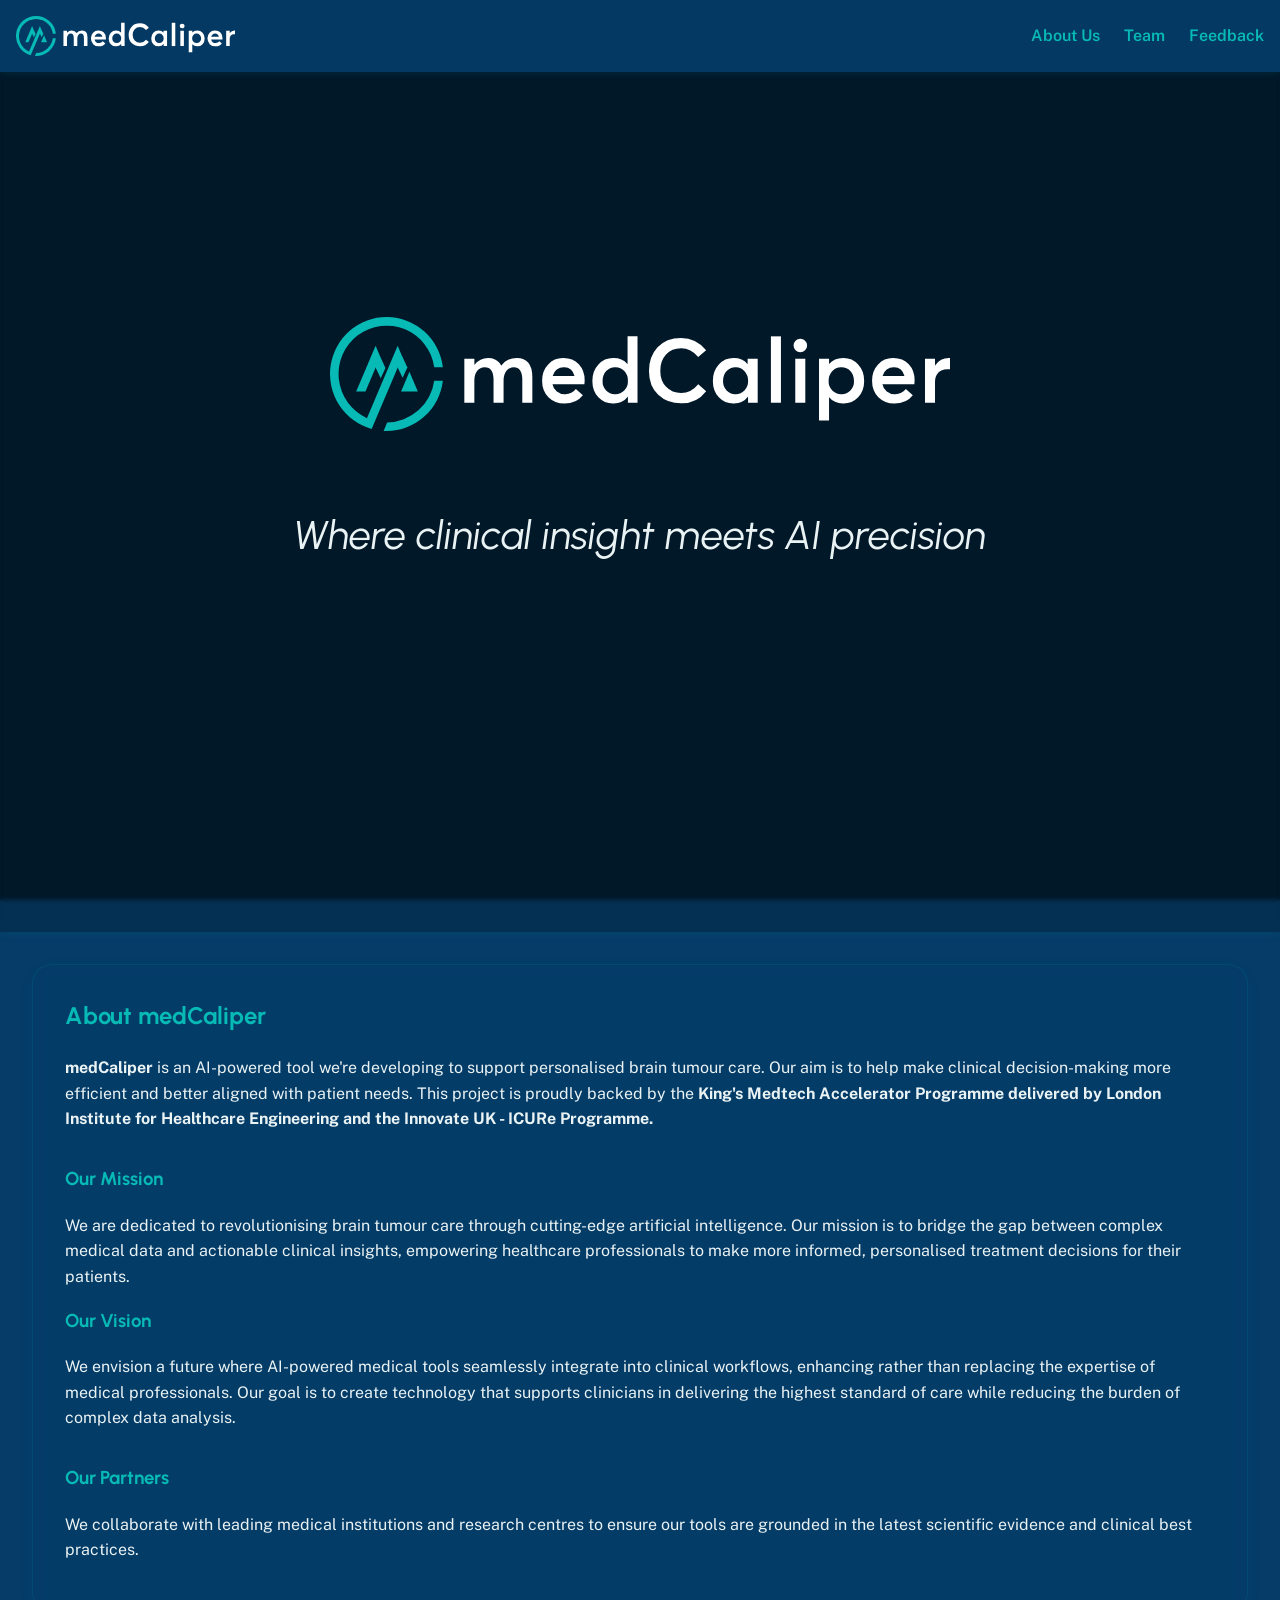
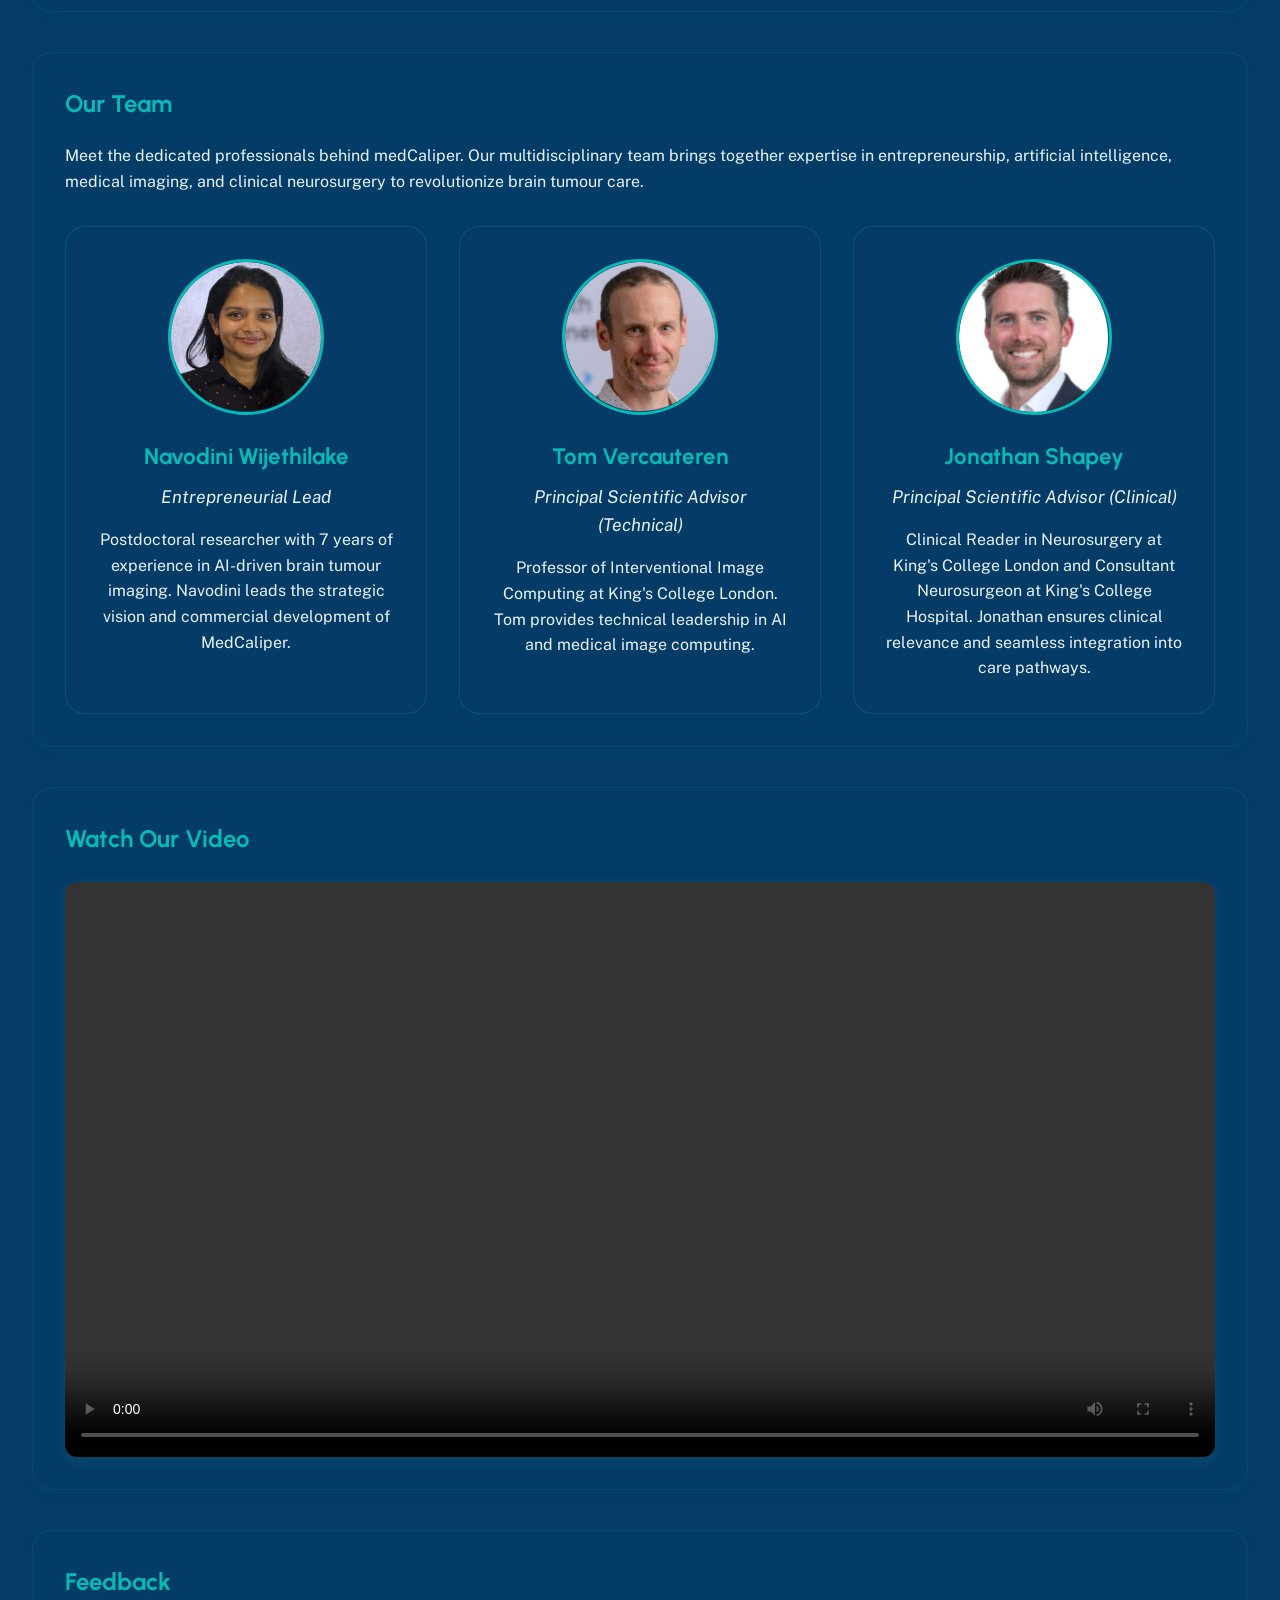
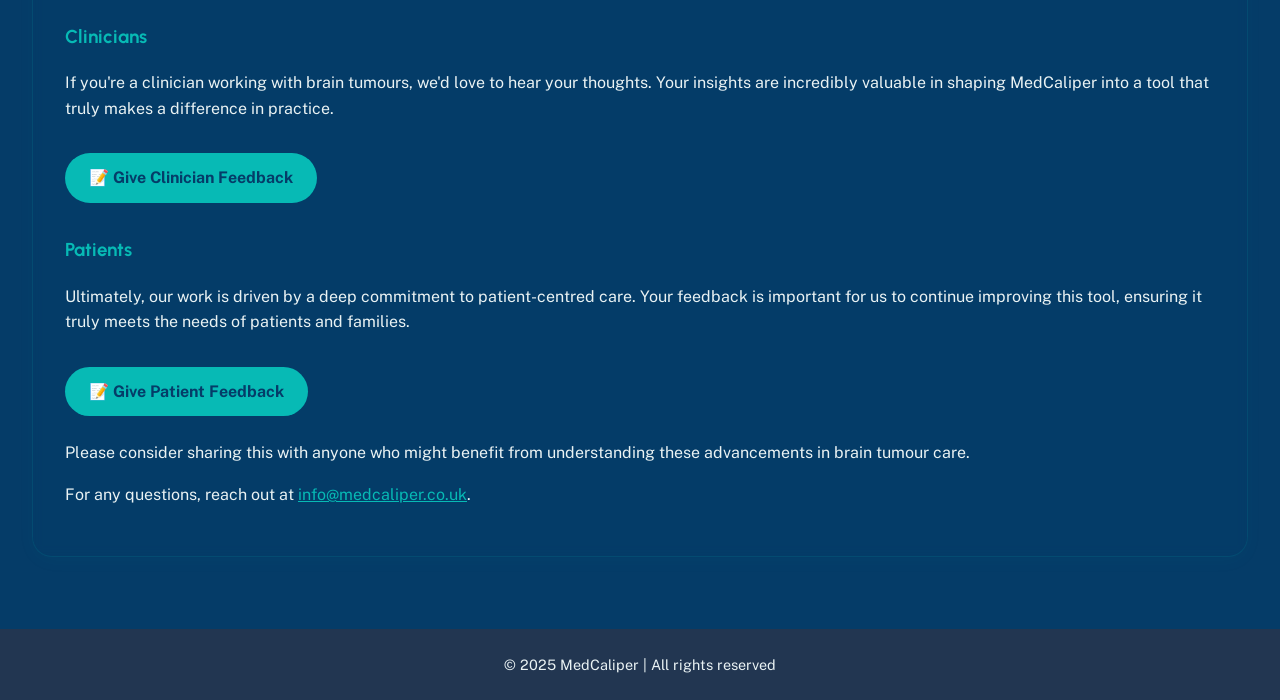
==== index.html @ 57dc0825 "updated logo and colors" ====
<!DOCTYPE html>
<html lang="en">
<head>
  <meta charset="UTF-8" />
  <meta name="viewport" content="width=device-width, initial-scale=1.0" />
  <title>medCaliper</title>
  
  <!-- Favicon -->
  <link rel="icon" href="icon.svg" type="image/svg+xml">
  <!-- Safari pinned tab (monochrome SVG) -->
  <link rel="mask-icon" href="icon.svg" color="#07bab5">
  
  <!-- Load Urbanist and Public Sans fonts -->
  <link href="https://fonts.googleapis.com/css2?family=Urbanist:wght@300;400;500;700&family=Public+Sans:wght@300;400;500;700&display=swap" rel="stylesheet">
  <style>
    html {
      scroll-behavior: smooth;
    }

    body {
      margin: 0;
      font-family: 'Public Sans', sans-serif;
      background-color: #053c68;
      background-image: url('neuroradiology-bg.jpeg');
      background-size: cover;
      background-position: center;
      background-attachment: fixed;
      background-repeat: no-repeat;
      color: #eaf3f4;
      line-height: 1.6;
      overflow-x: hidden;
      position: relative;
    }

    body::before {
      content: '';
      position: fixed;
      top: 0;
      left: 0;
      width: 100%;
      height: 100%;
      background-color: rgba(0, 0, 0, 0.5);
      z-index: -1;
      pointer-events: none;
    }

    header {
      height: 100vh;
      background-color: rgba(0, 0, 0, 0.2);
      color: #eaf3f4;
      display: flex;
      flex-direction: column;
      justify-content: center;
      align-items: center;
      padding: 1rem;
      text-align: center;
      box-shadow: 0 2px 10px rgba(7, 186, 181, 0.08);
      backdrop-filter: blur(2px);
      position: relative;
    }

    .logo {
      max-width: 620px;
      width: 100%;
      height: auto;
      margin-bottom: 2rem;
      transition: all 0.6s ease;
    }

    .logo.moving {
      position: fixed;
      top: 1rem;
      left: 1rem;
      width: 120px;
      max-width: 120px;
      z-index: 1001;
      margin-bottom: 0;
    }

    header p {
      font-family: 'Urbanist', sans-serif;
      font-style: italic;
      color: #eaf3f4;
      font-size: 2.5rem;
      max-width: 90%;
      margin-bottom: 3rem;
      opacity: 0;
      transform: translateY(30px);
      animation: fadeInUp 1.2s ease-out 1.5s forwards;
    }

    @keyframes fadeInUp {
      from {
        opacity: 0;
        transform: translateY(30px);
      }
      to {
        opacity: 1;
        transform: translateY(0);
      }
    }

    .scroll-indicator {
      position: absolute;
      bottom: 2rem;
      left: 50%;
      transform: translateX(-50%);
      color: #07bab5;
      font-size: 1.2rem;
      animation: bounce 2s infinite;
      cursor: pointer;
    }

    @keyframes bounce {
      0%, 20%, 50%, 80%, 100% {
        transform: translateX(-50%) translateY(0);
      }
      40% {
        transform: translateX(-50%) translateY(-10px);
      }
      60% {
        transform: translateX(-50%) translateY(-5px);
      }
    }

    nav {
      position: fixed;
      top: 0;
      left: 0;
      right: 0;
      background-color: rgba(5, 60, 104, 0.95);
      padding: 1rem;
      display: flex;
      justify-content: space-between;
      align-items: center;
      box-shadow: 0 2px 6px rgba(7, 186, 181, 0.1);
      backdrop-filter: blur(10px);
      z-index: 1000;
    }

    .nav-logo {
      height: 40px;
      width: auto;
      opacity: 0;
      transition: opacity 0.6s ease 0.3s;
      cursor: pointer;
    }

    .nav-logo.visible {
      opacity: 1;
    }

    .nav-links {
      display: flex;
      gap: 1.5rem;
    }

    nav a {
      color: #07bab5;
      text-decoration: none;
      font-weight: 600;
      transition: color 0.3s ease;
    }

    nav a:hover {
      color: #eaf3f4;
    }

    main {
      padding: 3rem 2rem;
      max-width: 1200px;
      margin: auto;
    }

    .section {
      background-color: rgba(5, 60, 104, 0.5);
      border: 1px solid rgba(7, 186, 181, 0.12);
      padding: 2rem;
      border-radius: 20px;
      margin-bottom: 2.5rem;
      box-shadow: 0 4px 20px rgba(7, 186, 181, 0.03);
      transition: transform 0.3s ease, box-shadow 0.3s ease;
      backdrop-filter: blur(5px);
    }

    .section.wide {
      max-width: 1200px;
      margin-left: auto;
      margin-right: auto;
      padding: 2rem 3rem;
    }

    .section:hover {
      transform: translateY(-5px);
      box-shadow: 0 8px 25px rgba(7, 186, 181, 0.07);
    }

    h2, h3 {
      font-family: 'Urbanist', sans-serif;
      color: #07bab5;
      margin-top: 0;
    }

    a {
      color: #07bab5;
      text-decoration: underline;
    }

    .video-container {
      position: relative;
      width: 100%;
      max-width: 100%;
      overflow: hidden;
      border-radius: 12px;
      box-shadow: 0 4px 15px rgba(7, 186, 181, 0.15);
      margin-top: 1.5rem;
    }

    .video-container video {
      width: 100%;
      height: auto;
      border: none;
      border-radius: 12px;
      display: block;
    }

    .feedback-link {
      display: inline-block;
      margin-top: 1rem;
      padding: 0.75rem 1.5rem;
      background: #07bab5;
      color: #053c68;
      border-radius: 30px;
      font-weight: bold;
      text-decoration: none;
      transition: background 0.3s ease, transform 0.2s ease;
    }

    .feedback-link:hover {
      background: #eaf3f4;
      transform: scale(1.05);
    }

    footer {
      font-size: 0.9rem;
      padding: 1.5rem 1rem;
      text-align: center;
      background-color: rgba(36, 54, 81, 0.95);
      color: #eaf3f4;
      backdrop-filter: blur(2px);
    }

    .team-grid {
      display: grid;
      grid-template-columns: repeat(3, 1fr);
      gap: 3rem;
      margin-top: 2rem;
    }

    .team-member {
      background-color: rgba(5, 60, 104, 0.3);
      padding: 1.5rem;
      border-radius: 15px;
      border: 1px solid rgba(7, 186, 181, 0.2);
    }

    .team-member h4 {
      font-family: 'Urbanist', sans-serif;
      color: #07bab5;
      margin-top: 0;
      font-size: 1.2rem;
    }

    .team-member .role {
      color: #eaf3f4;
      font-style: italic;
      margin-bottom: 1rem;
    }

    .team-card {
      background-color: rgba(5, 60, 104, 0.4);
      padding: 2rem;
      border-radius: 20px;
      border: 1px solid rgba(7, 186, 181, 0.2);
      text-align: center;
      transition: transform 0.3s ease, box-shadow 0.3s ease;
    }

    .team-card:hover {
      transform: translateY(-5px);
      box-shadow: 0 8px 25px rgba(7, 186, 181, 0.15);
    }

    .team-photo {
      width: 150px;
      height: 150px;
      border-radius: 50%;
      object-fit: cover;
      margin: 0 auto 1.5rem;
      border: 3px solid #07bab5;
      display: block;
    }

    .team-card h4 {
      font-family: 'Urbanist', sans-serif;
      color: #07bab5;
      margin: 0 0 0.5rem 0;
      font-size: 1.4rem;
    }

    .team-title {
      color: #eaf3f4;
      font-style: italic;
      margin-bottom: 1rem;
      font-size: 1.1rem;
    }

    .team-description {
      color: #eaf3f4;
      line-height: 1.6;
      text-align: center;
    }

    @media (max-width: 1300px) {
      main {
        max-width: 95%;
        padding: 2rem;
      }

      .section.wide {
        max-width: 95%;
        padding: 2rem;
      }

      .team-grid {
        gap: 2rem;
      }
    }

    @media (max-width: 900px) {
      main {
        max-width: 900px;
        padding: 2rem;
      }

      .team-grid {
        grid-template-columns: 1fr;
        gap: 1.5rem;
      }

      .section.wide {
        max-width: 900px;
        padding: 2rem;
      }
    }

    @media (max-width: 600px) {
      nav {
        flex-direction: column;
        gap: 1rem;
        padding: 1rem 0.5rem;
      }

      .nav-logo {
        height: 30px;
      }

      .nav-links {
        gap: 1rem;
      }

      .feedback-link {
        width: 100%;
        text-align: center;
      }

      .logo {
        max-width: 300px;
      }

      .logo.moving {
        width: 80px;
        max-width: 80px;
        top: 0.5rem;
        left: 0.5rem;
      }

      header p {
        font-size: 1.8rem;
        transform: translateY(20px);
        animation: fadeInUp 1s ease-out 1.2s forwards;
      }

      .scroll-indicator {
        font-size: 1rem;
      }

      .team-photo {
        width: 120px;
        height: 120px;
      }

      .team-card h4 {
        font-size: 1.2rem;
      }

      .team-title {
        font-size: 1rem;
      }
    }
  </style>
</head>
<body>

  <nav>
    <img src="logo.svg" alt="MedCaliper Logo" class="nav-logo" id="navLogo" style="cursor: pointer;">
    <div class="nav-links">
      <a href="#about">About Us</a>
      <a href="#team">Team</a>
      <a href="#feedback">Feedback</a>
    </div>
  </nav>

  <header>
    <img src="logo.svg" alt="MedCaliper Logo" class="logo" id="mainLogo">
    <p>Where clinical insight meets AI precision</p>
  </header>

  <main>
    <div class="section" id="about">
      <h2>About medCaliper</h2>
      <p>
        <strong>medCaliper</strong> is an AI-powered tool we're developing to support personalised brain tumour care.
        Our aim is to help make clinical decision-making more efficient and better aligned with patient needs.
        This project is proudly backed by the <strong>King's Medtech Accelerator Programme delivered by London Institute for Healthcare Engineering and the Innovate UK - ICURe Programme.</strong>
      </p>

      <h3 style="margin-top: 2rem;">Our Mission</h3>
      <p>
        We are dedicated to revolutionising brain tumour care through cutting-edge artificial intelligence. 
        Our mission is to bridge the gap between complex medical data and actionable clinical insights, empowering healthcare professionals 
        to make more informed, personalised treatment decisions for their patients.
      </p>

      <h3>Our Vision</h3>
      <p>
        We envision a future where AI-powered medical tools seamlessly integrate into clinical workflows, enhancing rather than 
        replacing the expertise of medical professionals. Our goal is to create technology that supports clinicians in delivering 
        the highest standard of care while reducing the burden of complex data analysis.
      </p>

      <!-- <h3>Our Team</h3>
      <p>
        Our multidisciplinary team combines expertise in artificial intelligence, medical imaging, clinical practice, and healthcare innovation. 
        Together, we bring decades of experience in developing practical solutions for real-world medical challenges.
      </p> -->
      
      <!-- <div class="team-grid">
        <div class="team-member">
          <h4>Clinical Team</h4>
          <div class="role">Medical Experts</div>
          <p>Our clinical advisors bring deep expertise in neurosurgery, oncology, and radiology, ensuring our tools meet real clinical needs.</p>
        </div>
        
        <div class="team-member">
          <h4>AI & Technology Team</h4>
          <div class="role">Technical Experts</div>
          <p>Our technologists specialise in machine learning, medical imaging analysis, and healthcare software development.</p>
        </div>
        
        <div class="team-member">
          <h4>Research Team</h4>
          <div class="role">Scientific Experts</div>
          <p>Our researchers focus on translating cutting-edge scientific discoveries into practical clinical applications.</p>
        </div>
      </div> -->

      <h3 style="margin-top: 2rem;">Our Partners</h3>
      <p>
        We collaborate with leading medical institutions and research centres to ensure our tools are grounded in the 
        latest scientific evidence and clinical best practices.
      </p>
    </div>

    <div class="section wide" id="team">
      <h2>Our Team</h2>
      <p>
        Meet the dedicated professionals behind medCaliper. Our multidisciplinary team brings together expertise in 
        entrepreneurship, artificial intelligence, medical imaging, and clinical neurosurgery to revolutionize brain tumour care.
      </p>
      
      <div class="team-grid">
        <div class="team-card">
          <img src="NW-photo.png" alt="Navodini Wijethilake" class="team-photo">
          <h4>Navodini Wijethilake</h4>
          <div class="team-title">Entrepreneurial Lead</div>
          <div class="team-description">
            Postdoctoral researcher with 7 years of experience in AI-driven brain tumour imaging. Navodini leads the strategic vision and commercial development of MedCaliper.
          </div>
        </div>

        <div class="team-card">
          <img src="TV-photo.png" alt="Tom Vercauteren" class="team-photo">
          <h4>Tom Vercauteren</h4>
          <div class="team-title">Principal Scientific Advisor (Technical)</div>
          <div class="team-description">
            Professor of Interventional Image Computing at King's College London. Tom provides technical leadership in AI and medical image computing.
          </div>
        </div>

        <div class="team-card">
          <img src="JS-photo.png" alt="Jonathan Shapey" class="team-photo">
          <h4>Jonathan Shapey</h4>
          <div class="team-title">Principal Scientific Advisor (Clinical)</div>
          <div class="team-description">
            Clinical Reader in Neurosurgery at King's College London and Consultant Neurosurgeon at King's College Hospital. Jonathan ensures clinical relevance and seamless integration into care pathways.
          </div>
        </div>
      </div>
    </div>

    <div class="section">
      <h2>Watch Our Video</h2>
      <div class="video-container">
        <video controls>
          <source src="MedCaliper Explainer Video 050625.mp4" type="video/mp4">
          Your browser does not support the video tag.
        </video>
      </div>
    </div>

    <div class="section" id="feedback">
      <h2>Feedback</h2>

      <h3>Clinicians</h3>
      <p>
        If you're a clinician working with brain tumours, we'd love to hear your thoughts.
        Your insights are incredibly valuable in shaping MedCaliper into a tool that truly makes a difference in practice.
      </p>
      <a href="https://research.typeform.com/to/GzGrkyqS" class="feedback-link" target="_blank">
        📝 Give Clinician Feedback
      </a>

      <h3 style="margin-top:2rem;">Patients</h3>
      <p>
        Ultimately, our work is driven by a deep commitment to patient-centred care.
        Your feedback is important for us to continue improving this tool, ensuring it truly meets the needs of patients and families.
      </p>
      <a href="https://research.typeform.com/to/S9jVlFra" class="feedback-link" target="_blank">
        📝 Give Patient Feedback
      </a>

      <p style="margin-top: 1.5rem;">
        Please consider sharing this with anyone who might benefit from understanding these advancements in brain tumour care.
      </p>

      <p>
        For any questions, reach out at <a href="mailto:info@medcaliper.co.uk">info@medcaliper.co.uk</a>.
      </p>
    </div>
  </main>

  <footer>
    &copy; 2025 MedCaliper | All rights reserved
  </footer>

  <script>
    window.addEventListener('scroll', function() {
      const navLogo = document.getElementById('navLogo');
      const mainLogo = document.getElementById('mainLogo');
      const scrollPosition = window.scrollY;
      const viewportHeight = window.innerHeight;
      const triggerPoint = viewportHeight * 0.5;
      const completePoint = viewportHeight * 0.8;
      
      if (scrollPosition > triggerPoint) {
        mainLogo.classList.add('moving');
        
        // Show nav logo only after animation completes
        if (scrollPosition > completePoint) {
          navLogo.classList.add('visible');
          mainLogo.style.opacity = '0';
        } else {
          navLogo.classList.remove('visible');
          mainLogo.style.opacity = '1';
        }
      } else {
        mainLogo.classList.remove('moving');
        navLogo.classList.remove('visible');
        mainLogo.style.opacity = '1';
      }
    });

    // Add smooth scroll with offset for navigation links
    document.querySelectorAll('nav a[href^="#"]').forEach(anchor => {
      anchor.addEventListener('click', function (e) {
        e.preventDefault();
        const target = document.querySelector(this.getAttribute('href'));
        if (target) {
          const offsetTop = target.offsetTop - 100; // Adjust this value to control spacing above title
          window.scrollTo({
            top: offsetTop,
            behavior: 'smooth'
          });
        }
      });
    });

    // Add click functionality to nav logo to scroll to top
    document.getElementById('navLogo').addEventListener('click', function() {
      window.scrollTo({
        top: 0,
        behavior: 'smooth'
      });
    });
  </script>

</body>
</html>
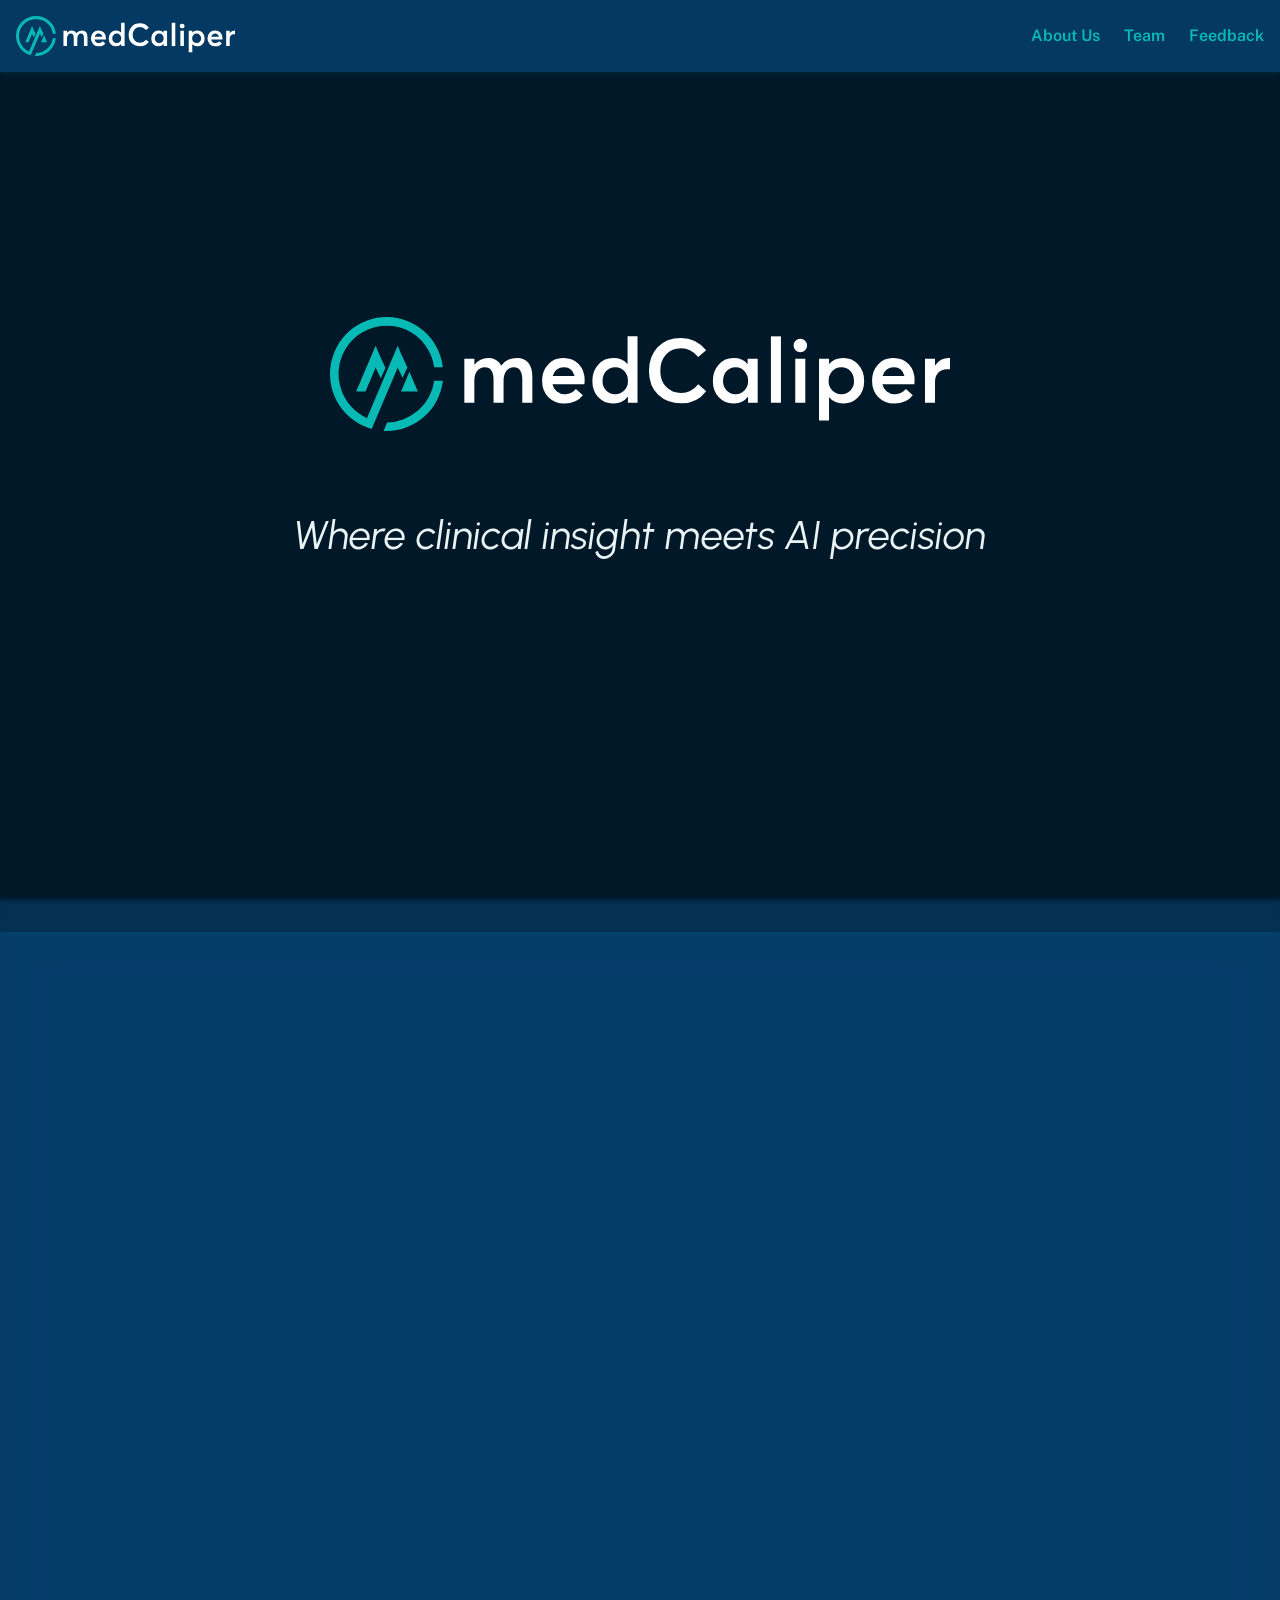
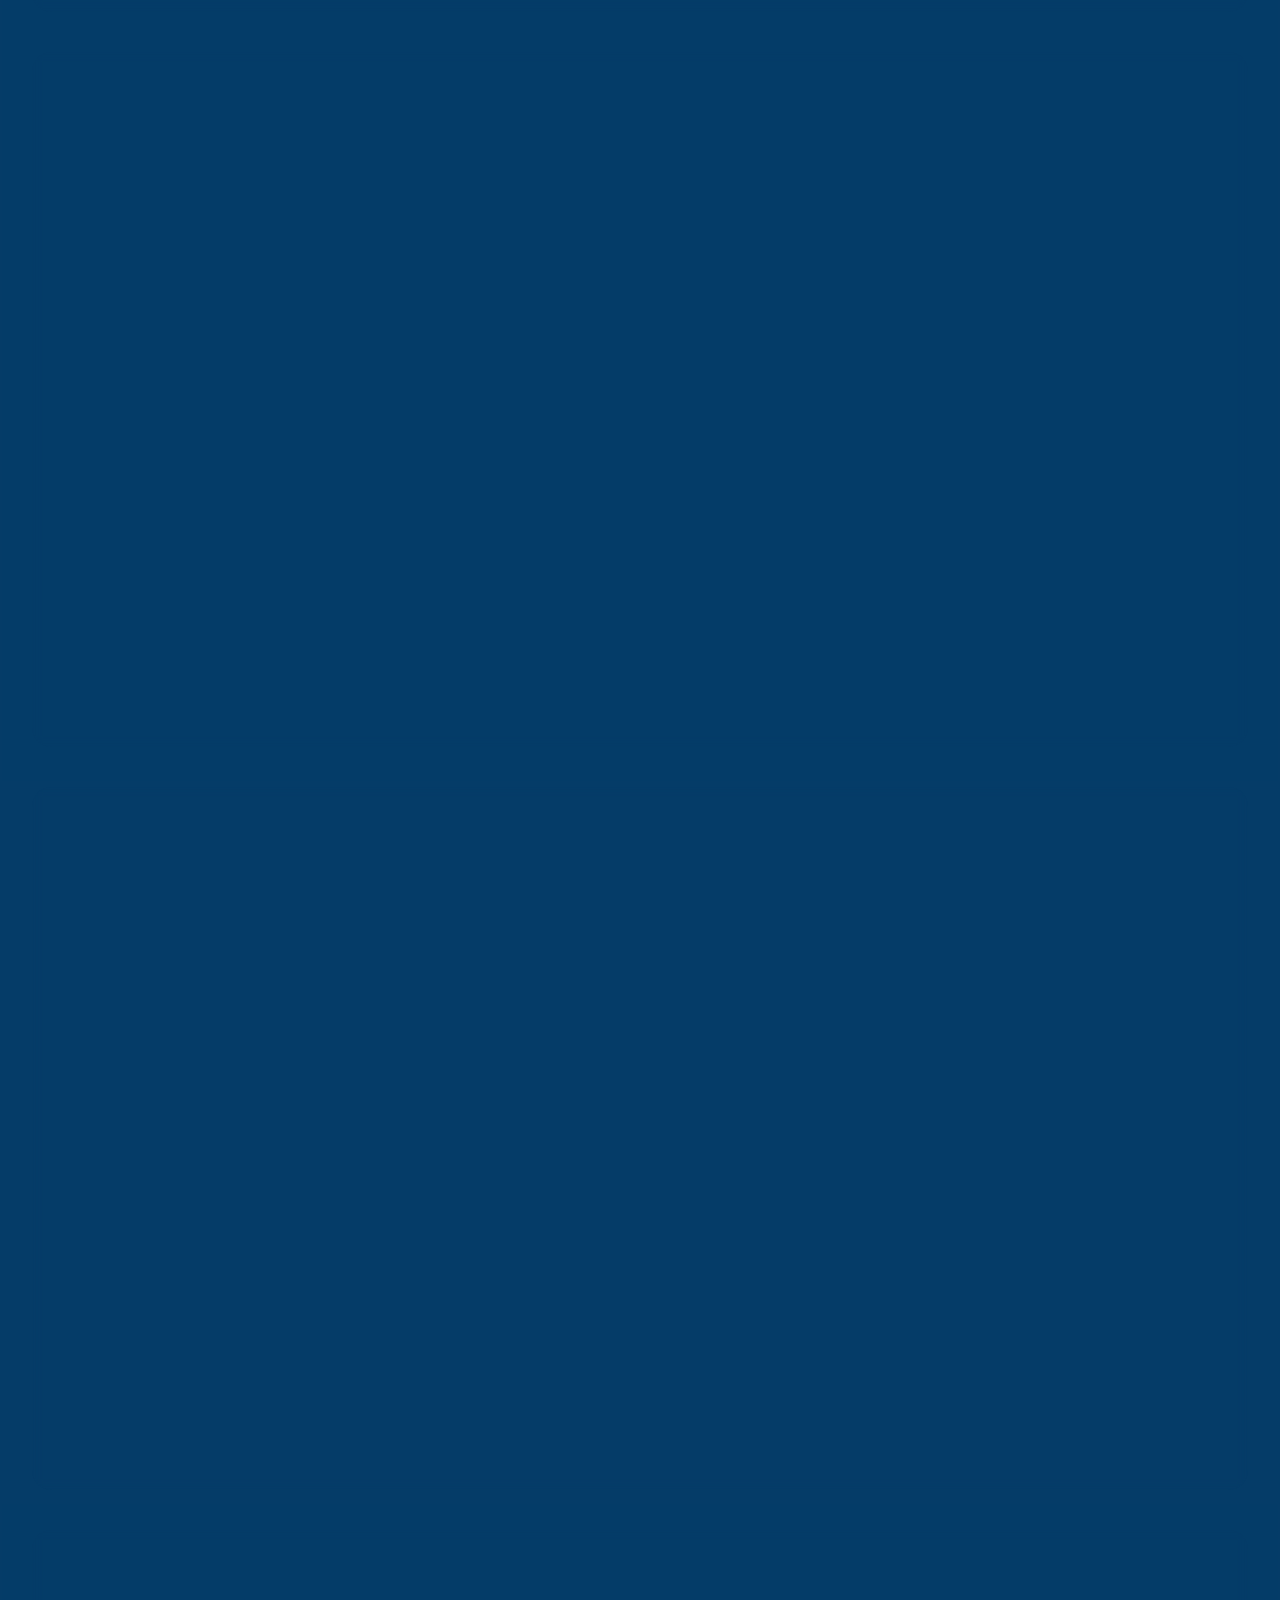
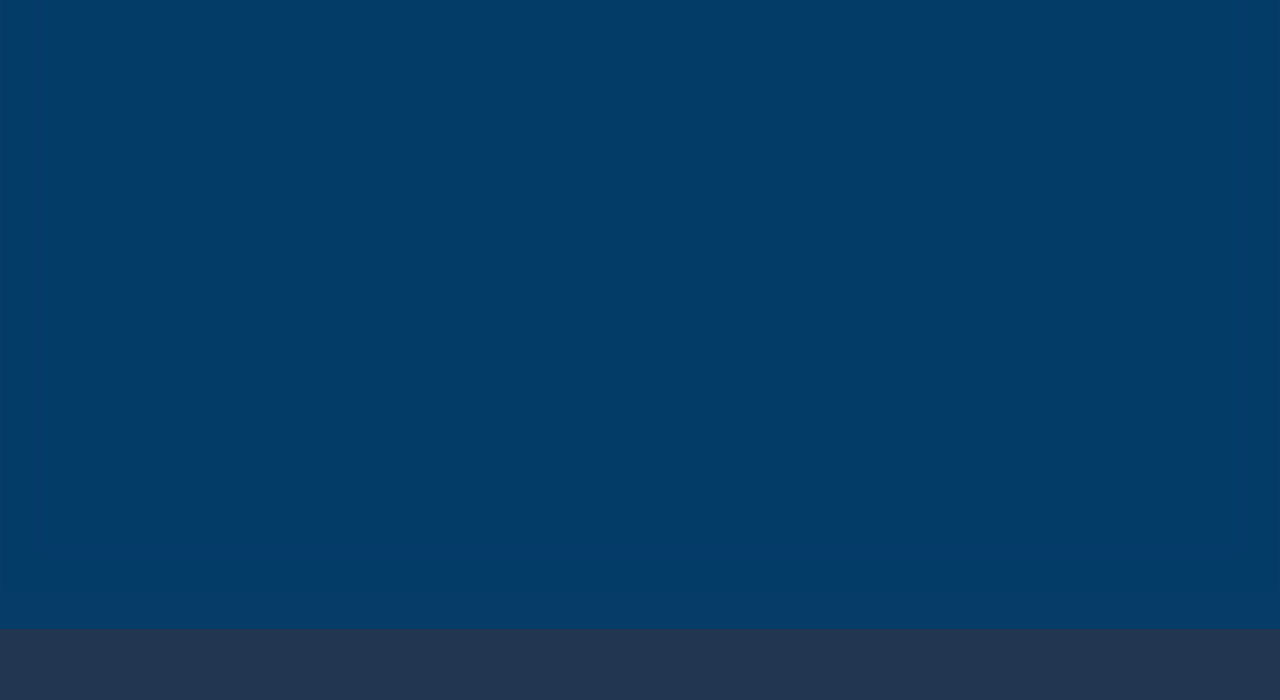
==== commit c9917b77: "improved version" ====
--- a/index.html
+++ b/index.html
@@ -6,9 +6,11 @@
   <title>medCaliper</title>
   
   <!-- Favicon -->
-  <link rel="icon" href="icon.svg" type="image/svg+xml">
-  <!-- Safari pinned tab (monochrome SVG) -->
-  <link rel="mask-icon" href="icon.svg" color="#07bab5">
+  <link rel="apple-touch-icon" sizes="180x180" href="./apple-touch-icon.png">
+  <link rel="icon" type="image/png" sizes="32x32" href="./favicon-32x32.png">
+  <link rel="icon" type="image/png" sizes="16x16" href="./favicon-16x16.png">
+  <link rel="manifest" href="./site.webmanifest">
+  <link rel="shortcut icon" href="./favicon.ico">
   
   <!-- Load Urbanist and Public Sans fonts -->
   <link href="https://fonts.googleapis.com/css2?family=Urbanist:wght@300;400;500;700&family=Public+Sans:wght@300;400;500;700&display=swap" rel="stylesheet">
@@ -321,6 +323,35 @@
       text-align: center;
     }
 
+    /* Improved mobile navigation with hamburger menu */
+    .hamburger {
+      display: none;
+      flex-direction: column;
+      cursor: pointer;
+      gap: 5px;
+      padding: 10px;
+    }
+
+    .hamburger span {
+      width: 25px;
+      height: 3px;
+      background-color: #07bab5;
+      border-radius: 3px;
+      transition: all 0.3s ease;
+    }
+
+    .hamburger.active span:nth-child(1) {
+      transform: rotate(45deg) translate(5px, 5px);
+    }
+
+    .hamburger.active span:nth-child(2) {
+      opacity: 0;
+    }
+
+    .hamburger.active span:nth-child(3) {
+      transform: rotate(-45deg) translate(7px, -6px);
+    }
+
     @media (max-width: 1300px) {
       main {
         max-width: 95%;
@@ -356,56 +387,180 @@
 
     @media (max-width: 600px) {
       nav {
+        flex-direction: row;
+        justify-content: space-between;
+        padding: 0.75rem 1rem;
+        gap: 0;
+      }
+
+      .hamburger {
+        display: flex;
+      }
+
+      .nav-logo {
+        height: 35px;
+        position: static;
+      }
+
+      .nav-links {
+        position: absolute;
+        top: 100%;
+        left: 0;
+        right: 0;
+        background-color: rgba(5, 60, 104, 0.98);
         flex-direction: column;
+        padding: 1rem;
         gap: 1rem;
+        transform: translateY(-100%);
+        opacity: 0;
+        pointer-events: none;
+        transition: all 0.3s ease;
+        text-align: center;
+      }
+
+      .nav-links.active {
+        transform: translateY(0);
+        opacity: 1;
+        pointer-events: auto;
+      }
+
+      .nav-links a {
+        padding: 0.75rem 1rem;
+        font-size: 1.1rem;
+        display: block;
+      }
+
+      header {
         padding: 1rem 0.5rem;
       }
 
-      .nav-logo {
-        height: 30px;
-      }
-
-      .nav-links {
-        gap: 1rem;
+      header p {
+        font-size: 1.5rem;
+        padding: 0 1rem;
+        margin-bottom: 2rem;
+      }
+
+      .logo {
+        max-width: 280px;
+        margin-bottom: 1.5rem;
+      }
+
+      .logo.moving {
+        width: 100px;
+        max-width: 100px;
+        top: 0.75rem;
+        left: 0.75rem;
+      }
+
+      main {
+        padding: 1.5rem 1rem;
+      }
+
+      .section {
+        padding: 1.5rem;
+        border-radius: 15px;
+        margin-bottom: 1.5rem;
+      }
+
+      .section.wide {
+        padding: 1.5rem;
+      }
+
+      h2 {
+        font-size: 1.5rem;
+      }
+
+      h3 {
+        font-size: 1.2rem;
+      }
+
+      p {
+        font-size: 0.95rem;
+      }
+
+      .team-grid {
+        grid-template-columns: 1fr;
+        gap: 1.5rem;
+      }
+
+      .team-card {
+        padding: 1.5rem;
+      }
+
+      .team-photo {
+        width: 100px;
+        height: 100px;
+      }
+
+      .team-card h4 {
+        font-size: 1.1rem;
+      }
+
+      .team-title {
+        font-size: 0.9rem;
+      }
+
+      .team-description {
+        font-size: 0.9rem;
       }
 
       .feedback-link {
         width: 100%;
         text-align: center;
-      }
-
+        padding: 1rem 1.5rem;
+        font-size: 1rem;
+      }
+
+      .video-container {
+        border-radius: 10px;
+      }
+
+      footer {
+        padding: 1rem;
+        font-size: 0.8rem;
+      }
+
+      .scroll-indicator {
+        font-size: 0.9rem;
+        bottom: 1.5rem;
+      }
+    }
+
+    /* Extra small screens */
+    @media (max-width: 380px) {
       .logo {
-        max-width: 300px;
-      }
-
-      .logo.moving {
+        max-width: 220px;
+      }
+
+      header p {
+        font-size: 1.3rem;
+      }
+
+      .section {
+        padding: 1rem;
+      }
+
+      .team-photo {
         width: 80px;
-        max-width: 80px;
-        top: 0.5rem;
-        left: 0.5rem;
+        height: 80px;
+      }
+    }
+
+    /* Tablet improvements */
+    @media (min-width: 601px) and (max-width: 900px) {
+      .team-grid {
+        grid-template-columns: repeat(2, 1fr);
+        gap: 1.5rem;
+      }
+
+      .team-card:last-child {
+        grid-column: span 2;
+        max-width: 50%;
+        margin: 0 auto;
       }
 
       header p {
-        font-size: 1.8rem;
-        transform: translateY(20px);
-        animation: fadeInUp 1s ease-out 1.2s forwards;
-      }
-
-      .scroll-indicator {
-        font-size: 1rem;
-      }
-
-      .team-photo {
-        width: 120px;
-        height: 120px;
-      }
-
-      .team-card h4 {
-        font-size: 1.2rem;
-      }
-
-      .team-title {
-        font-size: 1rem;
+        font-size: 2rem;
       }
     }
   </style>
@@ -414,7 +569,12 @@
 
   <nav>
     <img src="logo.svg" alt="MedCaliper Logo" class="nav-logo" id="navLogo" style="cursor: pointer;">
-    <div class="nav-links">
+    <div class="hamburger" id="hamburger">
+      <span></span>
+      <span></span>
+      <span></span>
+    </div>
+    <div class="nav-links" id="navLinks">
       <a href="#about">About Us</a>
       <a href="#team">Team</a>
       <a href="#feedback">Feedback</a>
@@ -613,6 +773,31 @@
         behavior: 'smooth'
       });
     });
+
+    // Mobile hamburger menu toggle
+    const hamburger = document.getElementById('hamburger');
+    const navLinks = document.getElementById('navLinks');
+
+    hamburger.addEventListener('click', function() {
+      hamburger.classList.toggle('active');
+      navLinks.classList.toggle('active');
+    });
+
+    // Close mobile menu when a link is clicked
+    document.querySelectorAll('.nav-links a').forEach(link => {
+      link.addEventListener('click', function() {
+        hamburger.classList.remove('active');
+        navLinks.classList.remove('active');
+      });
+    });
+
+    // Close mobile menu when clicking outside
+    document.addEventListener('click', function(e) {
+      if (!hamburger.contains(e.target) && !navLinks.contains(e.target)) {
+        hamburger.classList.remove('active');
+        navLinks.classList.remove('active');
+      }
+    });
   </script>
 
 </body>
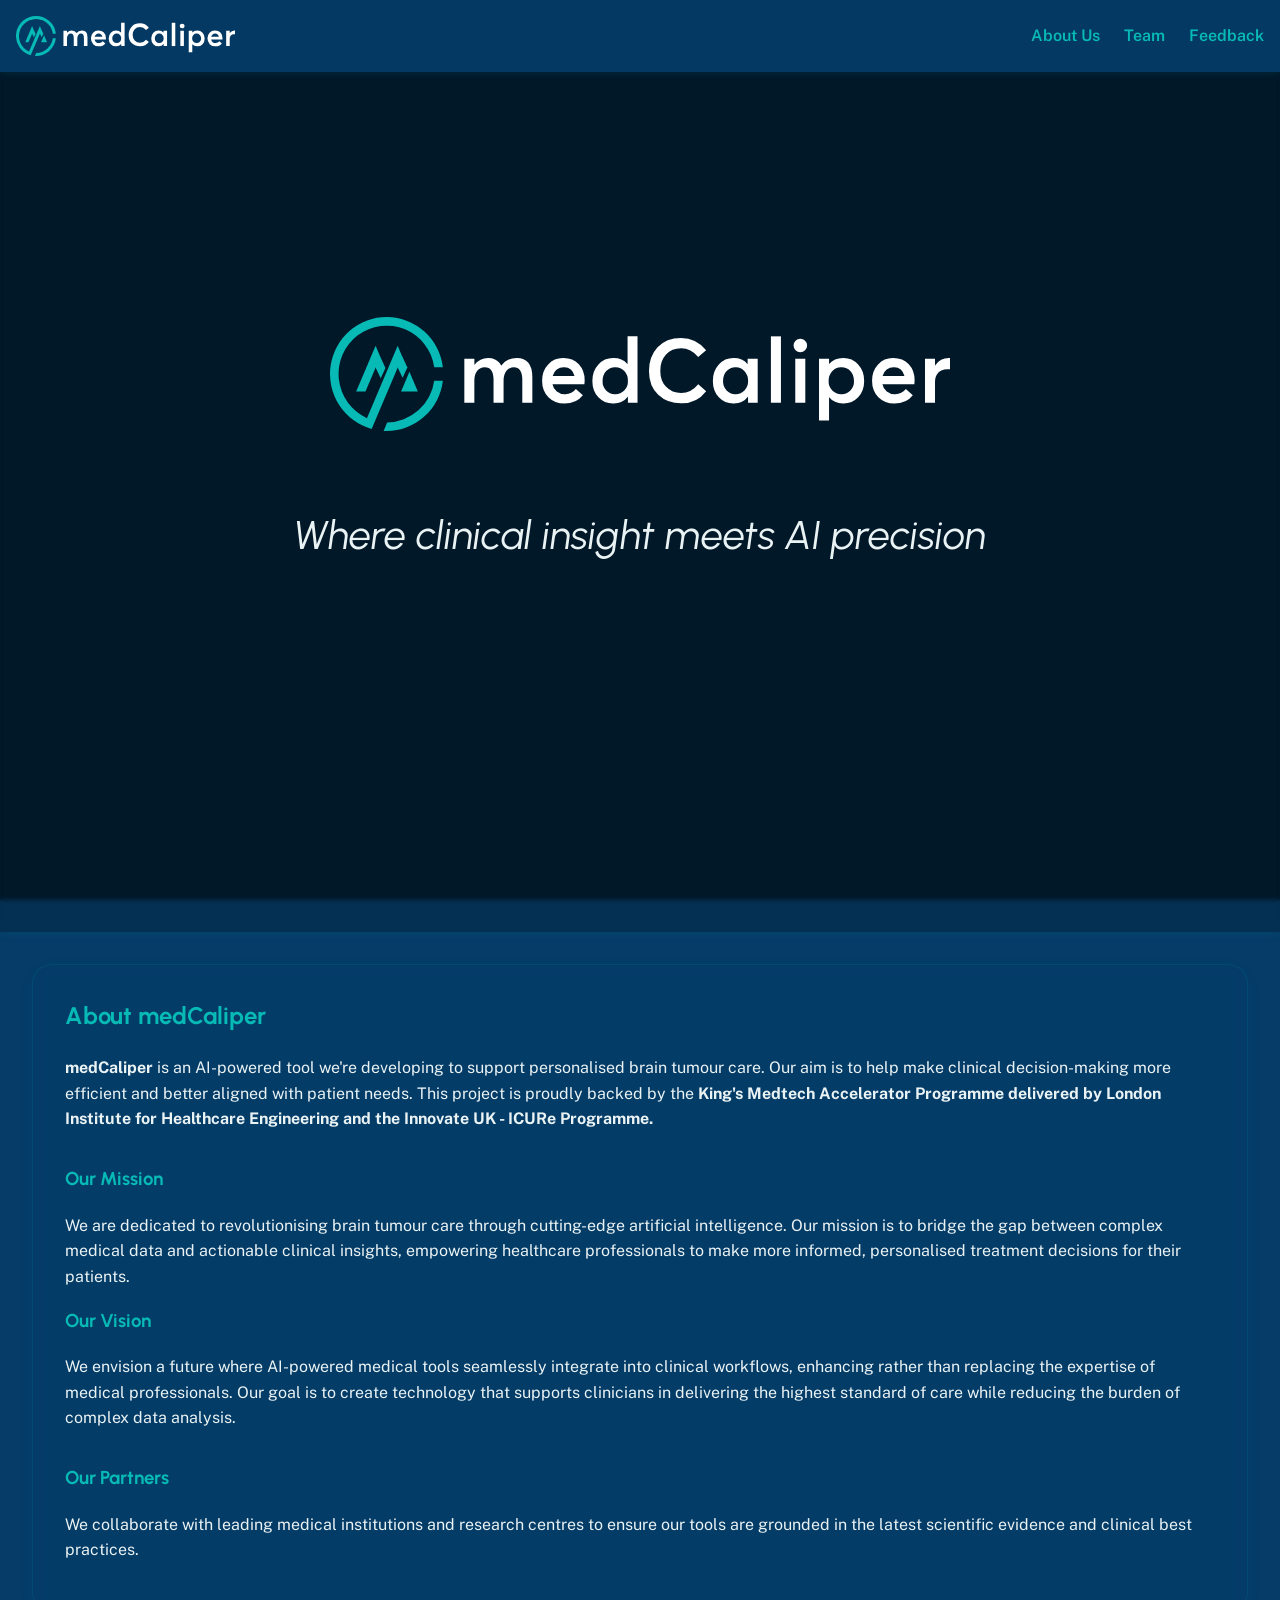
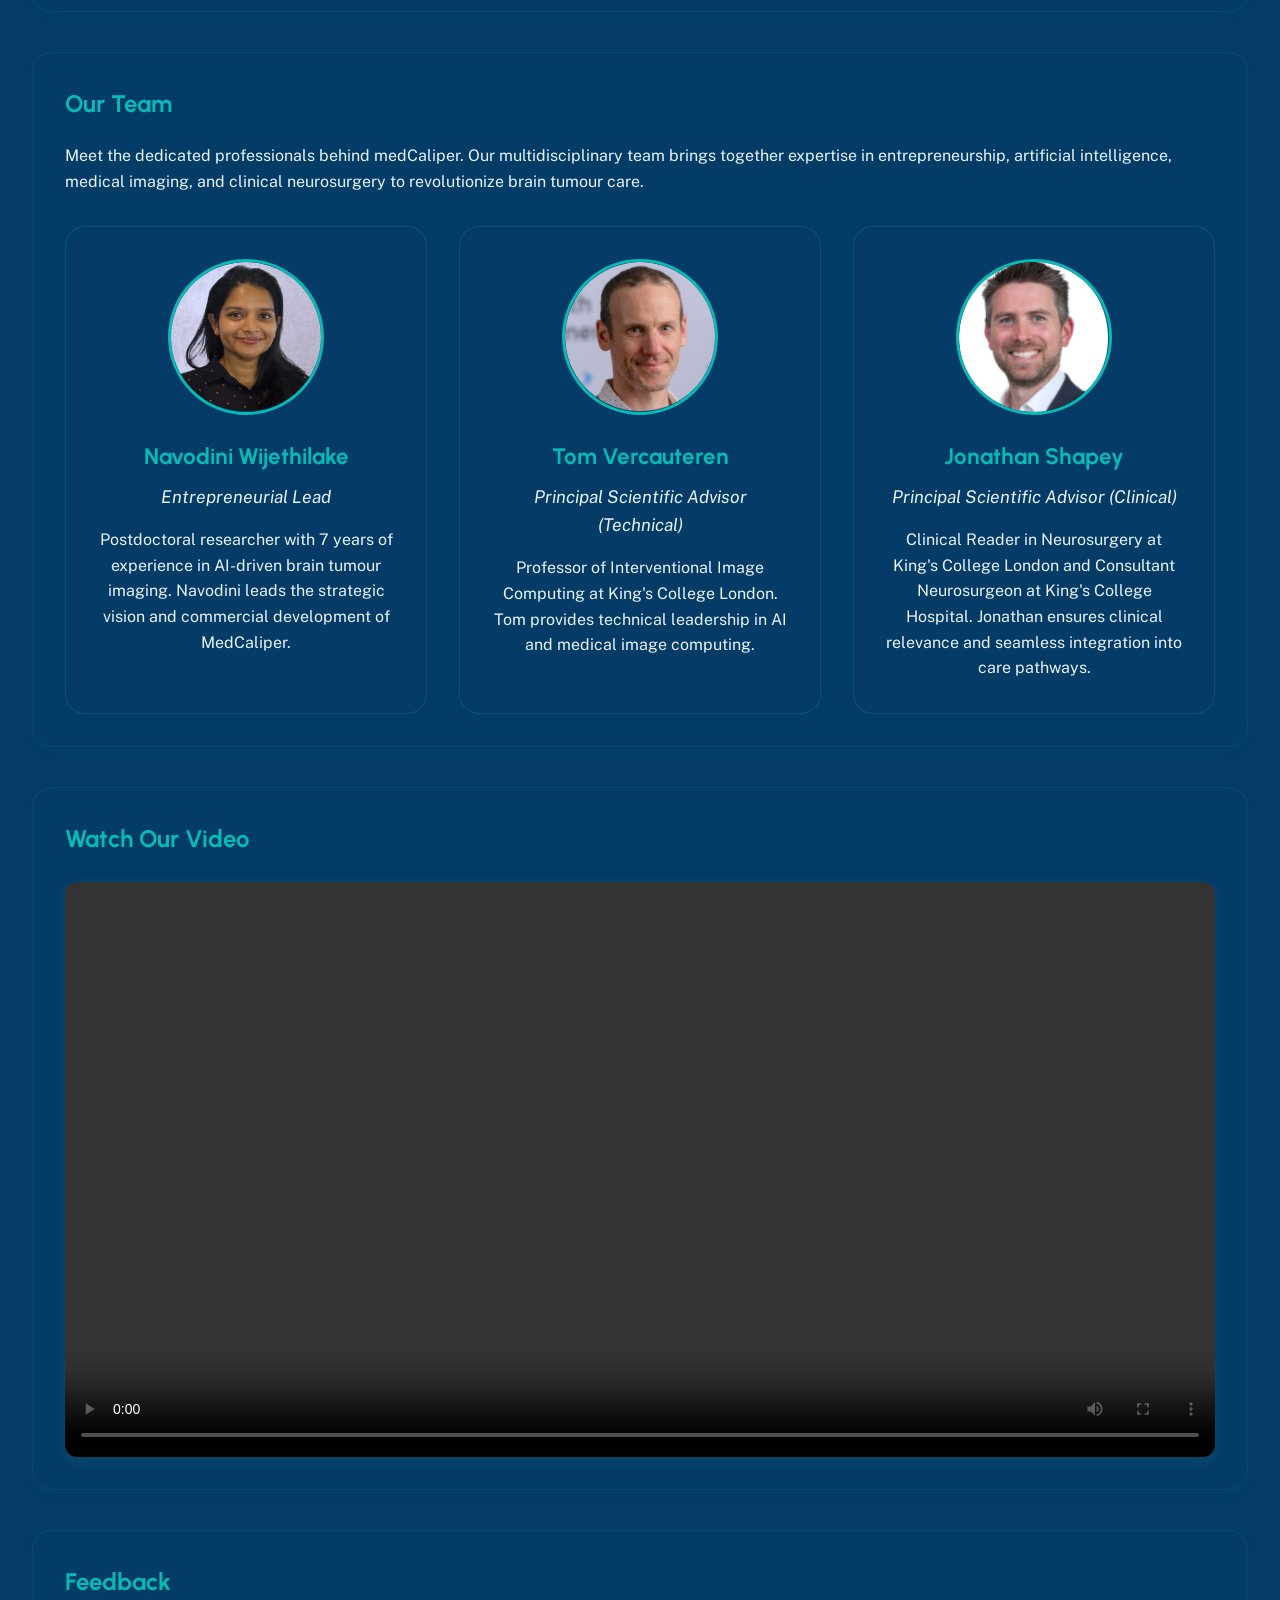
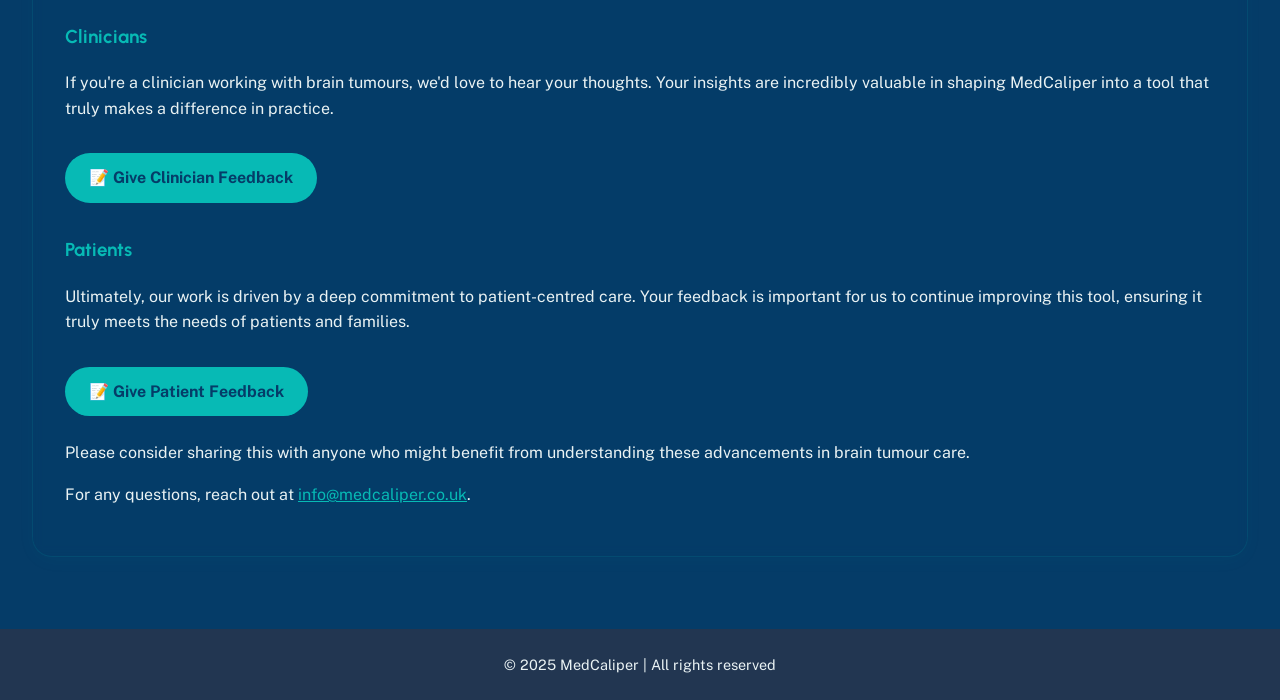
==== commit 17e4b3ce: "improved version" ====
--- a/index.html
+++ b/index.html
@@ -4,6 +4,10 @@
   <meta charset="UTF-8" />
   <meta name="viewport" content="width=device-width, initial-scale=1.0" />
   <title>medCaliper</title>
+  
+  <!-- Preload critical assets -->
+  <link rel="preload" href="neuroradiology-bg.jpeg" as="image">
+  <link rel="preload" href="logo.svg" as="image">
   
   <!-- Favicon -->
   <link rel="apple-touch-icon" sizes="180x180" href="./apple-touch-icon.png">
@@ -13,7 +17,10 @@
   <link rel="shortcut icon" href="./favicon.ico">
   
   <!-- Load Urbanist and Public Sans fonts -->
+  <link rel="preconnect" href="https://fonts.googleapis.com">
+  <link rel="preconnect" href="https://fonts.gstatic.com" crossorigin>
   <link href="https://fonts.googleapis.com/css2?family=Urbanist:wght@300;400;500;700&family=Public+Sans:wght@300;400;500;700&display=swap" rel="stylesheet">
+  
   <style>
     html {
       scroll-behavior: smooth;
@@ -23,15 +30,31 @@
       margin: 0;
       font-family: 'Public Sans', sans-serif;
       background-color: #053c68;
-      background-image: url('neuroradiology-bg.jpeg');
-      background-size: cover;
-      background-position: center;
-      background-attachment: fixed;
-      background-repeat: no-repeat;
       color: #eaf3f4;
       line-height: 1.6;
       overflow-x: hidden;
       position: relative;
+    }
+
+    /* Background image with lazy loading effect */
+    .bg-image {
+      position: fixed;
+      top: 0;
+      left: 0;
+      width: 100%;
+      height: 100%;
+      background-color: #053c68;
+      background-image: url('neuroradiology-bg.jpeg');
+      background-size: cover;
+      background-position: center;
+      background-repeat: no-repeat;
+      z-index: -2;
+      opacity: 0;
+      transition: opacity 0.5s ease-in-out;
+    }
+
+    .bg-image.loaded {
+      opacity: 1;
     }
 
     body::before {
@@ -566,6 +589,9 @@
   </style>
 </head>
 <body>
+
+  <!-- Background image container -->
+  <div class="bg-image" id="bgImage"></div>
 
   <nav>
     <img src="logo.svg" alt="MedCaliper Logo" class="nav-logo" id="navLogo" style="cursor: pointer;">
@@ -725,6 +751,14 @@
   </footer>
 
   <script>
+    // Preload and fade in background image
+    const bgImage = document.getElementById('bgImage');
+    const img = new Image();
+    img.onload = function() {
+      bgImage.classList.add('loaded');
+    };
+    img.src = 'neuroradiology-bg.jpeg';
+
     window.addEventListener('scroll', function() {
       const navLogo = document.getElementById('navLogo');
       const mainLogo = document.getElementById('mainLogo');
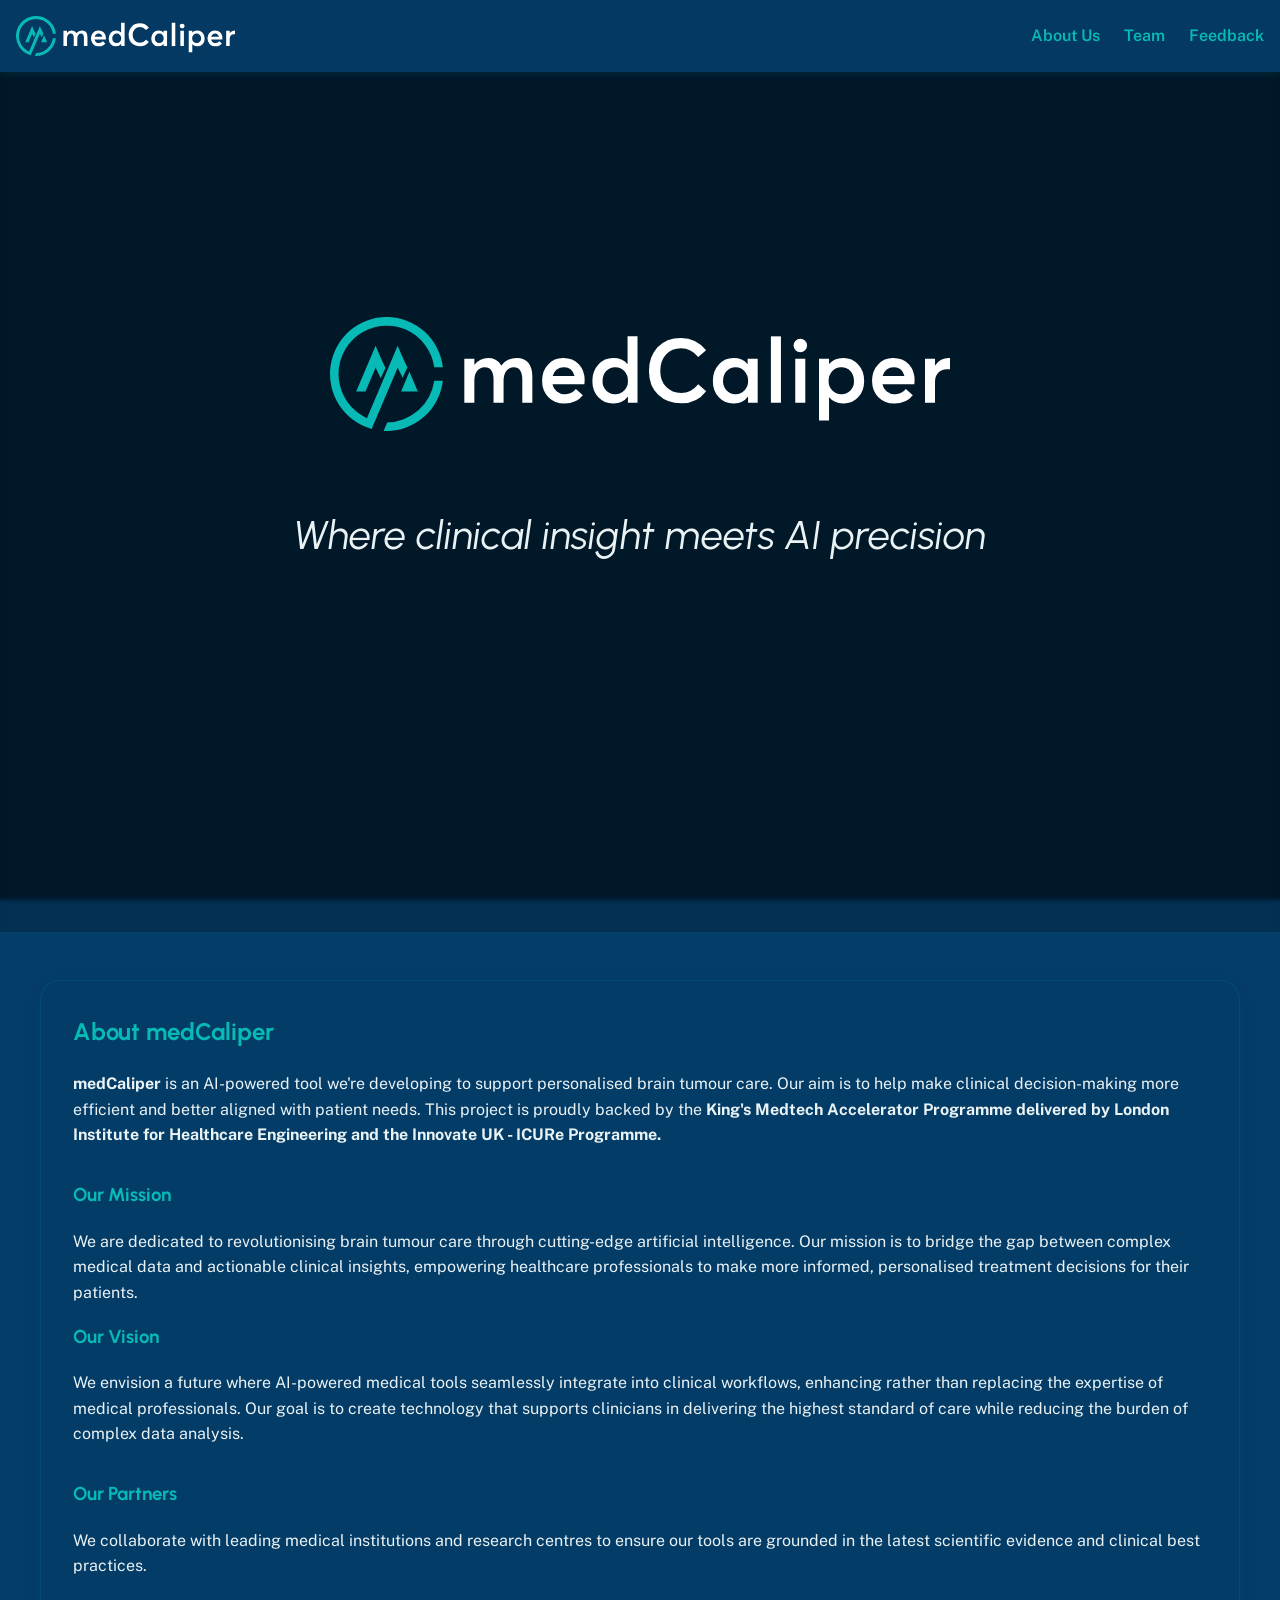
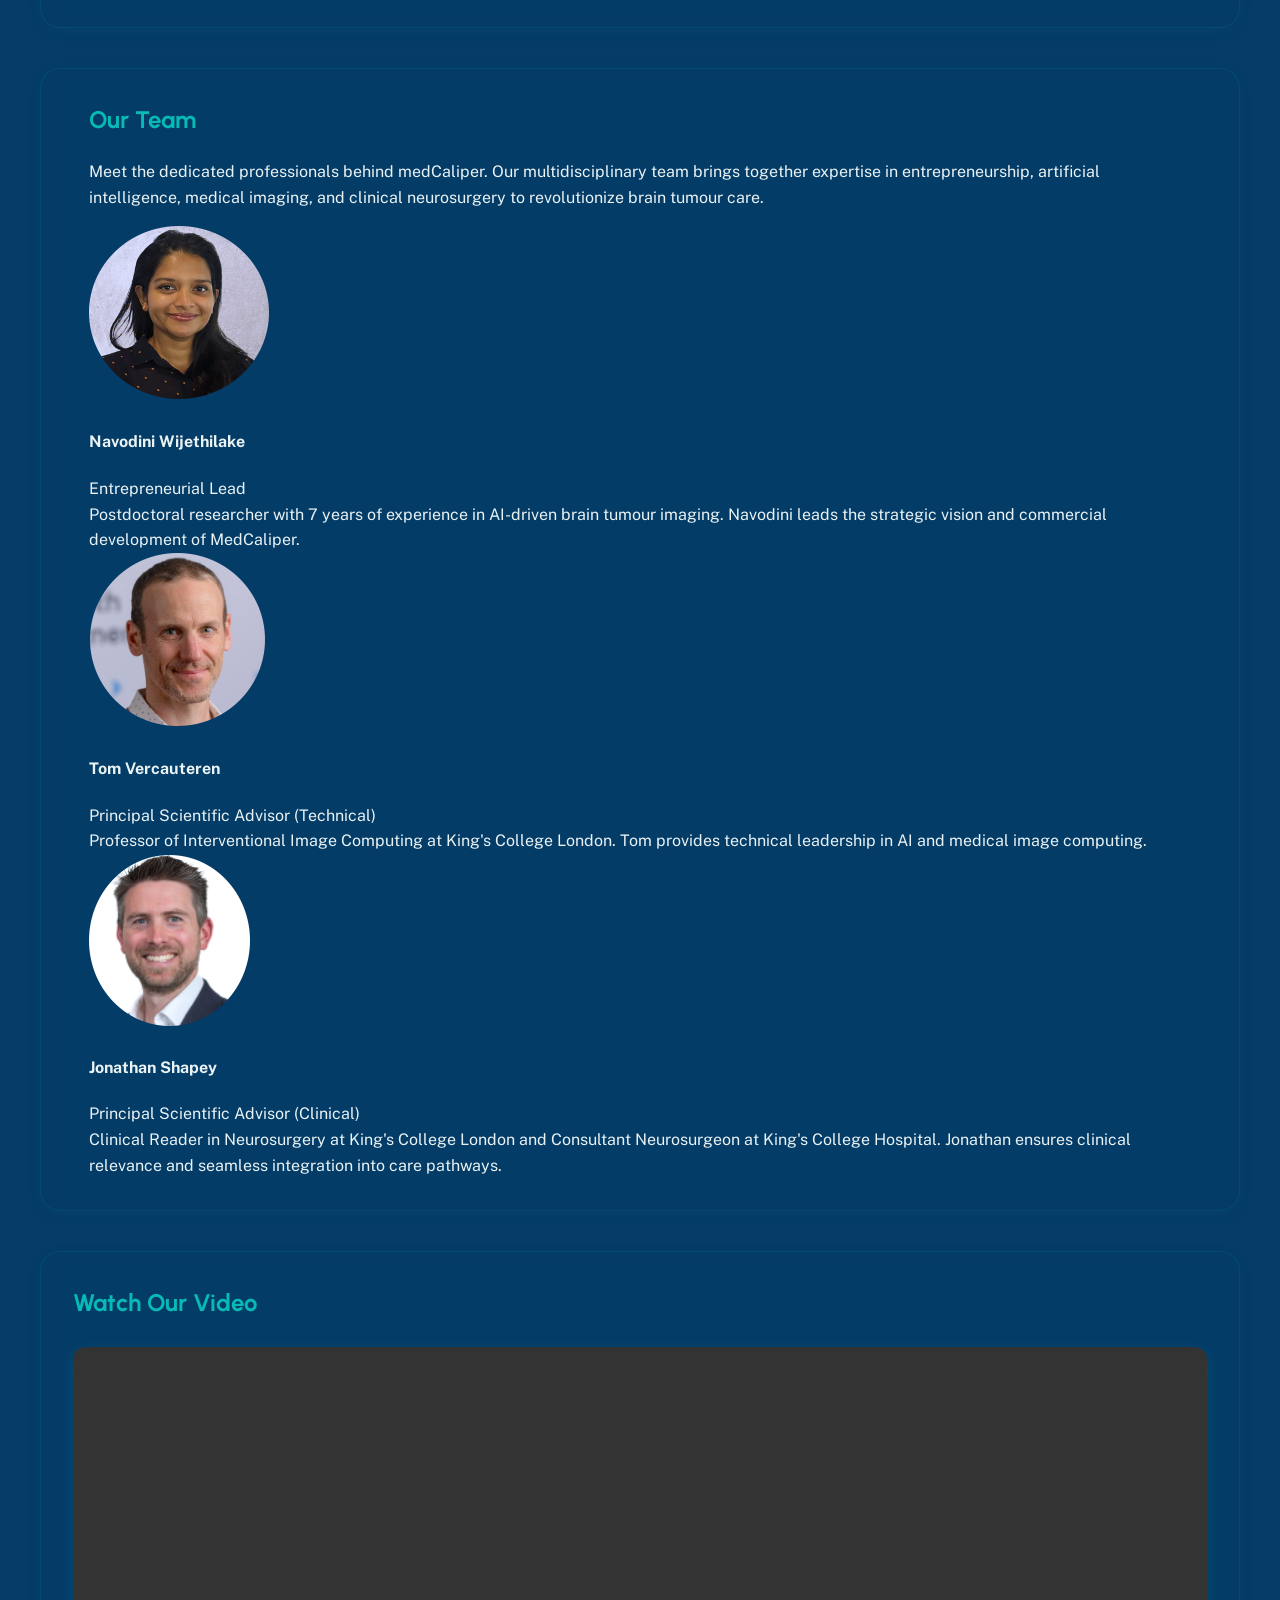
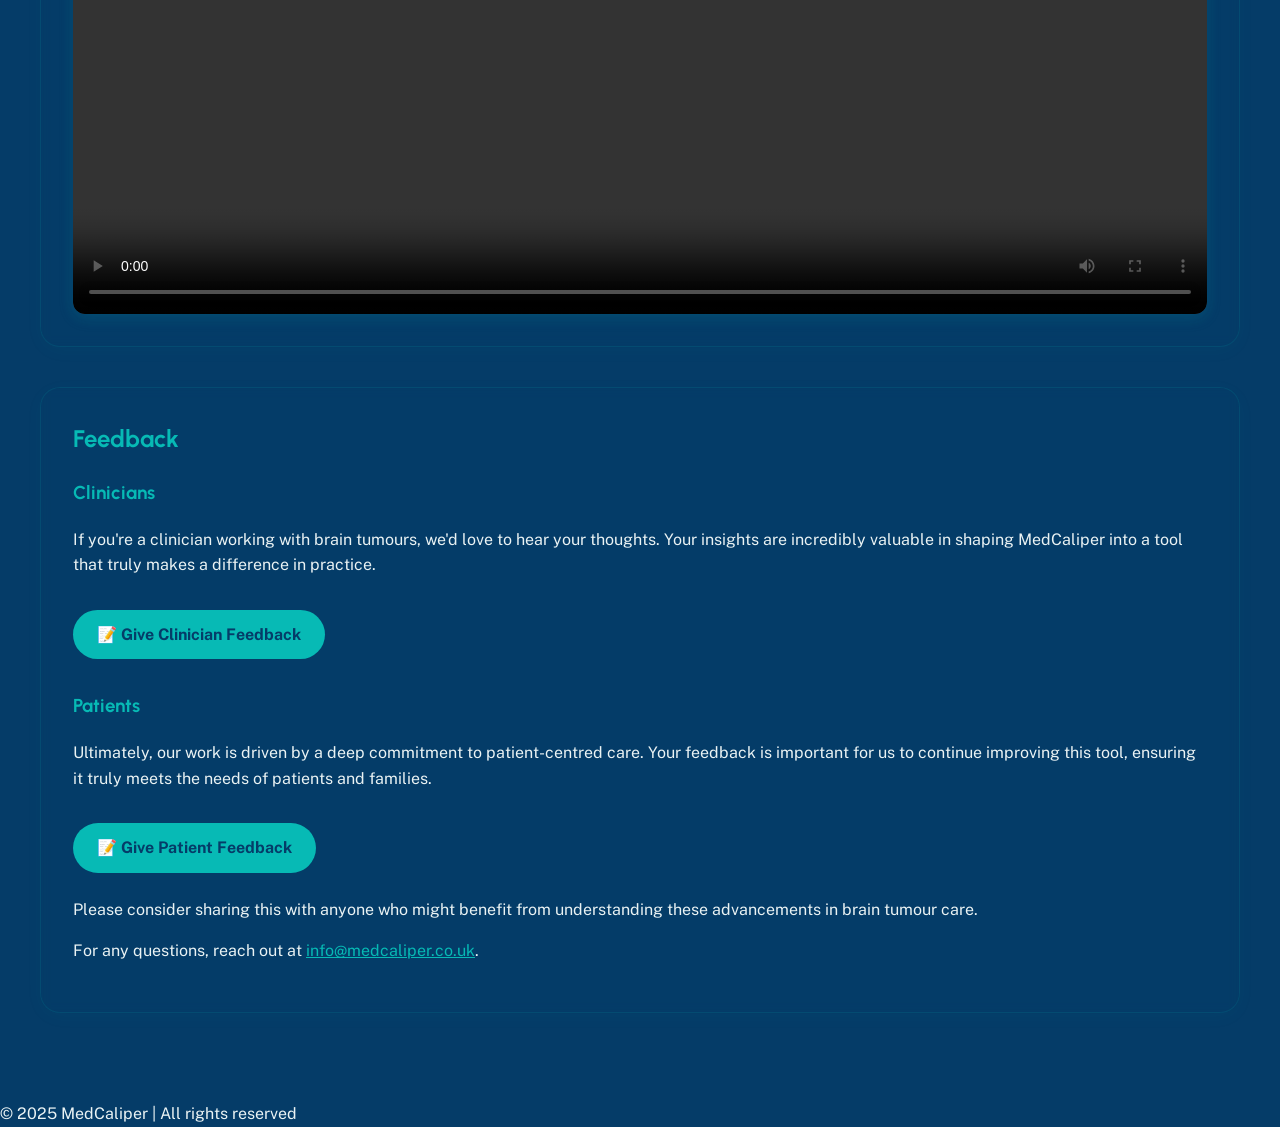
==== commit a73b6aa6: "improved version" ====
--- a/index.html
+++ b/index.html
@@ -259,153 +259,7 @@
       font-weight: bold;
       text-decoration: none;
       transition: background 0.3s ease, transform 0.2s ease;
-    }
-
-    .feedback-link:hover {
-      background: #eaf3f4;
-      transform: scale(1.05);
-    }
-
-    footer {
-      font-size: 0.9rem;
-      padding: 1.5rem 1rem;
-      text-align: center;
-      background-color: rgba(36, 54, 81, 0.95);
-      color: #eaf3f4;
-      backdrop-filter: blur(2px);
-    }
-
-    .team-grid {
-      display: grid;
-      grid-template-columns: repeat(3, 1fr);
-      gap: 3rem;
-      margin-top: 2rem;
-    }
-
-    .team-member {
-      background-color: rgba(5, 60, 104, 0.3);
-      padding: 1.5rem;
-      border-radius: 15px;
-      border: 1px solid rgba(7, 186, 181, 0.2);
-    }
-
-    .team-member h4 {
-      font-family: 'Urbanist', sans-serif;
-      color: #07bab5;
-      margin-top: 0;
-      font-size: 1.2rem;
-    }
-
-    .team-member .role {
-      color: #eaf3f4;
-      font-style: italic;
-      margin-bottom: 1rem;
-    }
-
-    .team-card {
-      background-color: rgba(5, 60, 104, 0.4);
-      padding: 2rem;
-      border-radius: 20px;
-      border: 1px solid rgba(7, 186, 181, 0.2);
-      text-align: center;
-      transition: transform 0.3s ease, box-shadow 0.3s ease;
-    }
-
-    .team-card:hover {
-      transform: translateY(-5px);
-      box-shadow: 0 8px 25px rgba(7, 186, 181, 0.15);
-    }
-
-    .team-photo {
-      width: 150px;
-      height: 150px;
-      border-radius: 50%;
-      object-fit: cover;
-      margin: 0 auto 1.5rem;
-      border: 3px solid #07bab5;
-      display: block;
-    }
-
-    .team-card h4 {
-      font-family: 'Urbanist', sans-serif;
-      color: #07bab5;
-      margin: 0 0 0.5rem 0;
-      font-size: 1.4rem;
-    }
-
-    .team-title {
-      color: #eaf3f4;
-      font-style: italic;
-      margin-bottom: 1rem;
-      font-size: 1.1rem;
-    }
-
-    .team-description {
-      color: #eaf3f4;
-      line-height: 1.6;
-      text-align: center;
-    }
-
-    /* Improved mobile navigation with hamburger menu */
-    .hamburger {
-      display: none;
-      flex-direction: column;
-      cursor: pointer;
-      gap: 5px;
-      padding: 10px;
-    }
-
-    .hamburger span {
-      width: 25px;
-      height: 3px;
-      background-color: #07bab5;
-      border-radius: 3px;
-      transition: all 0.3s ease;
-    }
-
-    .hamburger.active span:nth-child(1) {
-      transform: rotate(45deg) translate(5px, 5px);
-    }
-
-    .hamburger.active span:nth-child(2) {
-      opacity: 0;
-    }
-
-    .hamburger.active span:nth-child(3) {
-      transform: rotate(-45deg) translate(7px, -6px);
-    }
-
-    @media (max-width: 1300px) {
-      main {
-        max-width: 95%;
-        padding: 2rem;
-      }
-
-      .section.wide {
-        max-width: 95%;
-        padding: 2rem;
-      }
-
-      .team-grid {
-        gap: 2rem;
-      }
-    }
-
-    @media (max-width: 900px) {
-      main {
-        max-width: 900px;
-        padding: 2rem;
-      }
-
-      .team-grid {
-        grid-template-columns: 1fr;
-        gap: 1.5rem;
-      }
-
-      .section.wide {
-        max-width: 900px;
-        padding: 2rem;
-      }
+      box-sizing: border-box;
     }
 
     @media (max-width: 600px) {
@@ -528,10 +382,15 @@
       }
 
       .feedback-link {
-        width: 100%;
+        display: block;
+        width: calc(100% - 0px);
+        max-width: 100%;
         text-align: center;
-        padding: 1rem 1.5rem;
-        font-size: 1rem;
+        padding: 1rem 1rem;
+        font-size: 0.95rem;
+        box-sizing: border-box;
+        margin-left: 0;
+        margin-right: 0;
       }
 
       .video-container {
@@ -566,6 +425,11 @@
       .team-photo {
         width: 80px;
         height: 80px;
+      }
+
+      .feedback-link {
+        padding: 0.85rem 0.75rem;
+        font-size: 0.9rem;
       }
     }
 
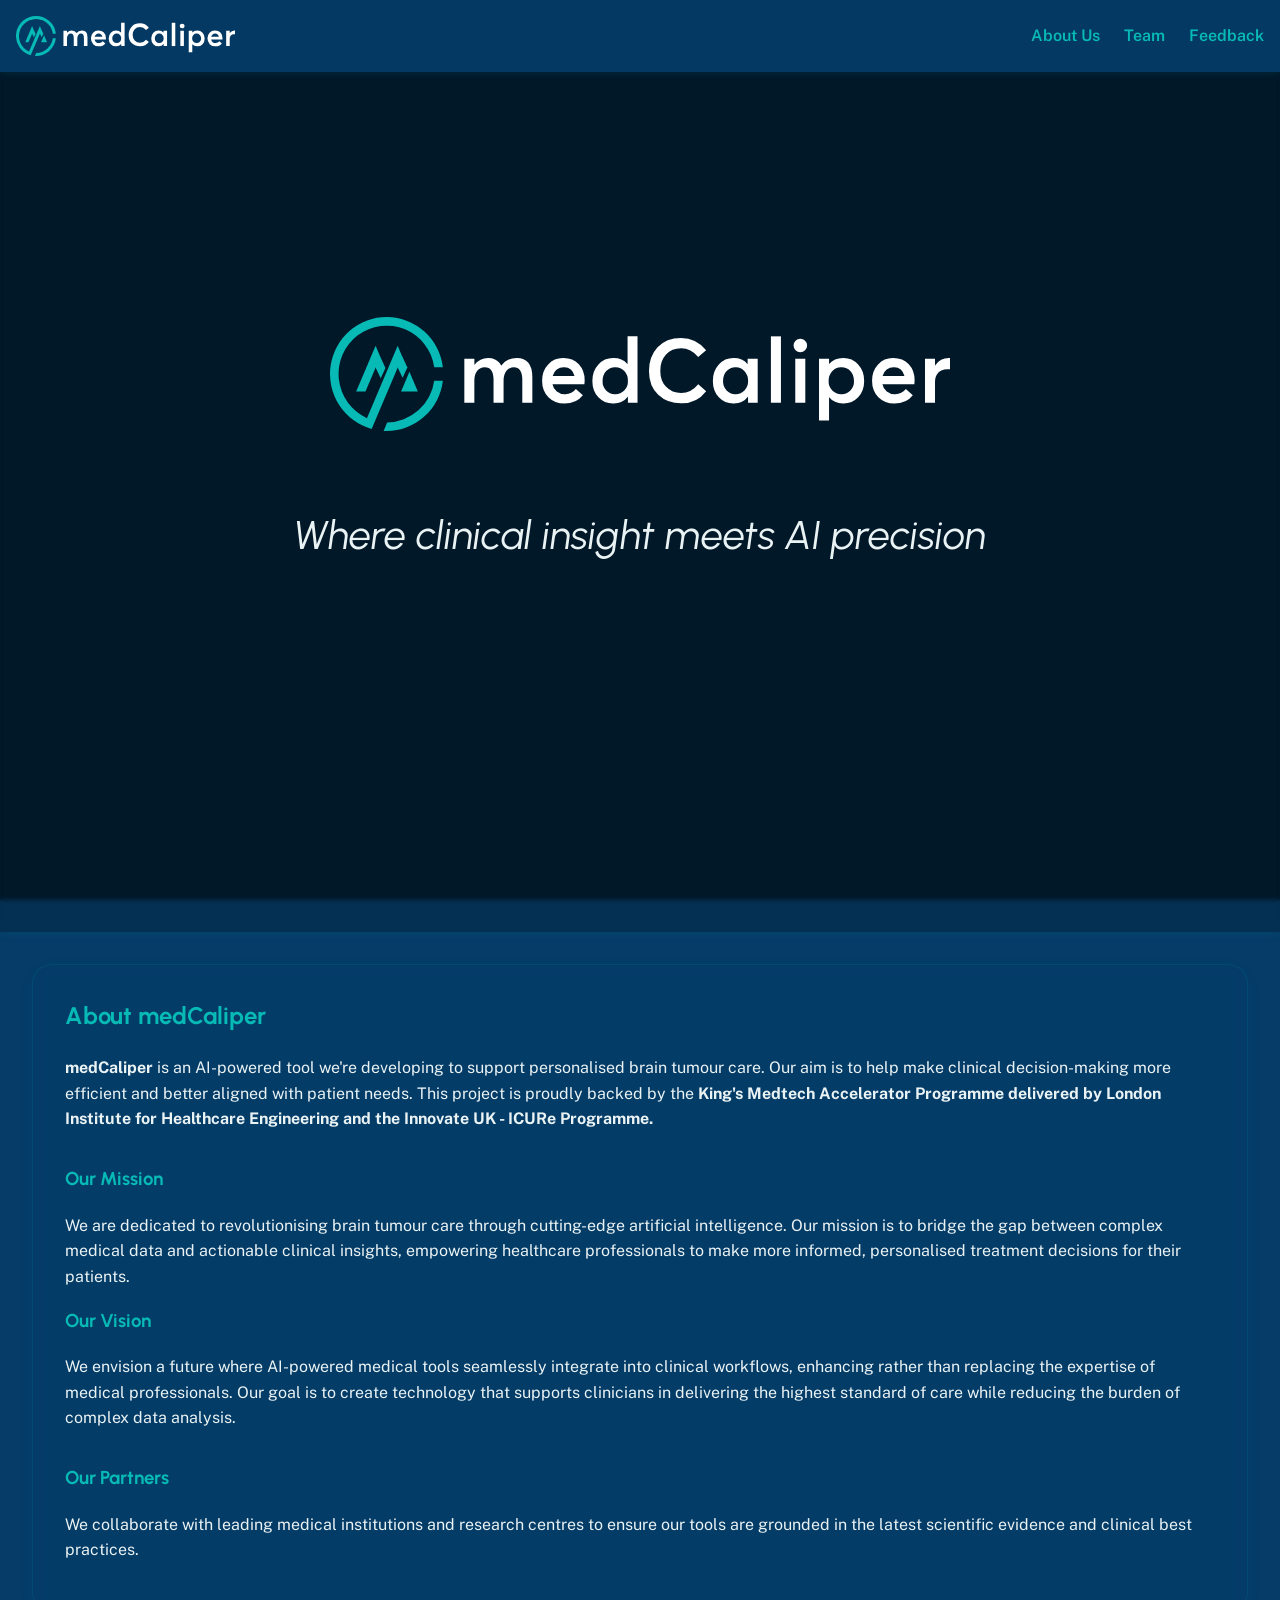
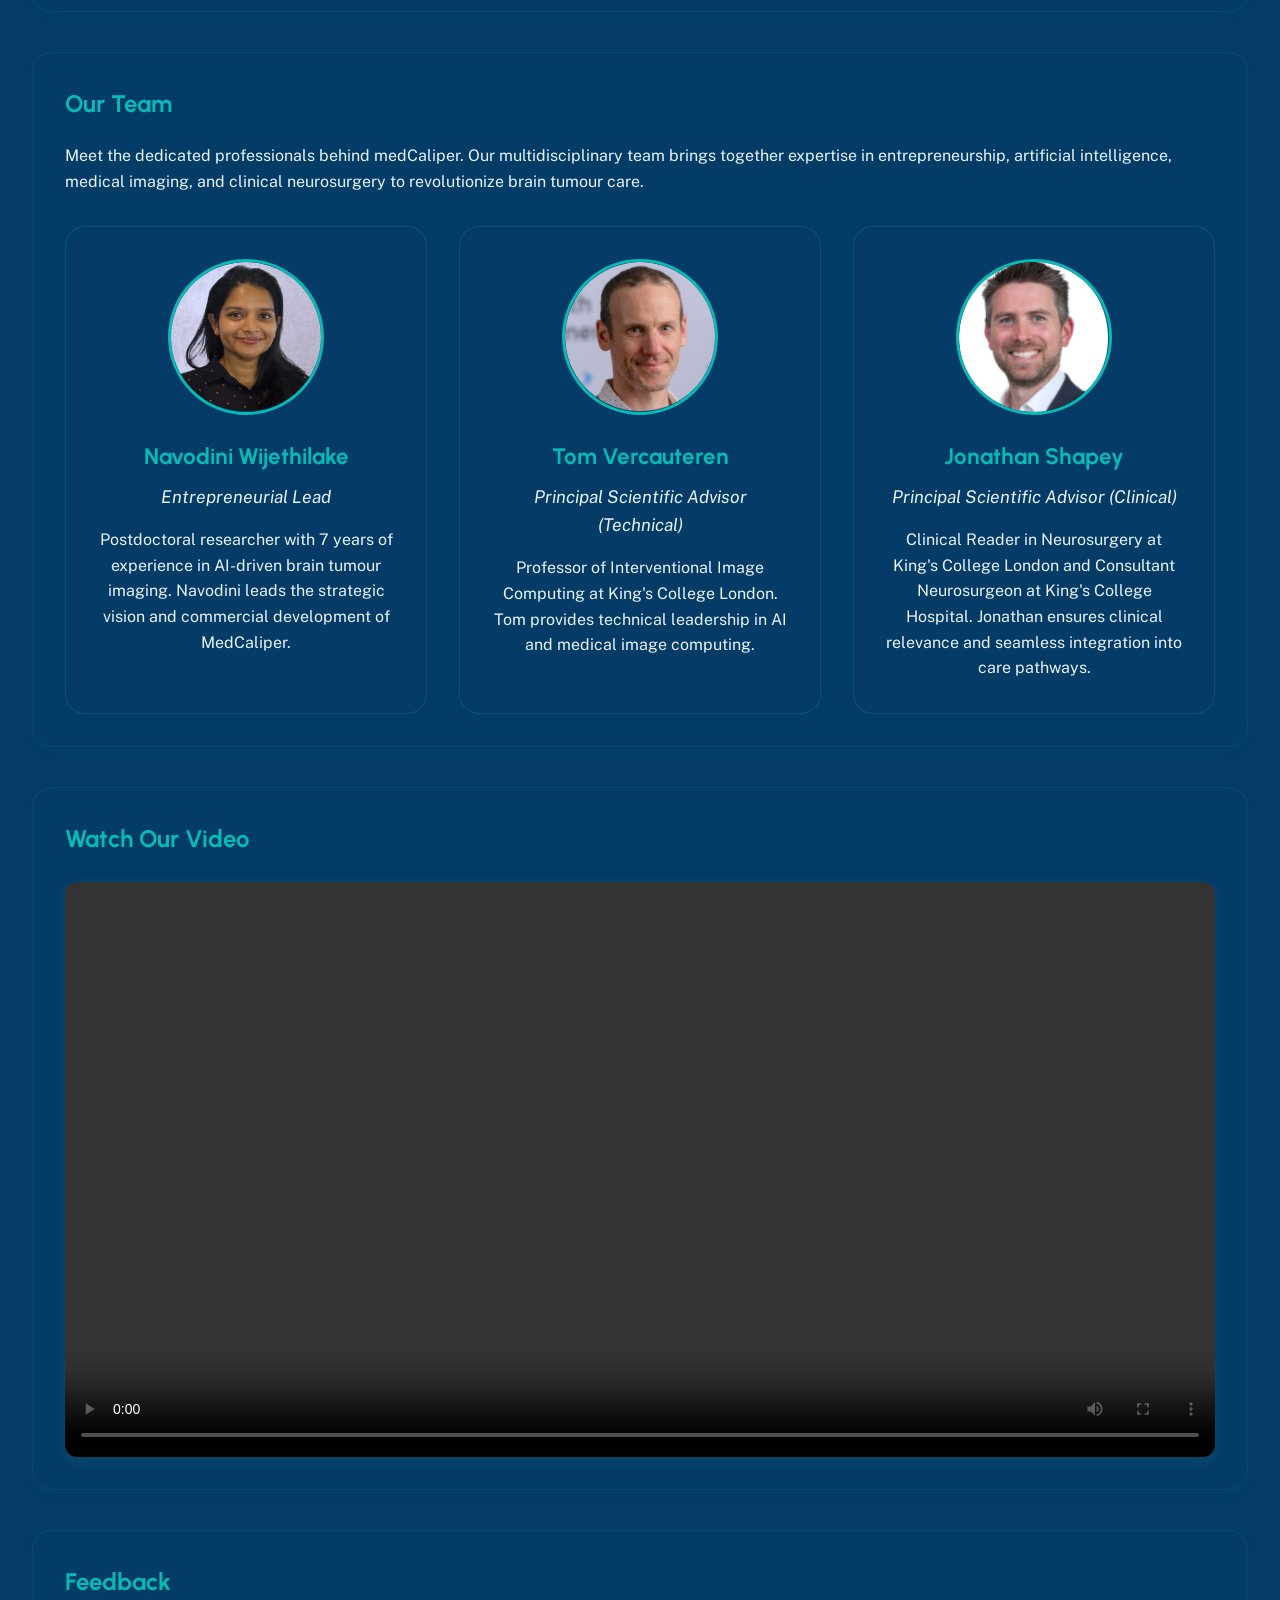
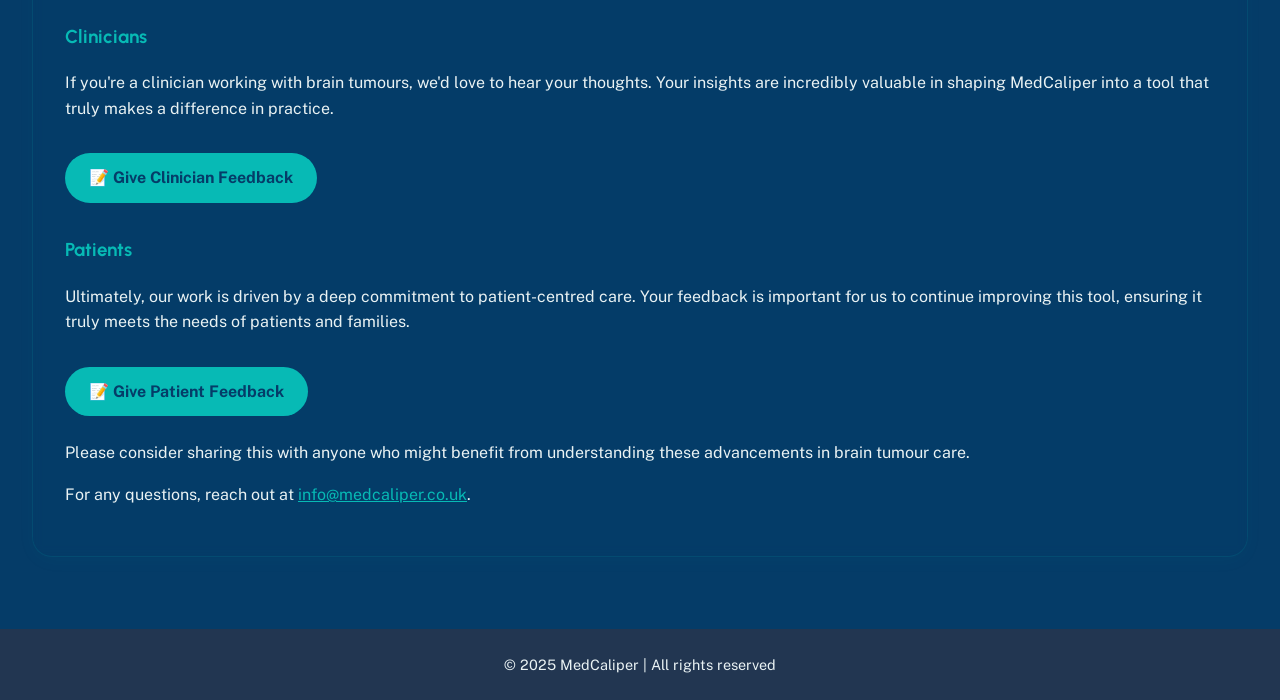
==== commit ba69bc9d: "improved version" ====
--- a/index.html
+++ b/index.html
@@ -262,6 +262,148 @@
       box-sizing: border-box;
     }
 
+    .feedback-link:hover {
+      background: #eaf3f4;
+      transform: scale(1.05);
+    }
+
+    footer {
+      font-size: 0.9rem;
+      padding: 1.5rem 1rem;
+      text-align: center;
+      background-color: rgba(36, 54, 81, 0.95);
+      color: #eaf3f4;
+      backdrop-filter: blur(2px);
+    }
+
+    .team-grid {
+      display: grid;
+      grid-template-columns: repeat(3, 1fr);
+      gap: 3rem;
+      margin-top: 2rem;
+    }
+
+    .team-member {
+      background-color: rgba(5, 60, 104, 0.3);
+      padding: 1.5rem;
+      border-radius: 15px;
+      border: 1px solid rgba(7, 186, 181, 0.2);
+    }
+
+    .team-member h4 {
+      font-family: 'Urbanist', sans-serif;
+      color: #07bab5;
+      margin-top: 0;
+      font-size: 1.2rem;
+    }
+
+    .team-member .role {
+      color: #eaf3f4;
+      font-style: italic;
+      margin-bottom: 1rem;
+    }
+
+    .team-card {
+      background-color: rgba(5, 60, 104, 0.4);
+      padding: 2rem;
+      border-radius: 20px;
+      border: 1px solid rgba(7, 186, 181, 0.2);
+      text-align: center;
+      transition: transform 0.3s ease, box-shadow 0.3s ease;
+    }
+
+    .team-card:hover {
+      transform: translateY(-5px);
+      box-shadow: 0 8px 25px rgba(7, 186, 181, 0.15);
+    }
+
+    .team-photo {
+      width: 150px;
+      height: 150px;
+      border-radius: 50%;
+      object-fit: cover;
+      margin: 0 auto 1.5rem;
+      border: 3px solid #07bab5;
+      display: block;
+    }
+
+    .team-card h4 {
+      font-family: 'Urbanist', sans-serif;
+      color: #07bab5;
+      margin: 0 0 0.5rem 0;
+      font-size: 1.4rem;
+    }
+
+    .team-title {
+      color: #eaf3f4;
+      font-style: italic;
+      margin-bottom: 1rem;
+      font-size: 1.1rem;
+    }
+
+    .team-description {
+      color: #eaf3f4;
+      line-height: 1.6;
+      text-align: center;
+    }
+
+    /* Improved mobile navigation with hamburger menu */
+    .hamburger {
+      display: none;
+      flex-direction: column;
+      cursor: pointer;
+      gap: 5px;
+      padding: 10px;
+    }
+
+    .hamburger span {
+      width: 25px;
+      height: 3px;
+      background-color: #07bab5;
+      border-radius: 3px;
+      transition: all 0.3s ease;
+    }
+
+    .hamburger.active span:nth-child(1) {
+      transform: rotate(45deg) translate(5px, 5px);
+    }
+
+    .hamburger.active span:nth-child(2) {
+      opacity: 0;
+    }
+
+    .hamburger.active span:nth-child(3) {
+      transform: rotate(-45deg) translate(7px, -6px);
+    }
+
+    @media (max-width: 1300px) {
+      main {
+        max-width: 95%;
+        padding: 2rem;
+      }
+
+      .section.wide {
+        max-width: 95%;
+        padding: 2rem;
+      }
+
+      .team-grid {
+        gap: 2rem;
+      }
+    }
+
+    @media (max-width: 900px) {
+      main {
+        max-width: 900px;
+        padding: 2rem;
+      }
+
+      .section.wide {
+        max-width: 900px;
+        padding: 2rem;
+      }
+    }
+
     @media (max-width: 600px) {
       nav {
         flex-direction: row;
@@ -362,6 +504,11 @@
 
       .team-card {
         padding: 1.5rem;
+      }
+
+      .team-card:last-child {
+        grid-column: auto;
+        max-width: 100%;
       }
 
       .team-photo {
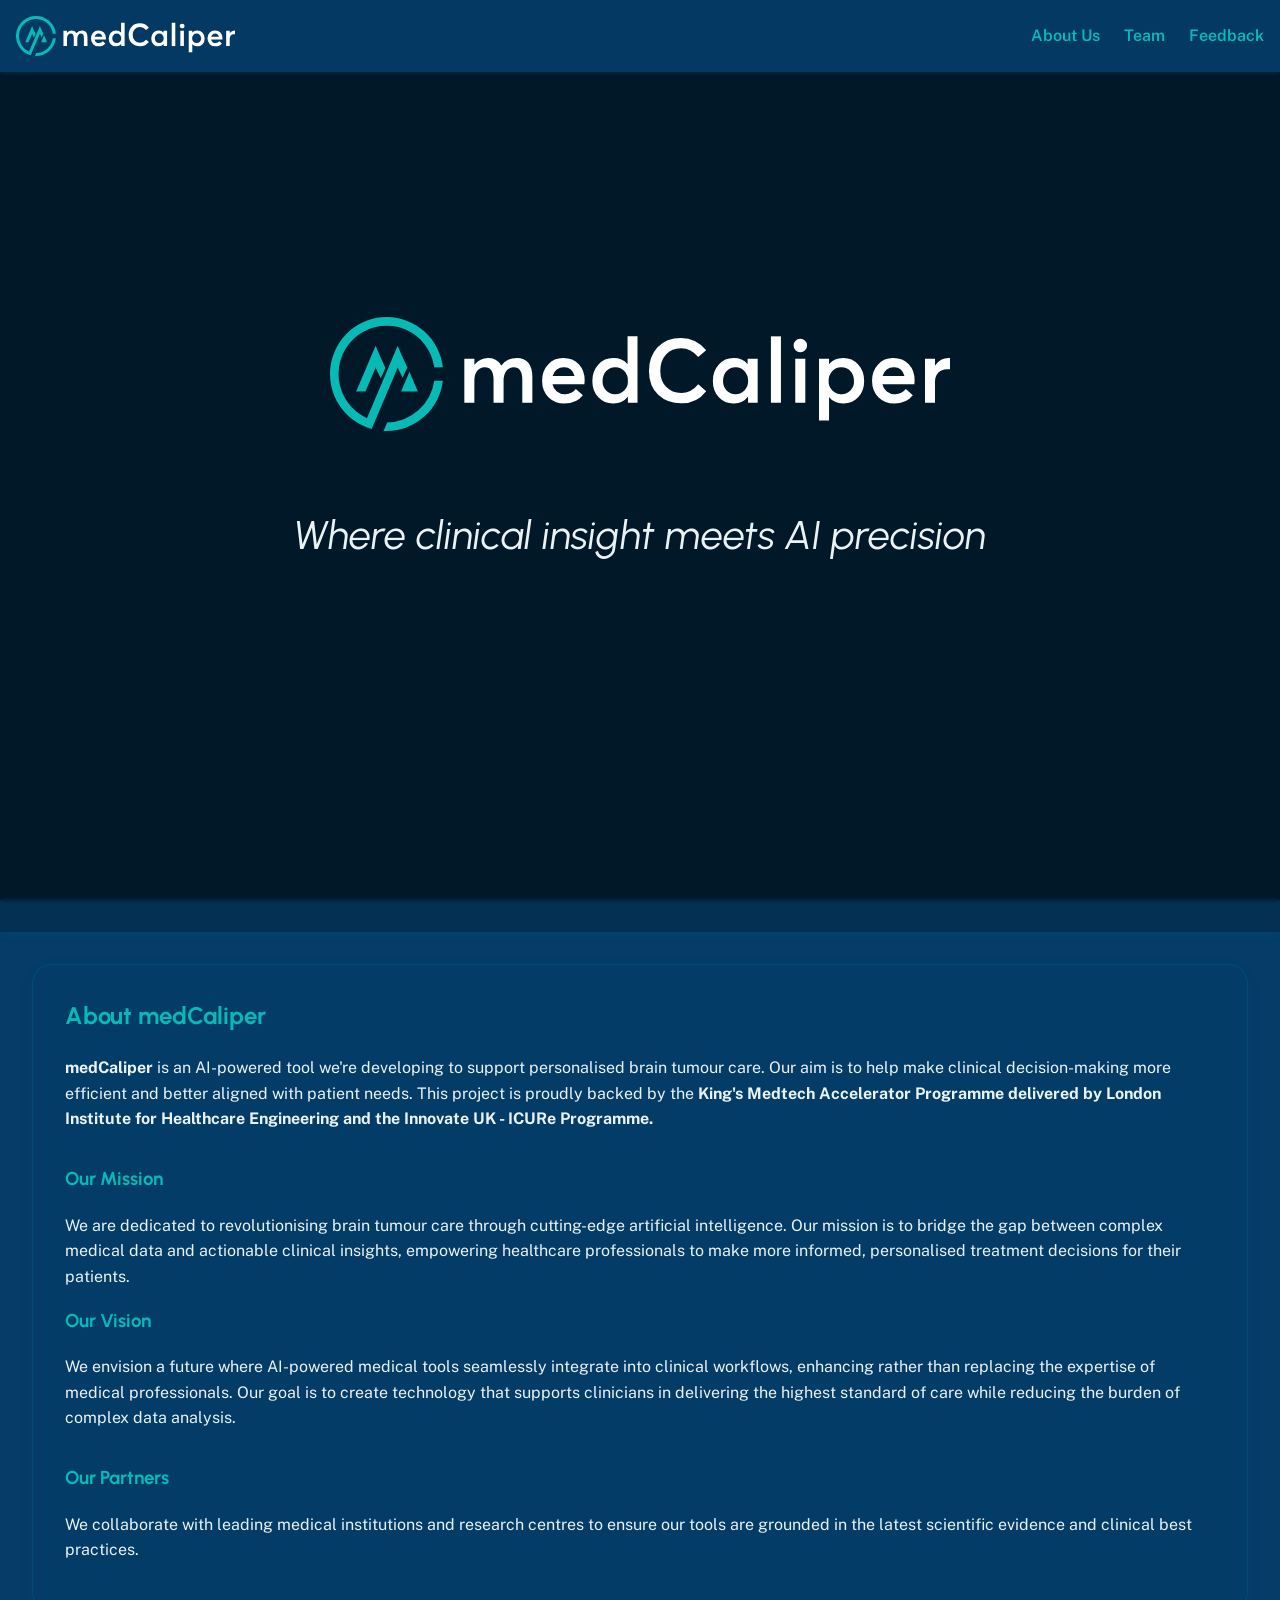
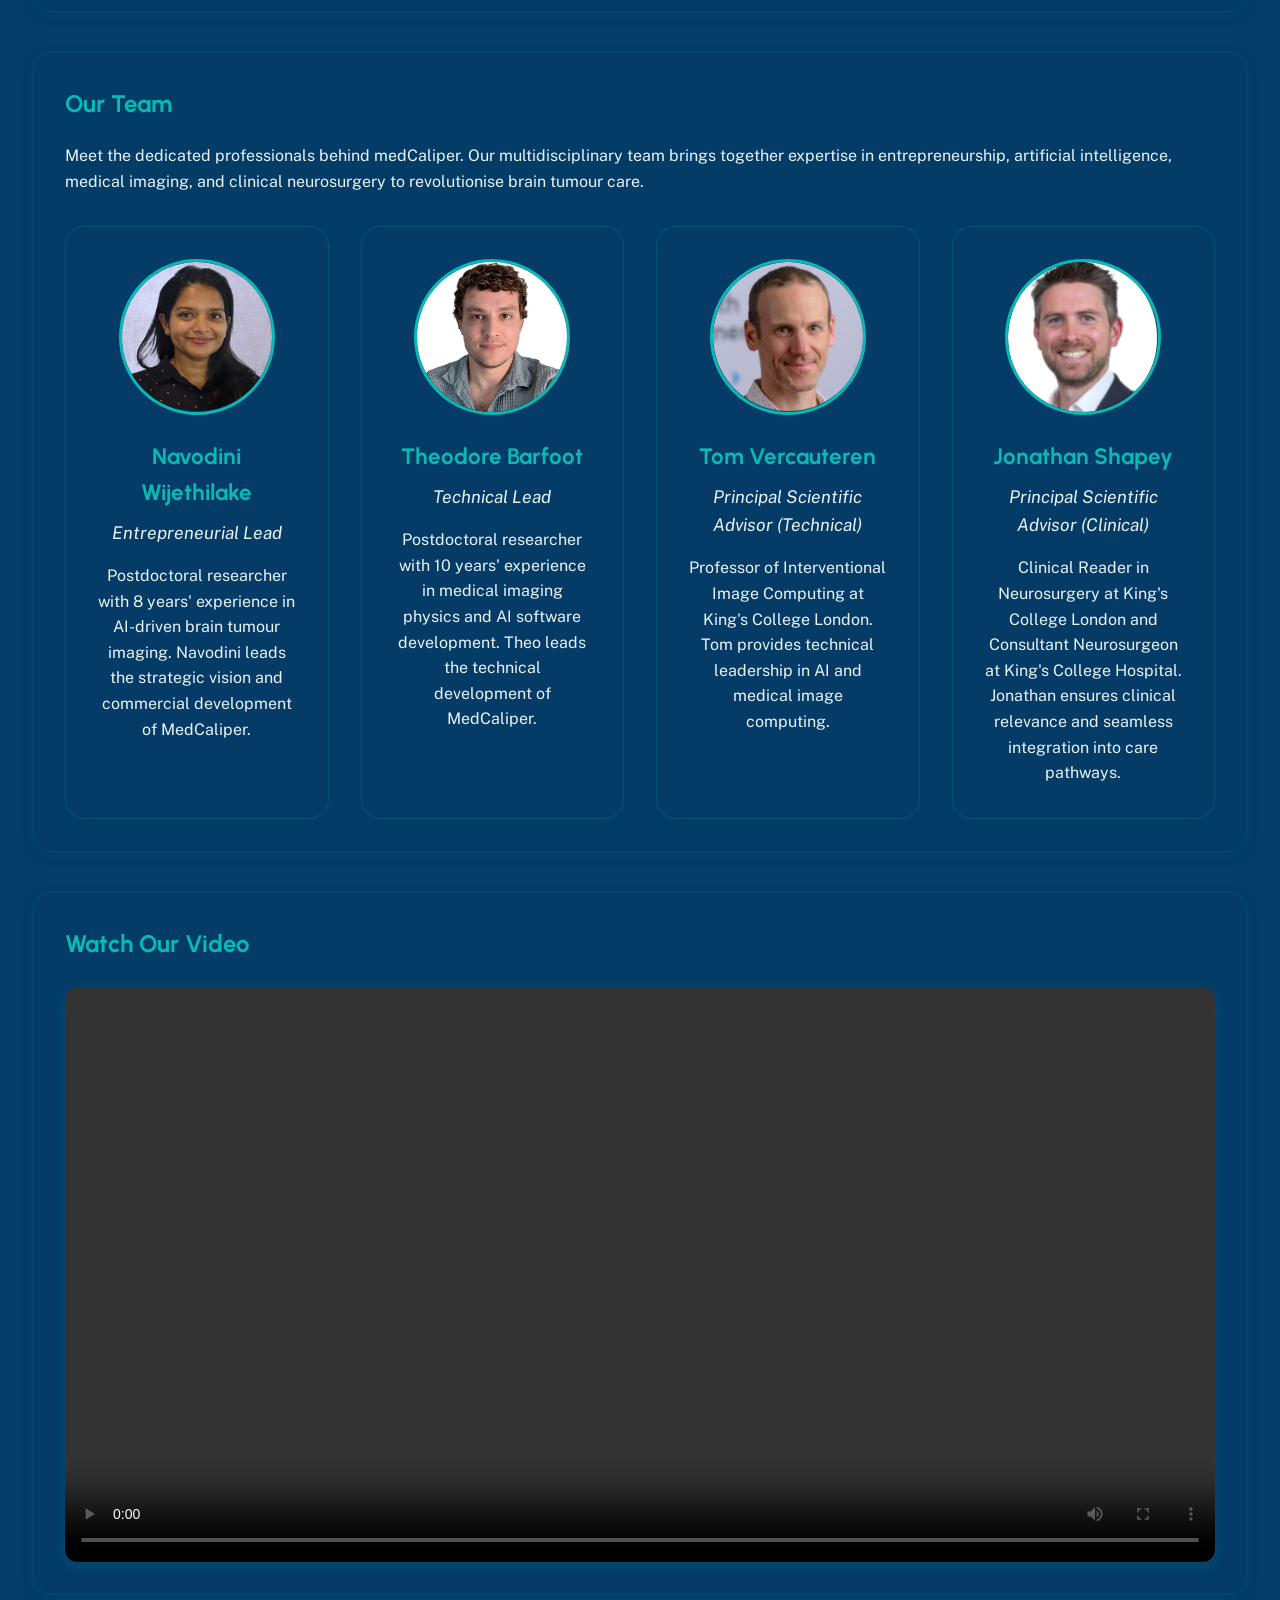
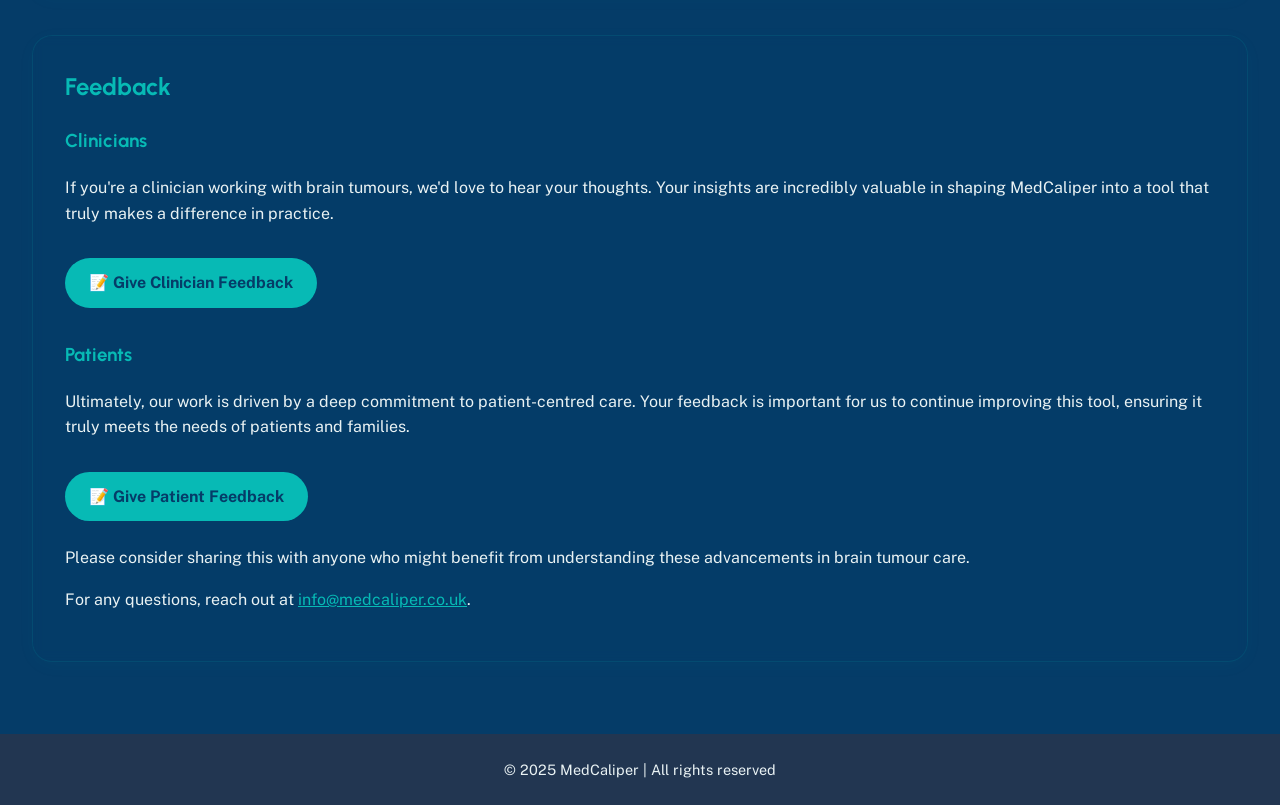
==== commit 793f3aa4: "add theo to team" ====
--- a/index.html
+++ b/index.html
@@ -278,7 +278,7 @@
 
     .team-grid {
       display: grid;
-      grid-template-columns: repeat(3, 1fr);
+      grid-template-columns: repeat(4, minmax(0, 1fr));
       gap: 3rem;
       margin-top: 2rem;
     }
@@ -389,6 +389,12 @@
 
       .team-grid {
         gap: 2rem;
+      }
+    }
+
+    @media (max-width: 1100px) {
+      .team-grid {
+        grid-template-columns: repeat(2, 1fr);
       }
     }
 
@@ -585,12 +591,6 @@
       .team-grid {
         grid-template-columns: repeat(2, 1fr);
         gap: 1.5rem;
-      }
-
-      .team-card:last-child {
-        grid-column: span 2;
-        max-width: 50%;
-        margin: 0 auto;
       }
 
       header p {
@@ -683,7 +683,7 @@
       <h2>Our Team</h2>
       <p>
         Meet the dedicated professionals behind medCaliper. Our multidisciplinary team brings together expertise in 
-        entrepreneurship, artificial intelligence, medical imaging, and clinical neurosurgery to revolutionize brain tumour care.
+        entrepreneurship, artificial intelligence, medical imaging, and clinical neurosurgery to revolutionise brain tumour care.
       </p>
       
       <div class="team-grid">
@@ -692,7 +692,16 @@
           <h4>Navodini Wijethilake</h4>
           <div class="team-title">Entrepreneurial Lead</div>
           <div class="team-description">
-            Postdoctoral researcher with 7 years of experience in AI-driven brain tumour imaging. Navodini leads the strategic vision and commercial development of MedCaliper.
+            Postdoctoral researcher with 8 years' experience in AI-driven brain tumour imaging. Navodini leads the strategic vision and commercial development of MedCaliper.
+          </div>
+        </div>
+
+        <div class="team-card">
+          <img src="theo_white_background.png" alt="Theodore Barfoot" class="team-photo">
+          <h4>Theodore Barfoot</h4>
+          <div class="team-title">Technical Lead</div>
+          <div class="team-description">
+            Postdoctoral researcher with 10 years' experience in medical imaging physics and AI software development. Theo leads the technical development of MedCaliper.
           </div>
         </div>
 
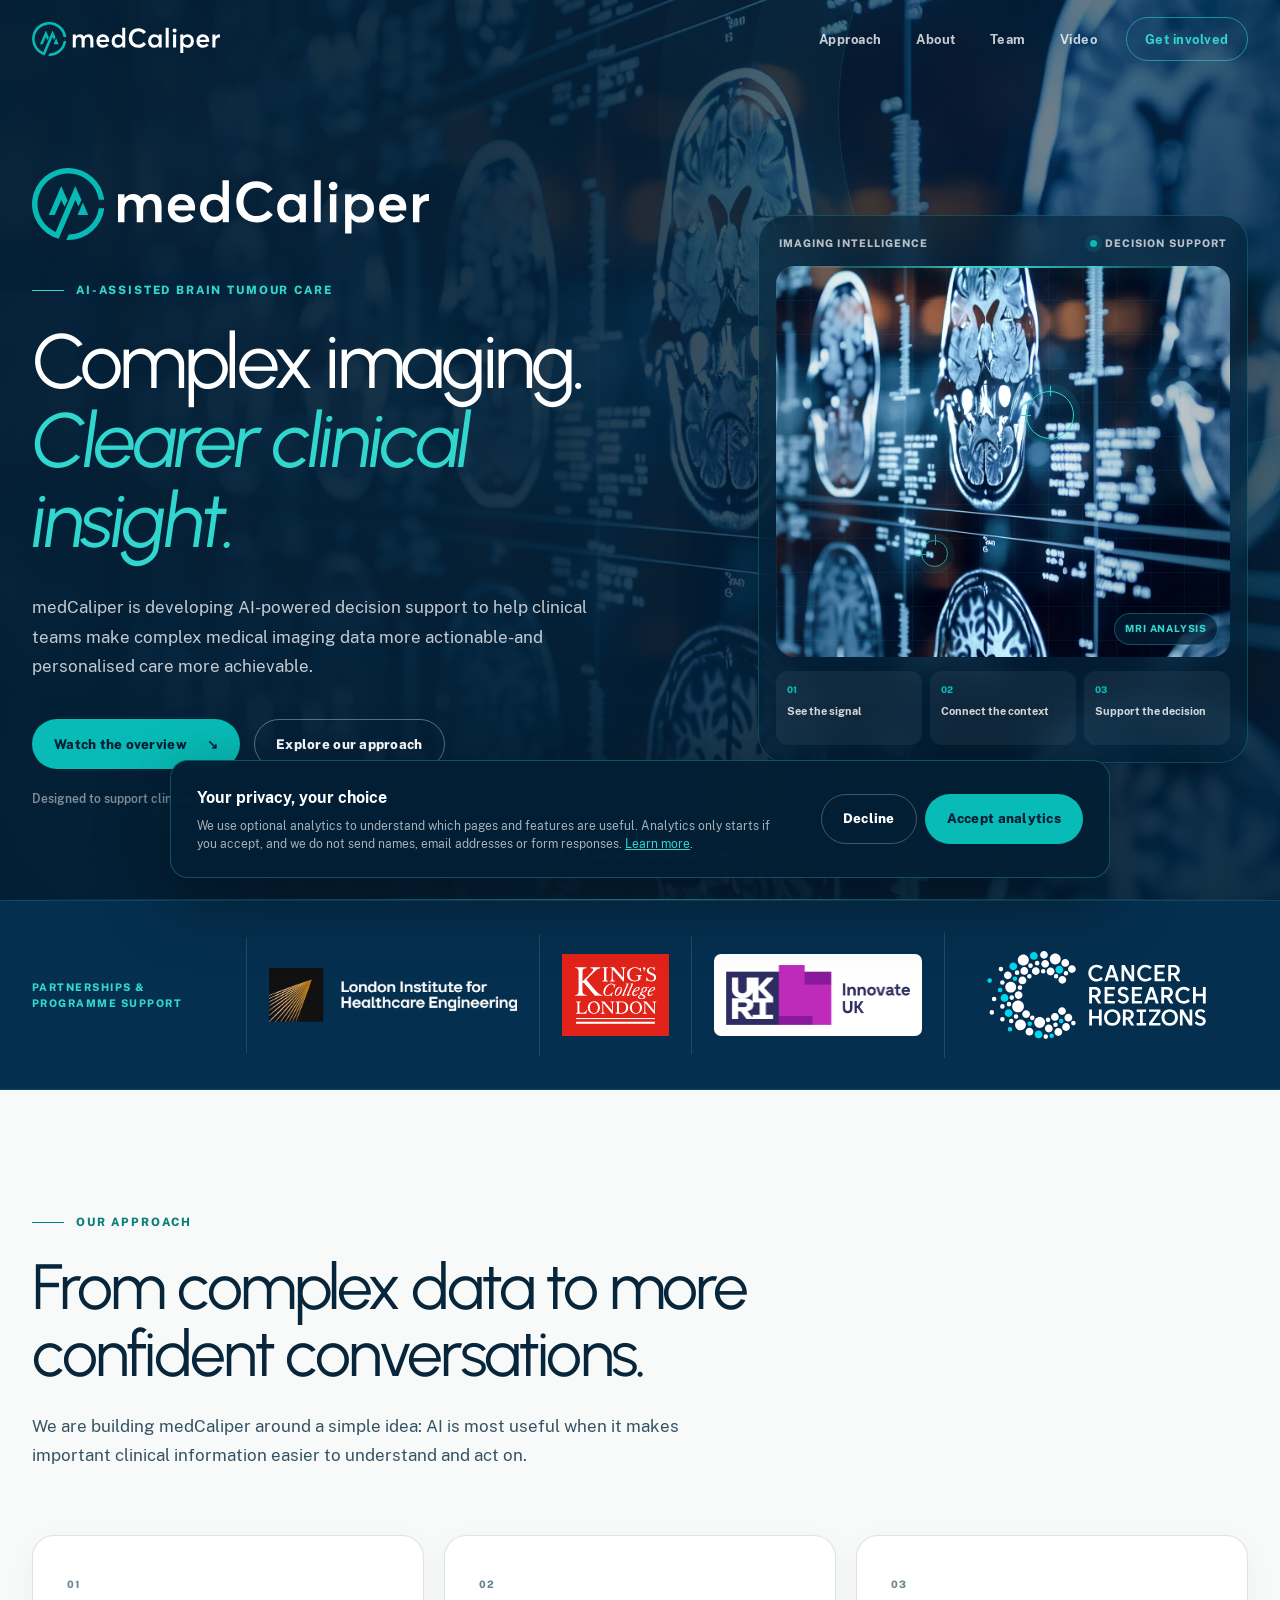
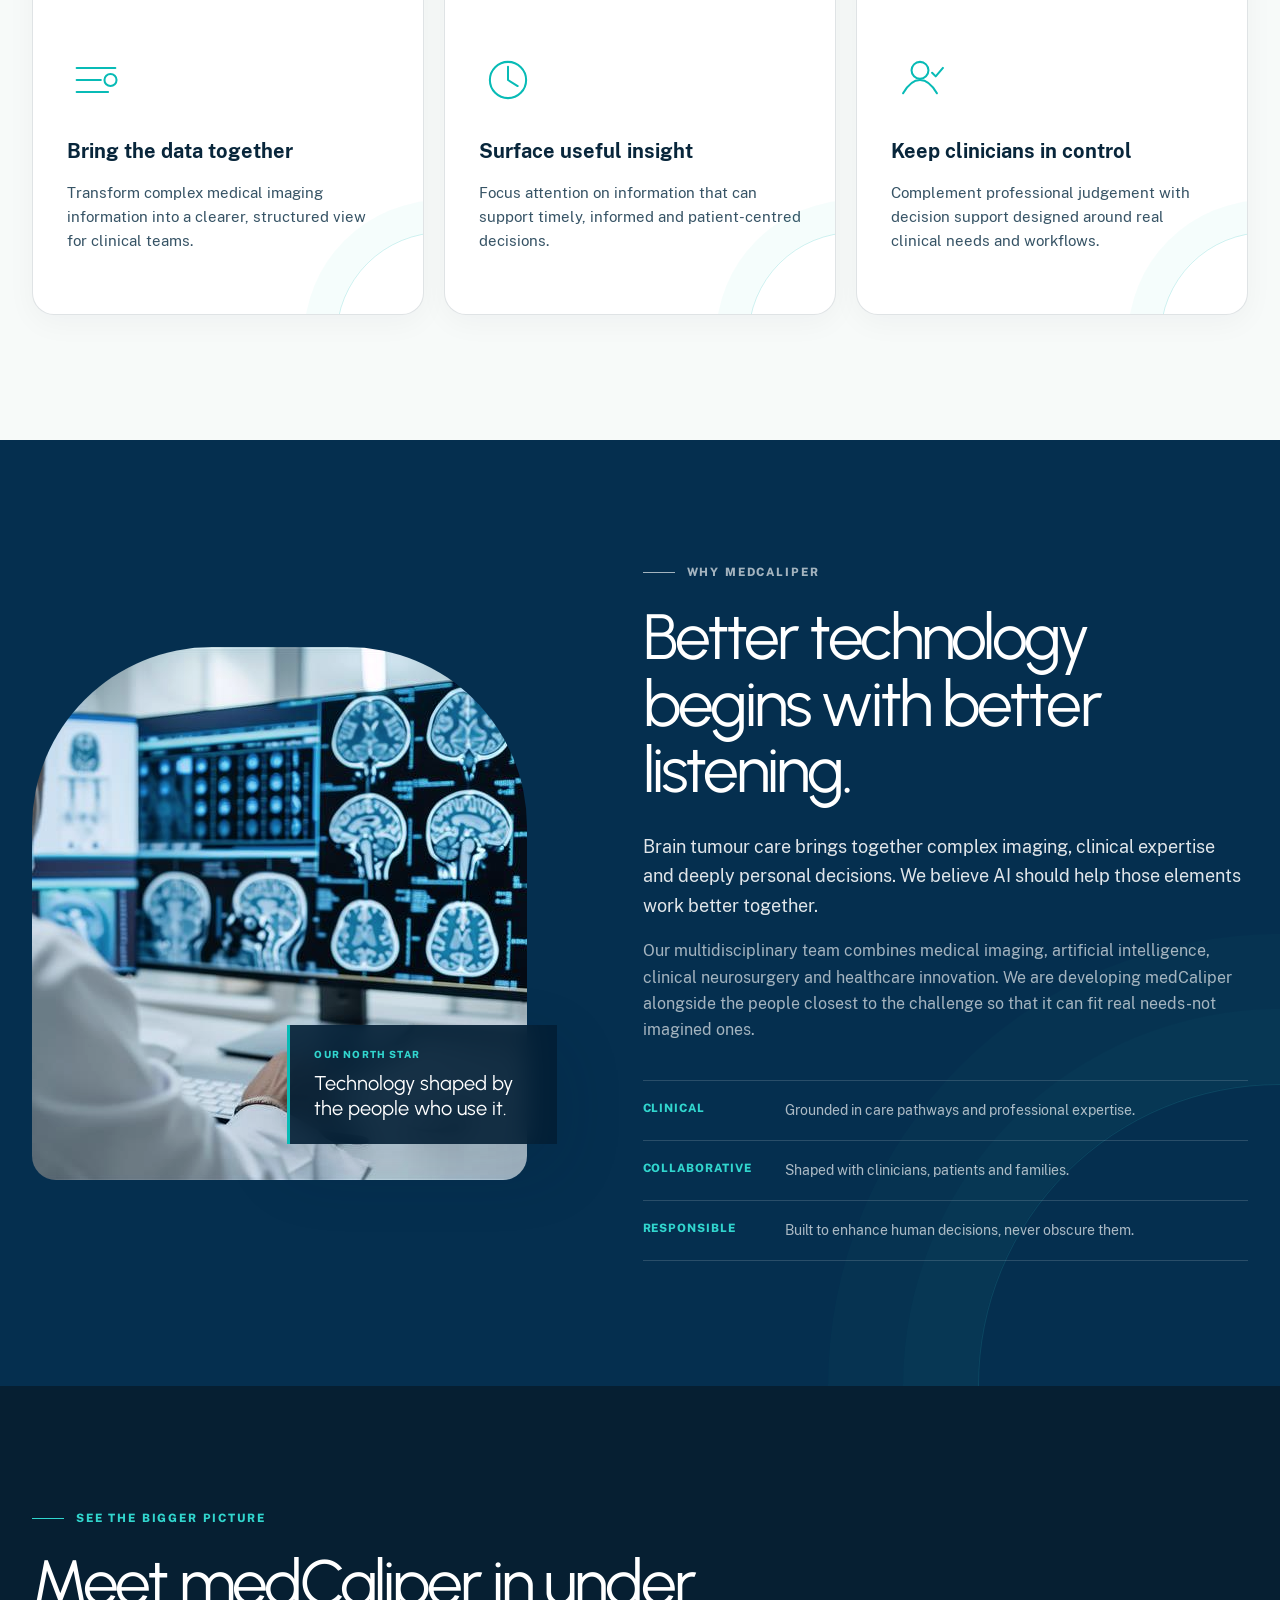
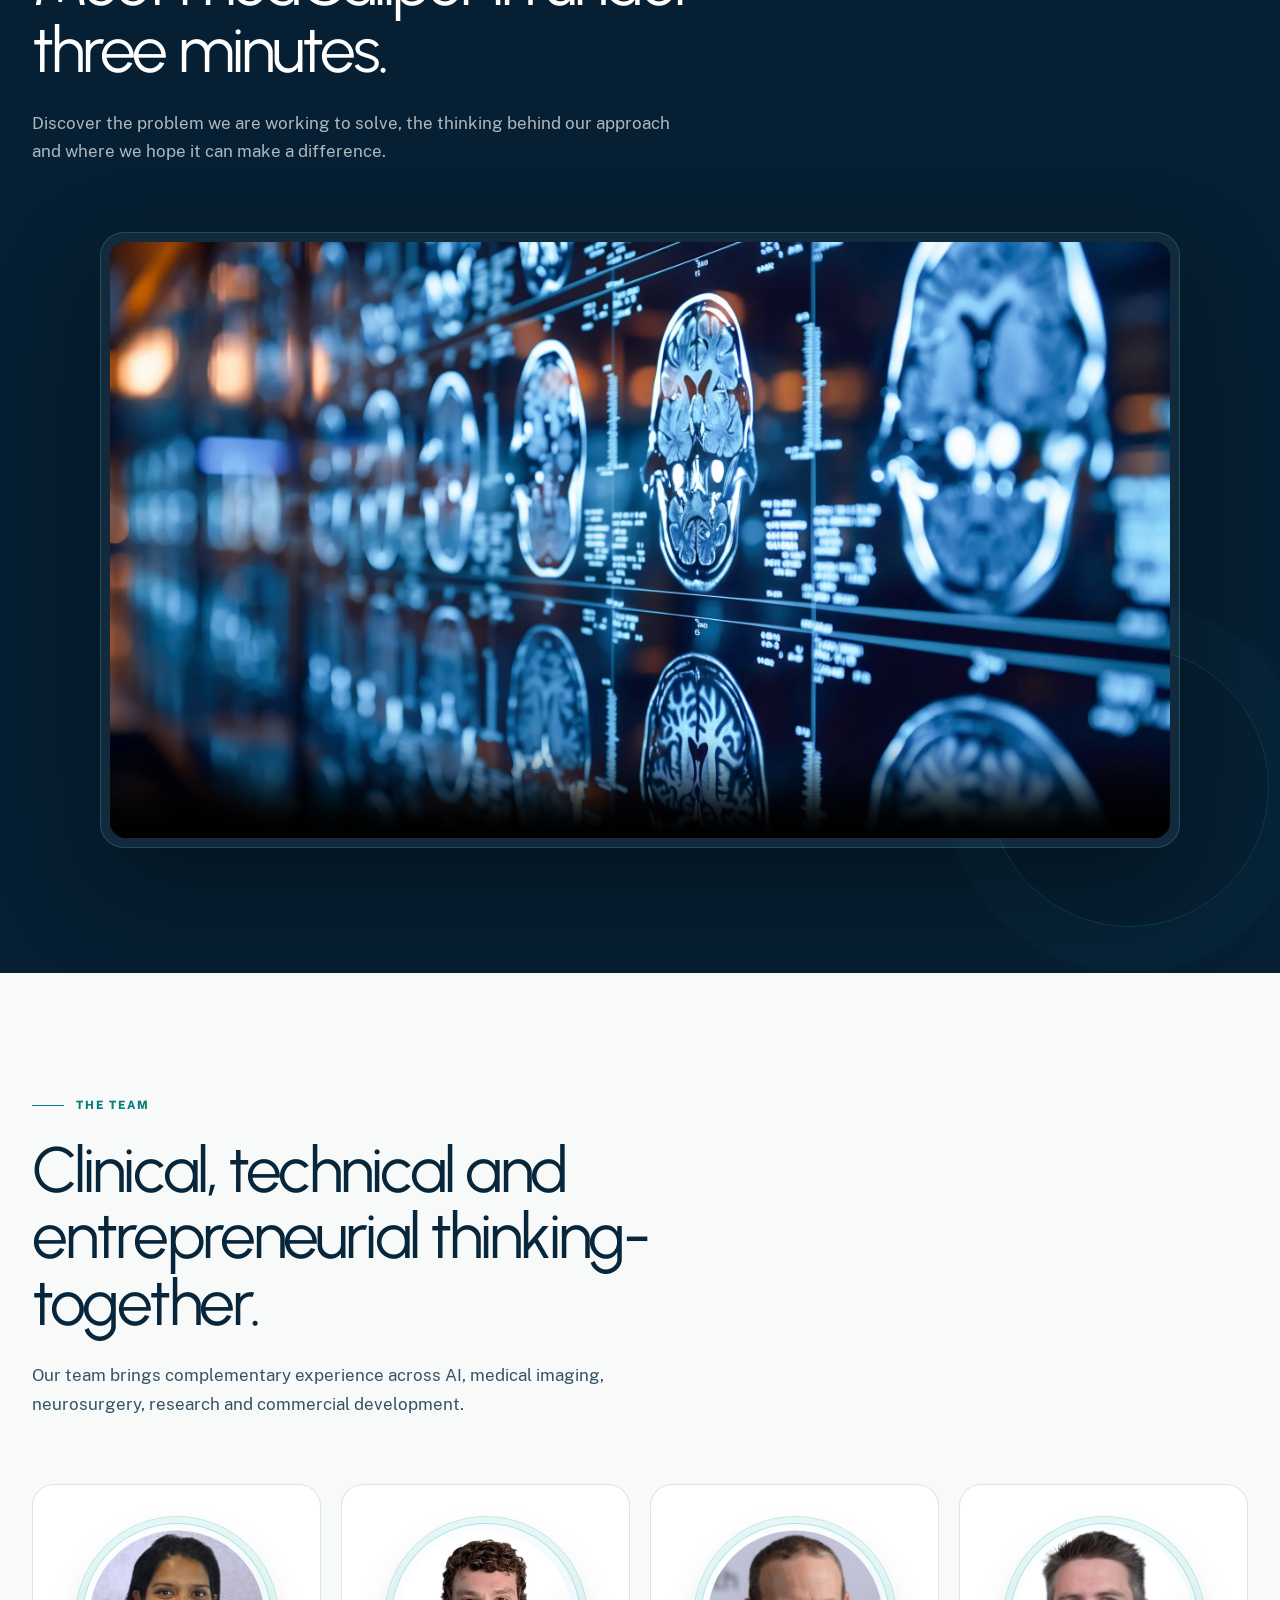
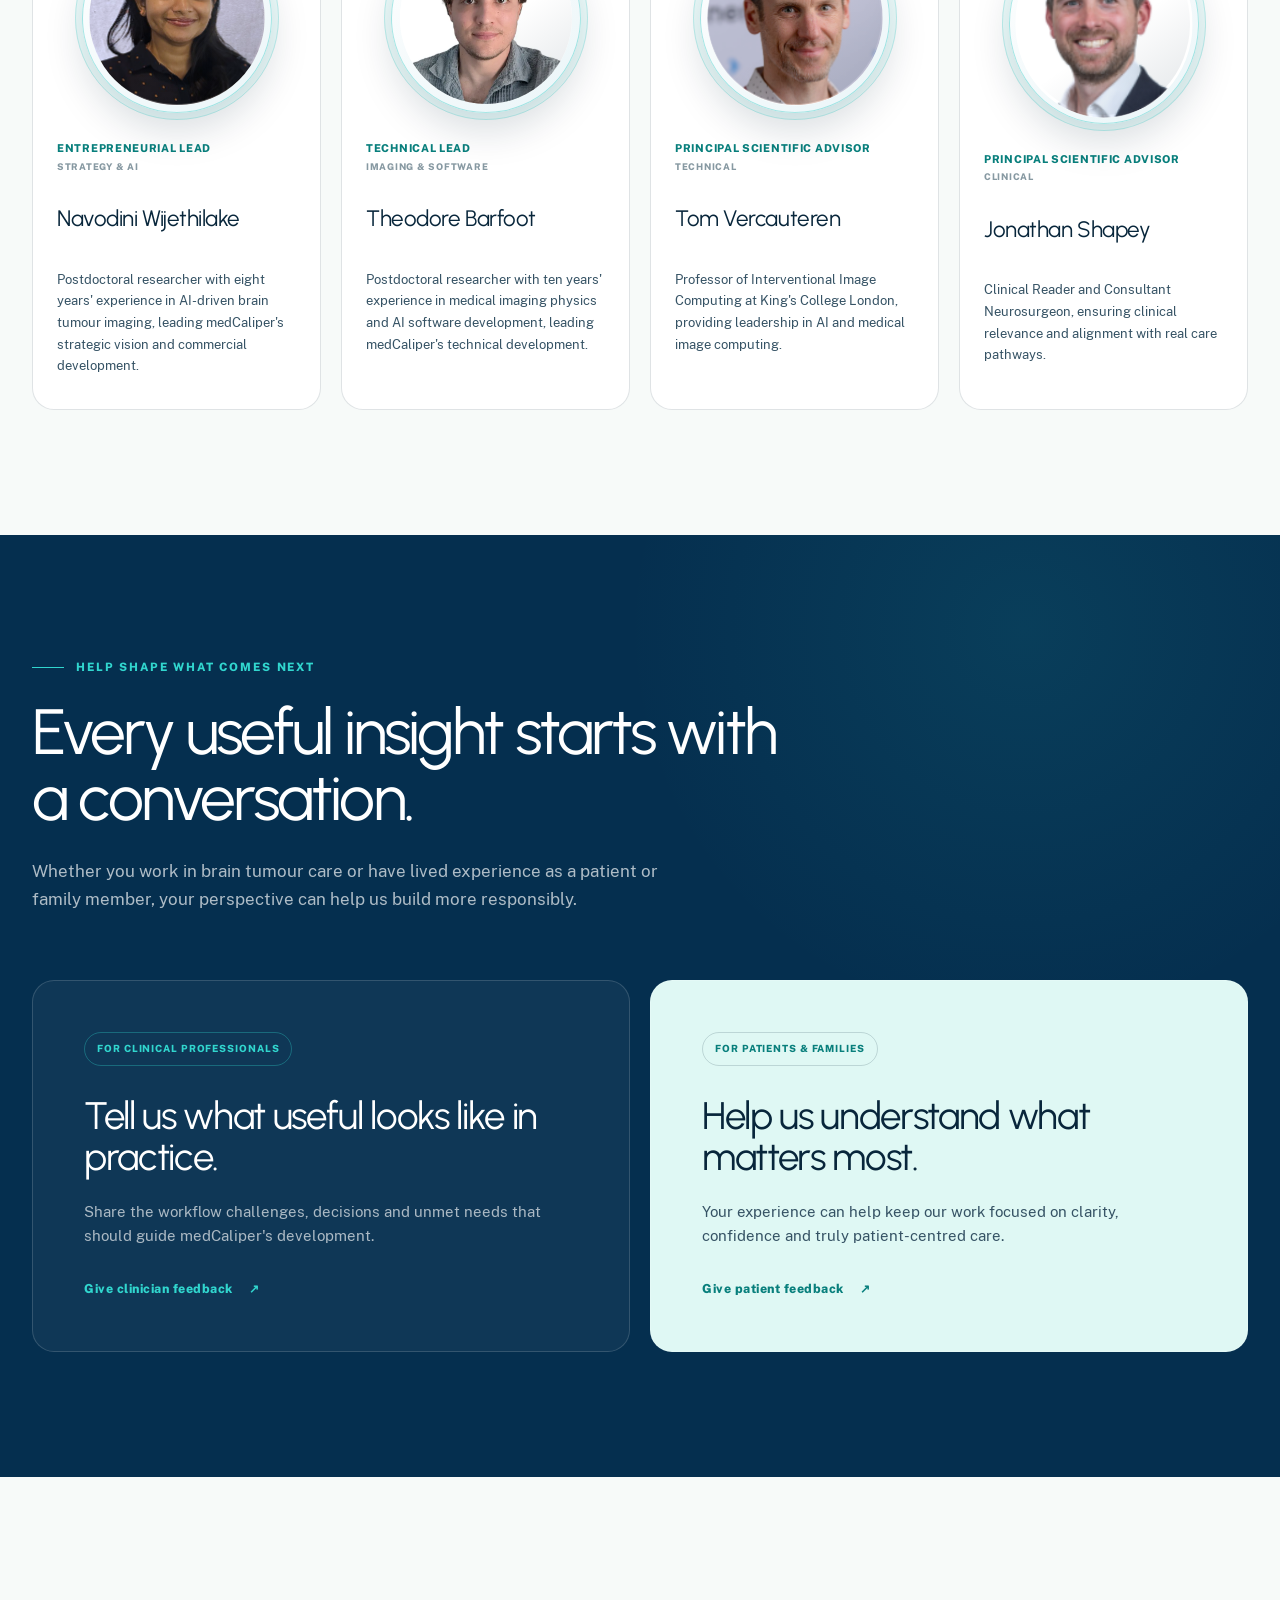
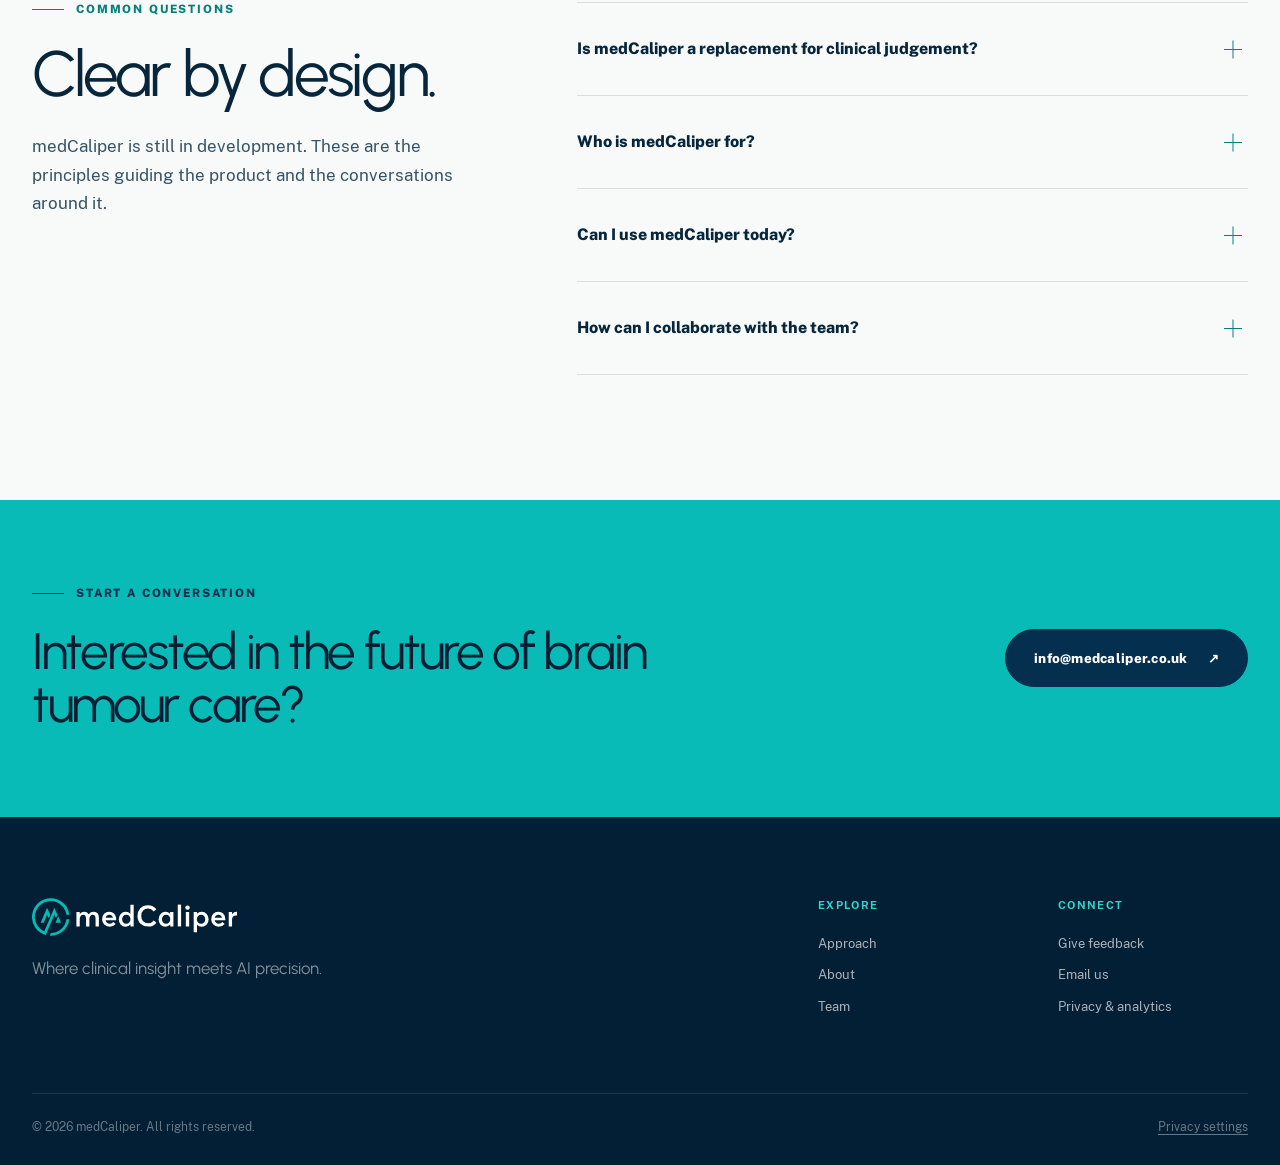
==== commit 00a1de79: "Redesign medCaliper site and add consent-aware analytics" ====
--- a/index.html
+++ b/index.html
@@ -1,858 +1,330 @@
-<!DOCTYPE html>
+<!doctype html>
 <html lang="en">
 <head>
-  <meta charset="UTF-8" />
-  <meta name="viewport" content="width=device-width, initial-scale=1.0" />
-  <title>medCaliper</title>
-  
-  <!-- Preload critical assets -->
-  <link rel="preload" href="neuroradiology-bg.jpeg" as="image">
-  <link rel="preload" href="logo.svg" as="image">
-  
-  <!-- Favicon -->
-  <link rel="apple-touch-icon" sizes="180x180" href="./apple-touch-icon.png">
-  <link rel="icon" type="image/png" sizes="32x32" href="./favicon-32x32.png">
-  <link rel="icon" type="image/png" sizes="16x16" href="./favicon-16x16.png">
-  <link rel="manifest" href="./site.webmanifest">
-  <link rel="shortcut icon" href="./favicon.ico">
-  
-  <!-- Load Urbanist and Public Sans fonts -->
-  <link rel="preconnect" href="https://fonts.googleapis.com">
-  <link rel="preconnect" href="https://fonts.gstatic.com" crossorigin>
-  <link href="https://fonts.googleapis.com/css2?family=Urbanist:wght@300;400;500;700&family=Public+Sans:wght@300;400;500;700&display=swap" rel="stylesheet">
-  
-  <style>
-    html {
-      scroll-behavior: smooth;
-    }
-
-    body {
-      margin: 0;
-      font-family: 'Public Sans', sans-serif;
-      background-color: #053c68;
-      color: #eaf3f4;
-      line-height: 1.6;
-      overflow-x: hidden;
-      position: relative;
-    }
-
-    /* Background image with lazy loading effect */
-    .bg-image {
-      position: fixed;
-      top: 0;
-      left: 0;
-      width: 100%;
-      height: 100%;
-      background-color: #053c68;
-      background-image: url('neuroradiology-bg.jpeg');
-      background-size: cover;
-      background-position: center;
-      background-repeat: no-repeat;
-      z-index: -2;
-      opacity: 0;
-      transition: opacity 0.5s ease-in-out;
-    }
-
-    .bg-image.loaded {
-      opacity: 1;
-    }
-
-    body::before {
-      content: '';
-      position: fixed;
-      top: 0;
-      left: 0;
-      width: 100%;
-      height: 100%;
-      background-color: rgba(0, 0, 0, 0.5);
-      z-index: -1;
-      pointer-events: none;
-    }
-
-    header {
-      height: 100vh;
-      background-color: rgba(0, 0, 0, 0.2);
-      color: #eaf3f4;
-      display: flex;
-      flex-direction: column;
-      justify-content: center;
-      align-items: center;
-      padding: 1rem;
-      text-align: center;
-      box-shadow: 0 2px 10px rgba(7, 186, 181, 0.08);
-      backdrop-filter: blur(2px);
-      position: relative;
-    }
-
-    .logo {
-      max-width: 620px;
-      width: 100%;
-      height: auto;
-      margin-bottom: 2rem;
-      transition: all 0.6s ease;
-    }
-
-    .logo.moving {
-      position: fixed;
-      top: 1rem;
-      left: 1rem;
-      width: 120px;
-      max-width: 120px;
-      z-index: 1001;
-      margin-bottom: 0;
-    }
-
-    header p {
-      font-family: 'Urbanist', sans-serif;
-      font-style: italic;
-      color: #eaf3f4;
-      font-size: 2.5rem;
-      max-width: 90%;
-      margin-bottom: 3rem;
-      opacity: 0;
-      transform: translateY(30px);
-      animation: fadeInUp 1.2s ease-out 1.5s forwards;
-    }
-
-    @keyframes fadeInUp {
-      from {
-        opacity: 0;
-        transform: translateY(30px);
-      }
-      to {
-        opacity: 1;
-        transform: translateY(0);
-      }
-    }
-
-    .scroll-indicator {
-      position: absolute;
-      bottom: 2rem;
-      left: 50%;
-      transform: translateX(-50%);
-      color: #07bab5;
-      font-size: 1.2rem;
-      animation: bounce 2s infinite;
-      cursor: pointer;
-    }
-
-    @keyframes bounce {
-      0%, 20%, 50%, 80%, 100% {
-        transform: translateX(-50%) translateY(0);
-      }
-      40% {
-        transform: translateX(-50%) translateY(-10px);
-      }
-      60% {
-        transform: translateX(-50%) translateY(-5px);
-      }
-    }
-
-    nav {
-      position: fixed;
-      top: 0;
-      left: 0;
-      right: 0;
-      background-color: rgba(5, 60, 104, 0.95);
-      padding: 1rem;
-      display: flex;
-      justify-content: space-between;
-      align-items: center;
-      box-shadow: 0 2px 6px rgba(7, 186, 181, 0.1);
-      backdrop-filter: blur(10px);
-      z-index: 1000;
-    }
-
-    .nav-logo {
-      height: 40px;
-      width: auto;
-      opacity: 0;
-      transition: opacity 0.6s ease 0.3s;
-      cursor: pointer;
-    }
-
-    .nav-logo.visible {
-      opacity: 1;
-    }
-
-    .nav-links {
-      display: flex;
-      gap: 1.5rem;
-    }
-
-    nav a {
-      color: #07bab5;
-      text-decoration: none;
-      font-weight: 600;
-      transition: color 0.3s ease;
-    }
-
-    nav a:hover {
-      color: #eaf3f4;
-    }
-
-    main {
-      padding: 3rem 2rem;
-      max-width: 1200px;
-      margin: auto;
-    }
-
-    .section {
-      background-color: rgba(5, 60, 104, 0.5);
-      border: 1px solid rgba(7, 186, 181, 0.12);
-      padding: 2rem;
-      border-radius: 20px;
-      margin-bottom: 2.5rem;
-      box-shadow: 0 4px 20px rgba(7, 186, 181, 0.03);
-      transition: transform 0.3s ease, box-shadow 0.3s ease;
-      backdrop-filter: blur(5px);
-    }
-
-    .section.wide {
-      max-width: 1200px;
-      margin-left: auto;
-      margin-right: auto;
-      padding: 2rem 3rem;
-    }
-
-    .section:hover {
-      transform: translateY(-5px);
-      box-shadow: 0 8px 25px rgba(7, 186, 181, 0.07);
-    }
-
-    h2, h3 {
-      font-family: 'Urbanist', sans-serif;
-      color: #07bab5;
-      margin-top: 0;
-    }
-
-    a {
-      color: #07bab5;
-      text-decoration: underline;
-    }
-
-    .video-container {
-      position: relative;
-      width: 100%;
-      max-width: 100%;
-      overflow: hidden;
-      border-radius: 12px;
-      box-shadow: 0 4px 15px rgba(7, 186, 181, 0.15);
-      margin-top: 1.5rem;
-    }
-
-    .video-container video {
-      width: 100%;
-      height: auto;
-      border: none;
-      border-radius: 12px;
-      display: block;
-    }
-
-    .feedback-link {
-      display: inline-block;
-      margin-top: 1rem;
-      padding: 0.75rem 1.5rem;
-      background: #07bab5;
-      color: #053c68;
-      border-radius: 30px;
-      font-weight: bold;
-      text-decoration: none;
-      transition: background 0.3s ease, transform 0.2s ease;
-      box-sizing: border-box;
-    }
-
-    .feedback-link:hover {
-      background: #eaf3f4;
-      transform: scale(1.05);
-    }
-
-    footer {
-      font-size: 0.9rem;
-      padding: 1.5rem 1rem;
-      text-align: center;
-      background-color: rgba(36, 54, 81, 0.95);
-      color: #eaf3f4;
-      backdrop-filter: blur(2px);
-    }
-
-    .team-grid {
-      display: grid;
-      grid-template-columns: repeat(4, minmax(0, 1fr));
-      gap: 3rem;
-      margin-top: 2rem;
-    }
-
-    .team-member {
-      background-color: rgba(5, 60, 104, 0.3);
-      padding: 1.5rem;
-      border-radius: 15px;
-      border: 1px solid rgba(7, 186, 181, 0.2);
-    }
-
-    .team-member h4 {
-      font-family: 'Urbanist', sans-serif;
-      color: #07bab5;
-      margin-top: 0;
-      font-size: 1.2rem;
-    }
-
-    .team-member .role {
-      color: #eaf3f4;
-      font-style: italic;
-      margin-bottom: 1rem;
-    }
-
-    .team-card {
-      background-color: rgba(5, 60, 104, 0.4);
-      padding: 2rem;
-      border-radius: 20px;
-      border: 1px solid rgba(7, 186, 181, 0.2);
-      text-align: center;
-      transition: transform 0.3s ease, box-shadow 0.3s ease;
-    }
-
-    .team-card:hover {
-      transform: translateY(-5px);
-      box-shadow: 0 8px 25px rgba(7, 186, 181, 0.15);
-    }
-
-    .team-photo {
-      width: 150px;
-      height: 150px;
-      border-radius: 50%;
-      object-fit: cover;
-      margin: 0 auto 1.5rem;
-      border: 3px solid #07bab5;
-      display: block;
-    }
-
-    .team-card h4 {
-      font-family: 'Urbanist', sans-serif;
-      color: #07bab5;
-      margin: 0 0 0.5rem 0;
-      font-size: 1.4rem;
-    }
-
-    .team-title {
-      color: #eaf3f4;
-      font-style: italic;
-      margin-bottom: 1rem;
-      font-size: 1.1rem;
-    }
-
-    .team-description {
-      color: #eaf3f4;
-      line-height: 1.6;
-      text-align: center;
-    }
-
-    /* Improved mobile navigation with hamburger menu */
-    .hamburger {
-      display: none;
-      flex-direction: column;
-      cursor: pointer;
-      gap: 5px;
-      padding: 10px;
-    }
-
-    .hamburger span {
-      width: 25px;
-      height: 3px;
-      background-color: #07bab5;
-      border-radius: 3px;
-      transition: all 0.3s ease;
-    }
-
-    .hamburger.active span:nth-child(1) {
-      transform: rotate(45deg) translate(5px, 5px);
-    }
-
-    .hamburger.active span:nth-child(2) {
-      opacity: 0;
-    }
-
-    .hamburger.active span:nth-child(3) {
-      transform: rotate(-45deg) translate(7px, -6px);
-    }
-
-    @media (max-width: 1300px) {
-      main {
-        max-width: 95%;
-        padding: 2rem;
-      }
-
-      .section.wide {
-        max-width: 95%;
-        padding: 2rem;
-      }
-
-      .team-grid {
-        gap: 2rem;
-      }
-    }
-
-    @media (max-width: 1100px) {
-      .team-grid {
-        grid-template-columns: repeat(2, 1fr);
-      }
-    }
-
-    @media (max-width: 900px) {
-      main {
-        max-width: 900px;
-        padding: 2rem;
-      }
-
-      .section.wide {
-        max-width: 900px;
-        padding: 2rem;
-      }
-    }
-
-    @media (max-width: 600px) {
-      nav {
-        flex-direction: row;
-        justify-content: space-between;
-        padding: 0.75rem 1rem;
-        gap: 0;
-      }
-
-      .hamburger {
-        display: flex;
-      }
-
-      .nav-logo {
-        height: 35px;
-        position: static;
-      }
-
-      .nav-links {
-        position: absolute;
-        top: 100%;
-        left: 0;
-        right: 0;
-        background-color: rgba(5, 60, 104, 0.98);
-        flex-direction: column;
-        padding: 1rem;
-        gap: 1rem;
-        transform: translateY(-100%);
-        opacity: 0;
-        pointer-events: none;
-        transition: all 0.3s ease;
-        text-align: center;
-      }
-
-      .nav-links.active {
-        transform: translateY(0);
-        opacity: 1;
-        pointer-events: auto;
-      }
-
-      .nav-links a {
-        padding: 0.75rem 1rem;
-        font-size: 1.1rem;
-        display: block;
-      }
-
-      header {
-        padding: 1rem 0.5rem;
-      }
-
-      header p {
-        font-size: 1.5rem;
-        padding: 0 1rem;
-        margin-bottom: 2rem;
-      }
-
-      .logo {
-        max-width: 280px;
-        margin-bottom: 1.5rem;
-      }
-
-      .logo.moving {
-        width: 100px;
-        max-width: 100px;
-        top: 0.75rem;
-        left: 0.75rem;
-      }
-
-      main {
-        padding: 1.5rem 1rem;
-      }
-
-      .section {
-        padding: 1.5rem;
-        border-radius: 15px;
-        margin-bottom: 1.5rem;
-      }
-
-      .section.wide {
-        padding: 1.5rem;
-      }
-
-      h2 {
-        font-size: 1.5rem;
-      }
-
-      h3 {
-        font-size: 1.2rem;
-      }
-
-      p {
-        font-size: 0.95rem;
-      }
-
-      .team-grid {
-        grid-template-columns: 1fr;
-        gap: 1.5rem;
-      }
-
-      .team-card {
-        padding: 1.5rem;
-      }
-
-      .team-card:last-child {
-        grid-column: auto;
-        max-width: 100%;
-      }
-
-      .team-photo {
-        width: 100px;
-        height: 100px;
-      }
-
-      .team-card h4 {
-        font-size: 1.1rem;
-      }
-
-      .team-title {
-        font-size: 0.9rem;
-      }
-
-      .team-description {
-        font-size: 0.9rem;
-      }
-
-      .feedback-link {
-        display: block;
-        width: calc(100% - 0px);
-        max-width: 100%;
-        text-align: center;
-        padding: 1rem 1rem;
-        font-size: 0.95rem;
-        box-sizing: border-box;
-        margin-left: 0;
-        margin-right: 0;
-      }
-
-      .video-container {
-        border-radius: 10px;
-      }
-
-      footer {
-        padding: 1rem;
-        font-size: 0.8rem;
-      }
-
-      .scroll-indicator {
-        font-size: 0.9rem;
-        bottom: 1.5rem;
-      }
-    }
-
-    /* Extra small screens */
-    @media (max-width: 380px) {
-      .logo {
-        max-width: 220px;
-      }
-
-      header p {
-        font-size: 1.3rem;
-      }
-
-      .section {
-        padding: 1rem;
-      }
-
-      .team-photo {
-        width: 80px;
-        height: 80px;
-      }
-
-      .feedback-link {
-        padding: 0.85rem 0.75rem;
-        font-size: 0.9rem;
-      }
-    }
-
-    /* Tablet improvements */
-    @media (min-width: 601px) and (max-width: 900px) {
-      .team-grid {
-        grid-template-columns: repeat(2, 1fr);
-        gap: 1.5rem;
-      }
-
-      header p {
-        font-size: 2rem;
-      }
-    }
-  </style>
+  <meta charset="utf-8">
+  <meta name="viewport" content="width=device-width, initial-scale=1">
+  <title>medCaliper | AI-assisted insight for brain tumour care</title>
+  <meta name="description" content="medCaliper is developing AI-powered decision support to help clinical teams turn complex brain tumour imaging data into clearer, actionable insight.">
+  <meta name="theme-color" content="#062f4f">
+  <meta name="robots" content="index, follow">
+  <link rel="canonical" href="https://www.medcaliper.co.uk/">
+  <meta property="og:type" content="website">
+  <meta property="og:title" content="medCaliper | AI-assisted insight for brain tumour care">
+  <meta property="og:description" content="Bringing clinical insight and AI precision together to support more personalised brain tumour care.">
+  <meta property="og:url" content="https://www.medcaliper.co.uk/">
+  <meta property="og:image" content="https://www.medcaliper.co.uk/neuroradiology-bg-1.jpg">
+  <meta name="twitter:card" content="summary_large_image">
+  <link rel="preload" href="hero-brain.webp" as="image" type="image/webp">
+  <link rel="preload" href="logo.svg" as="image" type="image/svg+xml">
+  <link rel="preload" href="fonts/PublicSans-Regular.ttf" as="font" type="font/ttf" crossorigin>
+  <link rel="preload" href="fonts/Urbanist-Regular.ttf" as="font" type="font/ttf" crossorigin>
+  <link rel="apple-touch-icon" sizes="180x180" href="apple-touch-icon.png">
+  <link rel="icon" type="image/png" sizes="32x32" href="favicon-32x32.png">
+  <link rel="icon" type="image/png" sizes="16x16" href="favicon-16x16.png">
+  <link rel="manifest" href="site.webmanifest">
+  <link rel="stylesheet" href="styles.css">
+  <script type="application/ld+json">
+  {
+    "@context": "https://schema.org",
+    "@type": "Organization",
+    "name": "medCaliper",
+    "url": "https://www.medcaliper.co.uk/",
+    "logo": "https://www.medcaliper.co.uk/logo.svg",
+    "email": "info@medcaliper.co.uk",
+    "description": "AI-powered decision support in development for personalised brain tumour care."
+  }
+  </script>
 </head>
 <body>
-
-  <!-- Background image container -->
-  <div class="bg-image" id="bgImage"></div>
-
-  <nav>
-    <img src="logo.svg" alt="MedCaliper Logo" class="nav-logo" id="navLogo" style="cursor: pointer;">
-    <div class="hamburger" id="hamburger">
-      <span></span>
-      <span></span>
-      <span></span>
-    </div>
-    <div class="nav-links" id="navLinks">
-      <a href="#about">About Us</a>
-      <a href="#team">Team</a>
-      <a href="#feedback">Feedback</a>
+  <a class="skip-link" href="#main-content">Skip to main content</a>
+  <div class="scroll-progress" aria-hidden="true"><span id="scrollProgress"></span></div>
+
+  <nav class="site-nav" id="siteNav" aria-label="Primary navigation">
+    <div class="nav-inner">
+      <a class="brand" href="#top" aria-label="medCaliper home" data-track-event="navigation_click" data-track-label="Home">
+        <img src="logo.svg" alt="" width="220" height="40">
+      </a>
+      <button class="menu-toggle" id="menuToggle" type="button" aria-expanded="false" aria-controls="navLinks" aria-label="Open navigation menu">
+        <span></span><span></span><span></span>
+      </button>
+      <div class="nav-links" id="navLinks">
+        <a href="#approach" data-track-event="navigation_click" data-track-label="Approach">Approach</a>
+        <a href="#about" data-track-event="navigation_click" data-track-label="About">About</a>
+        <a href="#team" data-track-event="navigation_click" data-track-label="Team">Team</a>
+        <a href="#video" data-track-event="navigation_click" data-track-label="Video">Video</a>
+        <a class="nav-cta" href="#get-involved" data-track-event="navigation_click" data-track-label="Get involved">Get involved</a>
+      </div>
     </div>
   </nav>
 
-  <header>
-    <img src="logo.svg" alt="MedCaliper Logo" class="logo" id="mainLogo">
-    <p>Where clinical insight meets AI precision</p>
+  <header class="hero" id="top">
+    <div class="hero-media" aria-hidden="true"></div>
+    <div class="hero-grid page-shell">
+      <div class="hero-copy reveal">
+        <div class="hero-brand" id="heroBrand" aria-hidden="true">
+          <img src="logo.svg" alt="" width="703" height="129">
+        </div>
+        <p class="eyebrow"><span></span> AI-assisted brain tumour care</p>
+        <h1>Complex imaging.<br><em>Clearer clinical insight.</em></h1>
+        <p class="hero-intro">medCaliper is developing AI-powered decision support to help clinical teams make complex medical imaging data more actionable-and personalised care more achievable.</p>
+        <div class="hero-actions">
+          <a class="button button-primary" href="#video" data-track-event="cta_click" data-track-label="Watch overview">Watch the overview <span aria-hidden="true">↘</span></a>
+          <a class="button button-secondary" href="#approach" data-track-event="cta_click" data-track-label="Explore approach">Explore our approach</a>
+        </div>
+        <p class="hero-note">Designed to support clinical expertise, not replace it.</p>
+      </div>
+
+      <div class="insight-panel reveal" id="insightPanel" aria-label="Illustration of imaging data becoming structured clinical insight">
+        <div class="panel-topline">
+          <span>Imaging intelligence</span>
+          <span class="live-indicator"><i></i> Decision support</span>
+        </div>
+        <div class="scan-window">
+          <div class="scan-image" aria-hidden="true"></div>
+          <span class="scan-line" aria-hidden="true"></span>
+          <span class="target-ring target-ring-one" aria-hidden="true"></span>
+          <span class="target-ring target-ring-two" aria-hidden="true"></span>
+          <span class="scan-label">MRI analysis</span>
+        </div>
+        <div class="signal-row">
+          <div><small>01</small><span>See the signal</span></div>
+          <div><small>02</small><span>Connect the context</span></div>
+          <div><small>03</small><span>Support the decision</span></div>
+        </div>
+      </div>
+    </div>
+    <a class="hero-scroll" href="#support" aria-label="Scroll to learn more"><span></span> Scroll to discover</a>
   </header>
 
-  <main>
-    <div class="section" id="about">
-      <h2>About medCaliper</h2>
-      <p>
-        <strong>medCaliper</strong> is an AI-powered tool we're developing to support personalised brain tumour care.
-        Our aim is to help make clinical decision-making more efficient and better aligned with patient needs.
-        This project is proudly backed by the <strong>King's Medtech Accelerator Programme delivered by London Institute for Healthcare Engineering and the Innovate UK - ICURe Programme.</strong>
-      </p>
-
-      <h3 style="margin-top: 2rem;">Our Mission</h3>
-      <p>
-        We are dedicated to revolutionising brain tumour care through cutting-edge artificial intelligence. 
-        Our mission is to bridge the gap between complex medical data and actionable clinical insights, empowering healthcare professionals 
-        to make more informed, personalised treatment decisions for their patients.
-      </p>
-
-      <h3>Our Vision</h3>
-      <p>
-        We envision a future where AI-powered medical tools seamlessly integrate into clinical workflows, enhancing rather than 
-        replacing the expertise of medical professionals. Our goal is to create technology that supports clinicians in delivering 
-        the highest standard of care while reducing the burden of complex data analysis.
-      </p>
-
-      <!-- <h3>Our Team</h3>
-      <p>
-        Our multidisciplinary team combines expertise in artificial intelligence, medical imaging, clinical practice, and healthcare innovation. 
-        Together, we bring decades of experience in developing practical solutions for real-world medical challenges.
-      </p> -->
-      
-      <!-- <div class="team-grid">
-        <div class="team-member">
-          <h4>Clinical Team</h4>
-          <div class="role">Medical Experts</div>
-          <p>Our clinical advisors bring deep expertise in neurosurgery, oncology, and radiology, ensuring our tools meet real clinical needs.</p>
-        </div>
-        
-        <div class="team-member">
-          <h4>AI & Technology Team</h4>
-          <div class="role">Technical Experts</div>
-          <p>Our technologists specialise in machine learning, medical imaging analysis, and healthcare software development.</p>
-        </div>
-        
-        <div class="team-member">
-          <h4>Research Team</h4>
-          <div class="role">Scientific Experts</div>
-          <p>Our researchers focus on translating cutting-edge scientific discoveries into practical clinical applications.</p>
-        </div>
-      </div> -->
-
-      <h3 style="margin-top: 2rem;">Our Partners</h3>
-      <p>
-        We collaborate with leading medical institutions and research centres to ensure our tools are grounded in the 
-        latest scientific evidence and clinical best practices.
-      </p>
-    </div>
-
-    <div class="section wide" id="team">
-      <h2>Our Team</h2>
-      <p>
-        Meet the dedicated professionals behind medCaliper. Our multidisciplinary team brings together expertise in 
-        entrepreneurship, artificial intelligence, medical imaging, and clinical neurosurgery to revolutionise brain tumour care.
-      </p>
-      
-      <div class="team-grid">
-        <div class="team-card">
-          <img src="NW-photo.png" alt="Navodini Wijethilake" class="team-photo">
-          <h4>Navodini Wijethilake</h4>
-          <div class="team-title">Entrepreneurial Lead</div>
-          <div class="team-description">
-            Postdoctoral researcher with 8 years' experience in AI-driven brain tumour imaging. Navodini leads the strategic vision and commercial development of MedCaliper.
+  <main id="main-content">
+    <section class="support-strip" id="support" data-track-section="Programme support">
+      <div class="page-shell support-inner reveal">
+        <p>Partnerships &amp; programme support</p>
+        <div class="support-logos" aria-label="Partner and supporting organisations">
+          <a class="support-logo support-logo-lihe" href="https://lihe.org.uk/" target="_blank" rel="noopener noreferrer" aria-label="Visit the London Institute for Healthcare Engineering website" data-track-event="partner_click" data-track-label="LIHE">
+            <img src="partner-lihe.webp" alt="London Institute for Healthcare Engineering" width="650" height="143">
+          </a>
+          <a class="support-logo support-logo-kcl" href="https://www.kcl.ac.uk/" target="_blank" rel="noopener noreferrer" aria-label="Visit King's College London website" data-track-event="partner_click" data-track-label="King's College London">
+            <img src="partner-kcl.svg" alt="King's College London" width="160" height="122">
+          </a>
+          <a class="support-logo support-logo-innovate" href="https://www.ukri.org/councils/innovate-uk/" target="_blank" rel="noopener noreferrer" aria-label="Visit the Innovate UK website" data-track-event="partner_click" data-track-label="Innovate UK">
+            <img src="partner-innovate-uk-horizontal.png" alt="Innovate UK" width="1491" height="480">
+          </a>
+          <a class="support-logo support-logo-crh" href="https://www.cancerresearchhorizons.com/" target="_blank" rel="noopener noreferrer" aria-label="Visit the Cancer Research Horizons website" data-track-event="partner_click" data-track-label="Cancer Research Horizons">
+            <img src="partner-cancer-research-horizons.svg" alt="Cancer Research Horizons" width="260" height="106">
+          </a>
+        </div>
+      </div>
+    </section>
+
+    <section class="section section-light" id="approach" data-track-section="Approach">
+      <div class="page-shell">
+        <div class="section-heading reveal">
+          <p class="eyebrow eyebrow-dark"><span></span> Our approach</p>
+          <h2>From complex data to more confident conversations.</h2>
+          <p>We are building medCaliper around a simple idea: AI is most useful when it makes important clinical information easier to understand and act on.</p>
+        </div>
+        <div class="approach-grid">
+          <article class="approach-card reveal" tabindex="0">
+            <span class="card-number">01</span>
+            <div class="card-icon" aria-hidden="true"><svg viewBox="0 0 48 48"><path d="M8 14h32M8 24h20M8 34h26"/><circle cx="36" cy="24" r="5"/></svg></div>
+            <h3>Bring the data together</h3>
+            <p>Transform complex medical imaging information into a clearer, structured view for clinical teams.</p>
+          </article>
+          <article class="approach-card reveal" tabindex="0">
+            <span class="card-number">02</span>
+            <div class="card-icon" aria-hidden="true"><svg viewBox="0 0 48 48"><circle cx="24" cy="24" r="15"/><path d="M24 13v11l8 5"/></svg></div>
+            <h3>Surface useful insight</h3>
+            <p>Focus attention on information that can support timely, informed and patient-centred decisions.</p>
+          </article>
+          <article class="approach-card reveal" tabindex="0">
+            <span class="card-number">03</span>
+            <div class="card-icon" aria-hidden="true"><svg viewBox="0 0 48 48"><path d="M10 35c4-7 9-11 14-11s10 4 14 11"/><circle cx="24" cy="16" r="7"/><path d="m34 18 3 3 6-7"/></svg></div>
+            <h3>Keep clinicians in control</h3>
+            <p>Complement professional judgement with decision support designed around real clinical needs and workflows.</p>
+          </article>
+        </div>
+      </div>
+    </section>
+
+    <section class="section story-section" id="about" data-track-section="About">
+      <div class="page-shell story-grid">
+        <div class="story-visual reveal">
+          <img src="AdobeStock_714747578.jpeg" alt="Clinician reviewing medical imaging on a workstation" width="800" height="533" loading="lazy">
+          <div class="story-caption"><span>Our north star</span><strong>Technology shaped by the people who use it.</strong></div>
+        </div>
+        <div class="story-copy reveal">
+          <p class="eyebrow"><span></span> Why medCaliper</p>
+          <h2>Better technology begins with better listening.</h2>
+          <p class="lead">Brain tumour care brings together complex imaging, clinical expertise and deeply personal decisions. We believe AI should help those elements work better together.</p>
+          <p>Our multidisciplinary team combines medical imaging, artificial intelligence, clinical neurosurgery and healthcare innovation. We are developing medCaliper alongside the people closest to the challenge so that it can fit real needs-not imagined ones.</p>
+          <div class="principles">
+            <div><span>Clinical</span><p>Grounded in care pathways and professional expertise.</p></div>
+            <div><span>Collaborative</span><p>Shaped with clinicians, patients and families.</p></div>
+            <div><span>Responsible</span><p>Built to enhance human decisions, never obscure them.</p></div>
           </div>
         </div>
-
-        <div class="team-card">
-          <img src="theo_white_background.png" alt="Theodore Barfoot" class="team-photo">
-          <h4>Theodore Barfoot</h4>
-          <div class="team-title">Technical Lead</div>
-          <div class="team-description">
-            Postdoctoral researcher with 10 years' experience in medical imaging physics and AI software development. Theo leads the technical development of MedCaliper.
-          </div>
-        </div>
-
-        <div class="team-card">
-          <img src="TV-photo.png" alt="Tom Vercauteren" class="team-photo">
-          <h4>Tom Vercauteren</h4>
-          <div class="team-title">Principal Scientific Advisor (Technical)</div>
-          <div class="team-description">
-            Professor of Interventional Image Computing at King's College London. Tom provides technical leadership in AI and medical image computing.
-          </div>
-        </div>
-
-        <div class="team-card">
-          <img src="JS-photo.png" alt="Jonathan Shapey" class="team-photo">
-          <h4>Jonathan Shapey</h4>
-          <div class="team-title">Principal Scientific Advisor (Clinical)</div>
-          <div class="team-description">
-            Clinical Reader in Neurosurgery at King's College London and Consultant Neurosurgeon at King's College Hospital. Jonathan ensures clinical relevance and seamless integration into care pathways.
-          </div>
-        </div>
-      </div>
-    </div>
-
-    <div class="section">
-      <h2>Watch Our Video</h2>
-      <div class="video-container">
-        <video controls>
-          <source src="MedCaliper Explainer Video 050625.mp4" type="video/mp4">
-          Your browser does not support the video tag.
-        </video>
-      </div>
-    </div>
-
-    <div class="section" id="feedback">
-      <h2>Feedback</h2>
-
-      <h3>Clinicians</h3>
-      <p>
-        If you're a clinician working with brain tumours, we'd love to hear your thoughts.
-        Your insights are incredibly valuable in shaping MedCaliper into a tool that truly makes a difference in practice.
-      </p>
-      <a href="https://research.typeform.com/to/GzGrkyqS" class="feedback-link" target="_blank">
-        📝 Give Clinician Feedback
-      </a>
-
-      <h3 style="margin-top:2rem;">Patients</h3>
-      <p>
-        Ultimately, our work is driven by a deep commitment to patient-centred care.
-        Your feedback is important for us to continue improving this tool, ensuring it truly meets the needs of patients and families.
-      </p>
-      <a href="https://research.typeform.com/to/S9jVlFra" class="feedback-link" target="_blank">
-        📝 Give Patient Feedback
-      </a>
-
-      <p style="margin-top: 1.5rem;">
-        Please consider sharing this with anyone who might benefit from understanding these advancements in brain tumour care.
-      </p>
-
-      <p>
-        For any questions, reach out at <a href="mailto:info@medcaliper.co.uk">info@medcaliper.co.uk</a>.
-      </p>
-    </div>
+      </div>
+    </section>
+
+    <section class="section video-section" id="video" data-track-section="Explainer video">
+      <div class="page-shell">
+        <div class="section-heading section-heading-light reveal">
+          <p class="eyebrow"><span></span> See the bigger picture</p>
+          <h2>Meet medCaliper in under three minutes.</h2>
+          <p>Discover the problem we are working to solve, the thinking behind our approach and where we hope it can make a difference.</p>
+        </div>
+        <div class="video-frame reveal">
+          <video id="explainerVideo" controls preload="metadata" poster="hero-brain.webp">
+            <source src="MedCaliper%20Explainer%20Video%20050625.mp4" type="video/mp4">
+            Your browser does not support embedded video. You can <a href="MedCaliper%20Explainer%20Video%20050625.mp4">download the video</a> instead.
+          </video>
+          <div class="video-accent" aria-hidden="true"></div>
+        </div>
+      </div>
+    </section>
+
+    <section class="section section-light team-section" id="team" data-track-section="Team">
+      <div class="page-shell">
+        <div class="section-heading reveal">
+          <p class="eyebrow eyebrow-dark"><span></span> The team</p>
+          <h2>Clinical, technical and entrepreneurial thinking-together.</h2>
+          <p>Our team brings complementary experience across AI, medical imaging, neurosurgery, research and commercial development.</p>
+        </div>
+        <div class="team-grid">
+          <article class="team-card reveal">
+            <div class="team-photo-wrap team-photo-navodini"><img src="NW-photo.png" alt="Navodini Wijethilake" width="180" height="174" loading="lazy"></div>
+            <div class="team-meta"><p>Entrepreneurial Lead</p><span>Strategy &amp; AI</span></div>
+            <h3>Navodini Wijethilake</h3>
+            <p>Postdoctoral researcher with eight years' experience in AI-driven brain tumour imaging, leading medCaliper's strategic vision and commercial development.</p>
+          </article>
+          <article class="team-card reveal">
+            <div class="team-photo-wrap team-photo-theodore"><img src="theo-photo.webp" alt="Theodore Barfoot" width="400" height="400" loading="lazy"></div>
+            <div class="team-meta"><p>Technical Lead</p><span>Imaging &amp; software</span></div>
+            <h3>Theodore Barfoot</h3>
+            <p>Postdoctoral researcher with ten years' experience in medical imaging physics and AI software development, leading medCaliper's technical development.</p>
+          </article>
+          <article class="team-card reveal">
+            <div class="team-photo-wrap team-photo-tom"><img src="TV-photo.png" alt="Tom Vercauteren" width="176" height="174" loading="lazy"></div>
+            <div class="team-meta"><p>Principal Scientific Advisor</p><span>Technical</span></div>
+            <h3>Tom Vercauteren</h3>
+            <p>Professor of Interventional Image Computing at King's College London, providing leadership in AI and medical image computing.</p>
+          </article>
+          <article class="team-card reveal">
+            <div class="team-photo-wrap team-photo-jonathan"><img src="JS-photo.png" alt="Jonathan Shapey" width="162" height="172" loading="lazy"></div>
+            <div class="team-meta"><p>Principal Scientific Advisor</p><span>Clinical</span></div>
+            <h3>Jonathan Shapey</h3>
+            <p>Clinical Reader and Consultant Neurosurgeon, ensuring clinical relevance and alignment with real care pathways.</p>
+          </article>
+        </div>
+      </div>
+    </section>
+
+    <section class="section involvement-section" id="get-involved" data-track-section="Get involved">
+      <div class="page-shell">
+        <div class="section-heading section-heading-light reveal">
+          <p class="eyebrow"><span></span> Help shape what comes next</p>
+          <h2>Every useful insight starts with a conversation.</h2>
+          <p>Whether you work in brain tumour care or have lived experience as a patient or family member, your perspective can help us build more responsibly.</p>
+        </div>
+        <div class="audience-grid">
+          <article class="audience-card reveal">
+            <span class="audience-tag">For clinical professionals</span>
+            <h3>Tell us what useful looks like in practice.</h3>
+            <p>Share the workflow challenges, decisions and unmet needs that should guide medCaliper's development.</p>
+            <a class="text-link" href="https://research.typeform.com/to/GzGrkyqS" target="_blank" rel="noopener noreferrer" data-track-event="feedback_click" data-track-label="Clinician feedback">Give clinician feedback <span aria-hidden="true">↗</span></a>
+          </article>
+          <article class="audience-card audience-card-accent reveal">
+            <span class="audience-tag">For patients &amp; families</span>
+            <h3>Help us understand what matters most.</h3>
+            <p>Your experience can help keep our work focused on clarity, confidence and truly patient-centred care.</p>
+            <a class="text-link" href="https://research.typeform.com/to/S9jVlFra" target="_blank" rel="noopener noreferrer" data-track-event="feedback_click" data-track-label="Patient feedback">Give patient feedback <span aria-hidden="true">↗</span></a>
+          </article>
+        </div>
+      </div>
+    </section>
+
+    <section class="section section-light faq-section" id="questions" data-track-section="Common questions">
+      <div class="page-shell faq-grid">
+        <div class="section-heading reveal">
+          <p class="eyebrow eyebrow-dark"><span></span> Common questions</p>
+          <h2>Clear by design.</h2>
+          <p>medCaliper is still in development. These are the principles guiding the product and the conversations around it.</p>
+        </div>
+        <div class="faq-list reveal">
+          <details data-track-details="Is medCaliper a replacement for clinical judgement">
+            <summary>Is medCaliper a replacement for clinical judgement?<span aria-hidden="true"></span></summary>
+            <p>No. medCaliper is being developed as decision support: technology that complements clinical expertise and helps make complex information more accessible.</p>
+          </details>
+          <details data-track-details="Who is medCaliper for">
+            <summary>Who is medCaliper for?<span aria-hidden="true"></span></summary>
+            <p>Our work is focused on supporting professionals involved in brain tumour care, while keeping patient and family needs central to the design process.</p>
+          </details>
+          <details data-track-details="Can I use medCaliper today">
+            <summary>Can I use medCaliper today?<span aria-hidden="true"></span></summary>
+            <p>medCaliper is currently in development and is not presented on this website as a clinical product available for use. You can help shape the work through our feedback links.</p>
+          </details>
+          <details data-track-details="How can I collaborate">
+            <summary>How can I collaborate with the team?<span aria-hidden="true"></span></summary>
+            <p>Email <a href="mailto:info@medcaliper.co.uk" data-track-event="contact_click" data-track-label="FAQ email">info@medcaliper.co.uk</a> to discuss research, clinical or innovation collaboration.</p>
+          </details>
+        </div>
+      </div>
+    </section>
+
+    <section class="contact-band" data-track-section="Contact">
+      <div class="page-shell contact-inner reveal">
+        <div>
+          <p class="eyebrow"><span></span> Start a conversation</p>
+          <h2>Interested in the future of brain tumour care?</h2>
+        </div>
+        <a class="button button-primary button-large" href="mailto:info@medcaliper.co.uk" data-track-event="contact_click" data-track-label="Main email CTA">info@medcaliper.co.uk <span aria-hidden="true">↗</span></a>
+      </div>
+    </section>
   </main>
 
-  <footer>
-    &copy; 2025 MedCaliper | All rights reserved
+  <footer class="site-footer">
+    <div class="page-shell footer-grid">
+      <div class="footer-brand"><img src="logo.svg" alt="medCaliper" width="220" height="40"><p>Where clinical insight meets AI precision.</p></div>
+      <div><h2>Explore</h2><a href="#approach">Approach</a><a href="#about">About</a><a href="#team">Team</a></div>
+      <div><h2>Connect</h2><a href="#get-involved">Give feedback</a><a href="mailto:info@medcaliper.co.uk">Email us</a><a href="privacy.html">Privacy &amp; analytics</a></div>
+    </div>
+    <div class="page-shell footer-bottom">
+      <p>&copy; <span id="currentYear">2026</span> medCaliper. All rights reserved.</p>
+      <button class="privacy-settings-link" id="privacySettings" type="button">Privacy settings</button>
+    </div>
   </footer>
 
-  <script>
-    // Preload and fade in background image
-    const bgImage = document.getElementById('bgImage');
-    const img = new Image();
-    img.onload = function() {
-      bgImage.classList.add('loaded');
-    };
-    img.src = 'neuroradiology-bg.jpeg';
-
-    window.addEventListener('scroll', function() {
-      const navLogo = document.getElementById('navLogo');
-      const mainLogo = document.getElementById('mainLogo');
-      const scrollPosition = window.scrollY;
-      const viewportHeight = window.innerHeight;
-      const triggerPoint = viewportHeight * 0.5;
-      const completePoint = viewportHeight * 0.8;
-      
-      if (scrollPosition > triggerPoint) {
-        mainLogo.classList.add('moving');
-        
-        // Show nav logo only after animation completes
-        if (scrollPosition > completePoint) {
-          navLogo.classList.add('visible');
-          mainLogo.style.opacity = '0';
-        } else {
-          navLogo.classList.remove('visible');
-          mainLogo.style.opacity = '1';
-        }
-      } else {
-        mainLogo.classList.remove('moving');
-        navLogo.classList.remove('visible');
-        mainLogo.style.opacity = '1';
-      }
-    });
-
-    // Add smooth scroll with offset for navigation links
-    document.querySelectorAll('nav a[href^="#"]').forEach(anchor => {
-      anchor.addEventListener('click', function (e) {
-        e.preventDefault();
-        const target = document.querySelector(this.getAttribute('href'));
-        if (target) {
-          const offsetTop = target.offsetTop - 100; // Adjust this value to control spacing above title
-          window.scrollTo({
-            top: offsetTop,
-            behavior: 'smooth'
-          });
-        }
-      });
-    });
-
-    // Add click functionality to nav logo to scroll to top
-    document.getElementById('navLogo').addEventListener('click', function() {
-      window.scrollTo({
-        top: 0,
-        behavior: 'smooth'
-      });
-    });
-
-    // Mobile hamburger menu toggle
-    const hamburger = document.getElementById('hamburger');
-    const navLinks = document.getElementById('navLinks');
-
-    hamburger.addEventListener('click', function() {
-      hamburger.classList.toggle('active');
-      navLinks.classList.toggle('active');
-    });
-
-    // Close mobile menu when a link is clicked
-    document.querySelectorAll('.nav-links a').forEach(link => {
-      link.addEventListener('click', function() {
-        hamburger.classList.remove('active');
-        navLinks.classList.remove('active');
-      });
-    });
-
-    // Close mobile menu when clicking outside
-    document.addEventListener('click', function(e) {
-      if (!hamburger.contains(e.target) && !navLinks.contains(e.target)) {
-        hamburger.classList.remove('active');
-        navLinks.classList.remove('active');
-      }
-    });
-  </script>
-
+  <aside class="consent-banner" id="consentBanner" aria-labelledby="consentTitle" hidden>
+    <div>
+      <h2 id="consentTitle">Your privacy, your choice</h2>
+      <p>We use optional analytics to understand which pages and features are useful. Analytics only starts if you accept, and we do not send names, email addresses or form responses. <a href="privacy.html">Learn more</a>.</p>
+    </div>
+    <div class="consent-actions">
+      <button class="button button-quiet" id="declineAnalytics" type="button">Decline</button>
+      <button class="button button-primary" id="acceptAnalytics" type="button">Accept analytics</button>
+    </div>
+  </aside>
+
+  <dialog class="privacy-dialog" id="privacyDialog" aria-labelledby="privacyDialogTitle">
+    <form method="dialog">
+      <button class="dialog-close" value="cancel" aria-label="Close privacy settings">×</button>
+      <p class="eyebrow eyebrow-dark"><span></span> Privacy settings</p>
+      <h2 id="privacyDialogTitle">Choose how this site uses analytics</h2>
+      <div class="preference-row">
+        <div><strong>Essential storage</strong><p>Used to remember your privacy choice and keep the website working.</p></div>
+        <span>Always on</span>
+      </div>
+      <div class="preference-row">
+        <div><strong>Usage analytics</strong><p>Measures page views, section engagement, video progress and link clicks. It is never loaded before you accept.</p></div>
+        <label class="switch"><input id="analyticsPreference" type="checkbox"><span></span><span class="sr-only">Allow usage analytics</span></label>
+      </div>
+      <button class="button button-primary preference-save" id="savePrivacyPreferences" value="default" type="button">Save preferences</button>
+    </form>
+  </dialog>
+
+  <noscript><p class="noscript-message">This website works without JavaScript, but interactive navigation and video engagement features may be limited.</p></noscript>
+  <script src="analytics.js" defer></script>
+  <script src="main.js" defer></script>
 </body>
 </html>
--- a/styles.css
+++ b/styles.css
@@ -0,0 +1,2172 @@
+@font-face {
+  font-family: "Public Sans";
+  src: url("fonts/PublicSans-Regular.ttf") format("truetype");
+  font-style: normal;
+  font-weight: 400;
+  font-display: swap;
+}
+
+@font-face {
+  font-family: "Public Sans";
+  src: url("fonts/PublicSans-SemiBold.ttf") format("truetype");
+  font-style: normal;
+  font-weight: 600;
+  font-display: swap;
+}
+
+@font-face {
+  font-family: "Public Sans";
+  src: url("fonts/PublicSans-Bold.ttf") format("truetype");
+  font-style: normal;
+  font-weight: 700;
+  font-display: swap;
+}
+
+@font-face {
+  font-family: "Public Sans";
+  src: url("fonts/PublicSans-ExtraBold.ttf") format("truetype");
+  font-style: normal;
+  font-weight: 800;
+  font-display: swap;
+}
+
+@font-face {
+  font-family: "Urbanist";
+  src: url("fonts/Urbanist-Regular.ttf") format("truetype");
+  font-style: normal;
+  font-weight: 400;
+  font-display: swap;
+}
+
+@font-face {
+  font-family: "Urbanist";
+  src: url("fonts/Urbanist-Italic.ttf") format("truetype");
+  font-style: italic;
+  font-weight: 400;
+  font-display: swap;
+}
+
+@font-face {
+  font-family: "Urbanist";
+  src: url("fonts/Urbanist-SemiBold.ttf") format("truetype");
+  font-style: normal;
+  font-weight: 600;
+  font-display: swap;
+}
+
+@font-face {
+  font-family: "Urbanist";
+  src: url("fonts/Urbanist-Bold.ttf") format("truetype");
+  font-style: normal;
+  font-weight: 700;
+  font-display: swap;
+}
+
+@font-face {
+  font-family: "Urbanist";
+  src: url("fonts/Urbanist-ExtraBold.ttf") format("truetype");
+  font-style: normal;
+  font-weight: 800;
+  font-display: swap;
+}
+
+:root {
+  --ink: #08263b;
+  --ink-soft: #365365;
+  --navy: #052f4f;
+  --navy-deep: #031f35;
+  --navy-light: #0a486d;
+  --teal: #08bbb6;
+  --teal-bright: #31d6ce;
+  --mint: #dff8f4;
+  --sky: #eaf5f8;
+  --paper: #f7faf9;
+  --white: #ffffff;
+  --line: rgba(8, 38, 59, 0.13);
+  --line-dark: rgba(255, 255, 255, 0.15);
+  --shadow: 0 24px 70px rgba(3, 31, 53, 0.14);
+  --radius-sm: 12px;
+  --radius-md: 22px;
+  --radius-lg: 36px;
+  --shell: 1240px;
+  --nav-height: 78px;
+  --ease: cubic-bezier(.2, .75, .25, 1);
+}
+
+* {
+  box-sizing: border-box;
+}
+
+html {
+  scroll-behavior: smooth;
+  scroll-padding-top: calc(var(--nav-height) + 24px);
+}
+
+body {
+  margin: 0;
+  background: var(--navy-deep);
+  color: var(--ink);
+  font-family: "Public Sans", "Segoe UI", Arial, sans-serif;
+  font-size: 16px;
+  line-height: 1.65;
+  text-rendering: optimizeLegibility;
+  -webkit-font-smoothing: antialiased;
+}
+
+body.menu-open {
+  overflow: hidden;
+}
+
+img,
+video,
+svg {
+  display: block;
+  max-width: 100%;
+}
+
+a {
+  color: inherit;
+}
+
+button,
+input {
+  font: inherit;
+}
+
+button,
+summary,
+a {
+  -webkit-tap-highlight-color: transparent;
+}
+
+:focus-visible {
+  outline: 3px solid var(--teal-bright);
+  outline-offset: 4px;
+}
+
+::selection {
+  background: var(--teal);
+  color: var(--navy-deep);
+}
+
+[hidden] {
+  display: none !important;
+}
+
+.sr-only {
+  position: absolute;
+  width: 1px;
+  height: 1px;
+  padding: 0;
+  margin: -1px;
+  overflow: hidden;
+  clip: rect(0, 0, 0, 0);
+  white-space: nowrap;
+  border: 0;
+}
+
+.skip-link {
+  position: fixed;
+  z-index: 3000;
+  top: 12px;
+  left: 12px;
+  padding: 12px 18px;
+  border-radius: 8px;
+  background: var(--white);
+  color: var(--navy);
+  font-weight: 750;
+  transform: translateY(-150%);
+  transition: transform .2s ease;
+}
+
+.skip-link:focus {
+  transform: translateY(0);
+}
+
+.page-shell {
+  width: min(calc(100% - 64px), var(--shell));
+  margin-inline: auto;
+}
+
+.scroll-progress {
+  position: fixed;
+  z-index: 2100;
+  inset: 0 0 auto;
+  height: 3px;
+  pointer-events: none;
+}
+
+.scroll-progress span {
+  display: block;
+  width: 0;
+  height: 100%;
+  background: linear-gradient(90deg, var(--teal), var(--teal-bright));
+}
+
+/* Navigation */
+.site-nav {
+  position: fixed;
+  z-index: 2000;
+  inset: 0 0 auto;
+  height: var(--nav-height);
+  color: var(--white);
+  transition: background .35s ease, box-shadow .35s ease, height .35s ease;
+}
+
+.site-nav.scrolled,
+.site-nav.menu-active {
+  background: rgba(3, 31, 53, .93);
+  box-shadow: 0 10px 40px rgba(0, 0, 0, .18);
+  backdrop-filter: blur(16px);
+  -webkit-backdrop-filter: blur(16px);
+}
+
+.nav-inner {
+  width: min(calc(100% - 64px), 1360px);
+  height: 100%;
+  margin-inline: auto;
+  display: flex;
+  align-items: center;
+  justify-content: space-between;
+  gap: 32px;
+}
+
+.brand {
+  display: block;
+  width: 188px;
+  flex: 0 0 auto;
+  opacity: 0;
+  pointer-events: none;
+  transform: translateY(-8px) scale(.94);
+  transform-origin: left center;
+  transition: opacity .35s ease, transform .45s var(--ease);
+}
+
+.site-nav.scrolled .brand,
+.site-nav.menu-active .brand,
+.privacy-page .site-nav .brand {
+  opacity: 1;
+  pointer-events: auto;
+  transform: translateY(0) scale(1);
+}
+
+.brand img {
+  width: 100%;
+  height: auto;
+}
+
+.nav-links {
+  display: flex;
+  align-items: center;
+  gap: 6px;
+}
+
+.nav-links a {
+  position: relative;
+  padding: 10px 14px;
+  color: rgba(255, 255, 255, .78);
+  text-decoration: none;
+  font-size: .84rem;
+  font-weight: 700;
+  letter-spacing: .04em;
+  transition: color .25s ease;
+}
+
+.nav-links a::after {
+  content: "";
+  position: absolute;
+  inset: auto 14px 4px;
+  height: 1px;
+  background: var(--teal);
+  transform: scaleX(0);
+  transform-origin: left;
+  transition: transform .25s var(--ease);
+}
+
+.nav-links a:hover,
+.nav-links a.active {
+  color: var(--white);
+}
+
+.nav-links a:hover::after,
+.nav-links a.active::after {
+  transform: scaleX(1);
+}
+
+.nav-links .nav-cta {
+  margin-left: 8px;
+  padding: 10px 18px;
+  border: 1px solid rgba(49, 214, 206, .55);
+  border-radius: 999px;
+  color: var(--teal-bright);
+}
+
+.nav-links .nav-cta::after {
+  display: none;
+}
+
+.nav-links .nav-cta:hover {
+  background: var(--teal);
+  border-color: var(--teal);
+  color: var(--navy-deep);
+}
+
+.menu-toggle {
+  display: none;
+  width: 46px;
+  height: 46px;
+  padding: 11px 9px;
+  border: 0;
+  background: transparent;
+  cursor: pointer;
+}
+
+.menu-toggle span {
+  display: block;
+  width: 26px;
+  height: 2px;
+  margin: 5px auto;
+  border-radius: 2px;
+  background: var(--teal-bright);
+  transition: transform .25s ease, opacity .25s ease;
+}
+
+.menu-toggle[aria-expanded="true"] span:nth-child(1) {
+  transform: translateY(7px) rotate(45deg);
+}
+
+.menu-toggle[aria-expanded="true"] span:nth-child(2) {
+  opacity: 0;
+}
+
+.menu-toggle[aria-expanded="true"] span:nth-child(3) {
+  transform: translateY(-7px) rotate(-45deg);
+}
+
+/* Hero */
+.hero {
+  position: relative;
+  min-height: 860px;
+  height: 100svh;
+  display: grid;
+  align-items: center;
+  overflow: hidden;
+  isolation: isolate;
+  background: var(--navy-deep);
+  color: var(--white);
+}
+
+.hero-media {
+  position: absolute;
+  z-index: -2;
+  inset: 0;
+  background:
+    linear-gradient(90deg, rgba(3, 31, 53, .98) 0%, rgba(3, 31, 53, .89) 44%, rgba(3, 31, 53, .55) 78%, rgba(3, 31, 53, .72) 100%),
+    linear-gradient(0deg, rgba(3, 31, 53, .78) 0%, transparent 35%),
+    url("hero-brain.webp") center / cover no-repeat;
+  transform: scale(1.025);
+}
+
+.hero::before {
+  content: "";
+  position: absolute;
+  z-index: -1;
+  width: 680px;
+  height: 680px;
+  right: -240px;
+  top: -230px;
+  border: 1px solid rgba(49, 214, 206, .14);
+  border-radius: 50%;
+  box-shadow: 0 0 0 90px rgba(49, 214, 206, .025), 0 0 0 180px rgba(49, 214, 206, .02);
+}
+
+.hero::after {
+  content: "";
+  position: absolute;
+  z-index: -1;
+  inset: auto 0 0;
+  height: 1px;
+  background: linear-gradient(90deg, transparent, rgba(49, 214, 206, .6), transparent);
+}
+
+.hero-grid {
+  display: grid;
+  grid-template-columns: minmax(0, 1.08fr) minmax(380px, .92fr);
+  align-items: center;
+  gap: clamp(54px, 8vw, 120px);
+  padding-top: var(--nav-height);
+}
+
+.hero-brand {
+  width: clamp(320px, 31vw, 470px);
+  max-width: 100%;
+  margin: 0 0 42px;
+  opacity: 1;
+  transform: translateY(0) scale(1);
+  transform-origin: left center;
+  will-change: opacity, transform;
+}
+
+.hero-brand img {
+  width: 100%;
+  height: auto;
+}
+
+.hero-brand[style*="opacity: 0"] {
+  pointer-events: none;
+}
+
+.eyebrow {
+  display: flex;
+  align-items: center;
+  gap: 12px;
+  margin: 0 0 24px;
+  color: var(--teal-bright);
+  font-size: .72rem;
+  font-weight: 800;
+  letter-spacing: .16em;
+  line-height: 1.3;
+  text-transform: uppercase;
+}
+
+.eyebrow > span {
+  width: 32px;
+  height: 1px;
+  background: currentColor;
+}
+
+.eyebrow-dark {
+  color: #087f7c;
+}
+
+.hero h1,
+.section-heading h2,
+.story-copy h2,
+.contact-inner h2,
+.privacy-hero h1,
+.privacy-content h2 {
+  margin: 0;
+  font-family: "Urbanist", "Avenir Next", sans-serif;
+  font-weight: 400;
+  letter-spacing: -.045em;
+  line-height: 1.04;
+}
+
+.hero h1 {
+  max-width: 780px;
+  font-size: clamp(3.5rem, 6vw, 6.5rem);
+}
+
+.hero h1 em {
+  color: var(--teal-bright);
+  font-weight: 400;
+}
+
+.hero-intro {
+  max-width: 650px;
+  margin: 32px 0 0;
+  color: rgba(255, 255, 255, .76);
+  font-size: clamp(1.03rem, 1.35vw, 1.24rem);
+  line-height: 1.7;
+}
+
+.hero-actions {
+  display: flex;
+  flex-wrap: wrap;
+  gap: 14px;
+  margin-top: 38px;
+}
+
+.button {
+  display: inline-flex;
+  min-height: 50px;
+  align-items: center;
+  justify-content: center;
+  gap: 20px;
+  padding: 12px 21px;
+  border: 1px solid transparent;
+  border-radius: 999px;
+  text-decoration: none;
+  font-size: .84rem;
+  font-weight: 800;
+  letter-spacing: .02em;
+  line-height: 1.3;
+  cursor: pointer;
+  transition: transform .25s var(--ease), background .25s ease, border-color .25s ease, color .25s ease;
+}
+
+.button:hover {
+  transform: translateY(-2px);
+}
+
+.button-primary {
+  background: var(--teal);
+  color: var(--navy-deep);
+}
+
+.button-primary:hover {
+  background: var(--teal-bright);
+}
+
+.button-secondary {
+  border-color: rgba(255, 255, 255, .35);
+  color: var(--white);
+}
+
+.button-secondary:hover {
+  border-color: var(--white);
+  background: rgba(255, 255, 255, .08);
+}
+
+.button-quiet {
+  border-color: var(--line);
+  background: transparent;
+  color: var(--ink);
+}
+
+.button-large {
+  min-height: 58px;
+  padding-inline: 28px;
+}
+
+.hero-note {
+  margin: 20px 0 0;
+  color: rgba(255, 255, 255, .5);
+  font-size: .78rem;
+  font-weight: 600;
+}
+
+.hero-scroll {
+  position: absolute;
+  bottom: 28px;
+  left: 50%;
+  display: flex;
+  align-items: center;
+  gap: 12px;
+  color: rgba(255, 255, 255, .55);
+  font-size: .66rem;
+  font-weight: 700;
+  letter-spacing: .14em;
+  text-decoration: none;
+  text-transform: uppercase;
+  transform: translateX(-50%);
+}
+
+.hero-scroll span {
+  position: relative;
+  width: 20px;
+  height: 32px;
+  border: 1px solid rgba(255, 255, 255, .35);
+  border-radius: 999px;
+}
+
+.hero-scroll span::after {
+  content: "";
+  position: absolute;
+  top: 7px;
+  left: 50%;
+  width: 3px;
+  height: 6px;
+  border-radius: 2px;
+  background: var(--teal);
+  transform: translateX(-50%);
+  animation: scroll-dot 2s ease infinite;
+}
+
+@keyframes scroll-dot {
+  0% { opacity: 0; transform: translate(-50%, 0); }
+  25% { opacity: 1; }
+  75% { opacity: 1; }
+  100% { opacity: 0; transform: translate(-50%, 10px); }
+}
+
+/* Interactive imaging panel */
+.insight-panel {
+  width: 100%;
+  max-width: 490px;
+  justify-self: end;
+  padding: 17px;
+  border: 1px solid rgba(49, 214, 206, .22);
+  border-radius: 28px;
+  background: rgba(3, 31, 53, .58);
+  box-shadow: 0 35px 80px rgba(0, 0, 0, .3);
+  backdrop-filter: blur(15px);
+  -webkit-backdrop-filter: blur(15px);
+  transition: transform .25s ease-out;
+  transform-style: preserve-3d;
+}
+
+.panel-topline {
+  display: flex;
+  align-items: center;
+  justify-content: space-between;
+  padding: 2px 3px 14px;
+  color: rgba(255, 255, 255, .7);
+  font-size: .66rem;
+  font-weight: 750;
+  letter-spacing: .1em;
+  text-transform: uppercase;
+}
+
+.live-indicator {
+  display: flex;
+  align-items: center;
+  gap: 8px;
+}
+
+.live-indicator i {
+  width: 7px;
+  height: 7px;
+  border-radius: 50%;
+  background: var(--teal);
+  box-shadow: 0 0 0 5px rgba(8, 187, 182, .13);
+  animation: pulse 2s ease infinite;
+}
+
+@keyframes pulse {
+  50% { box-shadow: 0 0 0 9px rgba(8, 187, 182, 0); }
+}
+
+.scan-window {
+  position: relative;
+  aspect-ratio: 1.16;
+  overflow: hidden;
+  border-radius: 18px;
+  background: #041c2e;
+}
+
+.scan-image {
+  position: absolute;
+  inset: 0;
+  background:
+    linear-gradient(90deg, rgba(3, 31, 53, .15), transparent, rgba(3, 31, 53, .35)),
+    url("hero-brain.webp") 63% center / auto 145% no-repeat;
+  filter: saturate(.7) contrast(1.08);
+}
+
+.scan-window::after {
+  content: "";
+  position: absolute;
+  inset: 0;
+  background-image:
+    linear-gradient(rgba(49, 214, 206, .055) 1px, transparent 1px),
+    linear-gradient(90deg, rgba(49, 214, 206, .055) 1px, transparent 1px);
+  background-size: 34px 34px;
+}
+
+.scan-line {
+  position: absolute;
+  z-index: 2;
+  inset: 0 0 auto;
+  height: 2px;
+  background: linear-gradient(90deg, transparent, var(--teal-bright), transparent);
+  box-shadow: 0 0 22px var(--teal);
+  animation: scan 5s ease-in-out infinite;
+}
+
+@keyframes scan {
+  0%, 100% { top: 8%; opacity: .2; }
+  50% { top: 88%; opacity: .9; }
+}
+
+.target-ring {
+  position: absolute;
+  z-index: 3;
+  width: 48px;
+  aspect-ratio: 1;
+  border: 1px solid var(--teal-bright);
+  border-radius: 50%;
+  box-shadow: 0 0 0 7px rgba(49, 214, 206, .09);
+}
+
+.target-ring::before,
+.target-ring::after {
+  content: "";
+  position: absolute;
+  background: var(--teal-bright);
+}
+
+.target-ring::before {
+  width: 10px;
+  height: 1px;
+  top: 50%;
+  left: -6px;
+}
+
+.target-ring::after {
+  width: 1px;
+  height: 10px;
+  top: -6px;
+  left: 50%;
+}
+
+.target-ring-one { top: 32%; left: 55%; }
+.target-ring-two { width: 27px; bottom: 23%; left: 32%; opacity: .72; }
+
+.scan-label {
+  position: absolute;
+  z-index: 4;
+  right: 12px;
+  bottom: 12px;
+  padding: 7px 10px;
+  border: 1px solid rgba(49, 214, 206, .3);
+  border-radius: 999px;
+  background: rgba(3, 31, 53, .76);
+  color: var(--teal-bright);
+  font-size: .62rem;
+  font-weight: 800;
+  letter-spacing: .08em;
+  text-transform: uppercase;
+}
+
+.signal-row {
+  display: grid;
+  grid-template-columns: repeat(3, 1fr);
+  gap: 8px;
+  margin-top: 14px;
+}
+
+.signal-row div {
+  min-height: 74px;
+  padding: 11px;
+  border-radius: 12px;
+  background: rgba(255, 255, 255, .055);
+}
+
+.signal-row small {
+  display: block;
+  color: var(--teal);
+  font-size: .58rem;
+  font-weight: 800;
+}
+
+.signal-row span {
+  display: block;
+  margin-top: 6px;
+  color: rgba(255, 255, 255, .82);
+  font-size: .68rem;
+  font-weight: 700;
+  line-height: 1.35;
+}
+
+/* Shared sections */
+.section {
+  position: relative;
+  padding: 125px 0;
+}
+
+.section-light {
+  background: var(--paper);
+}
+
+.section-heading {
+  max-width: 750px;
+  margin-bottom: 66px;
+}
+
+.section-heading h2,
+.story-copy h2 {
+  color: var(--ink);
+  font-size: clamp(2.7rem, 5vw, 5rem);
+}
+
+.section-heading > p:last-child {
+  max-width: 650px;
+  margin: 25px 0 0;
+  color: var(--ink-soft);
+  font-size: 1.08rem;
+}
+
+.section-heading-light h2,
+.section-heading-light > p:last-child {
+  color: var(--white);
+}
+
+.section-heading-light > p:last-child {
+  color: rgba(255, 255, 255, .68);
+}
+
+.support-strip {
+  position: relative;
+  z-index: 2;
+  overflow: hidden;
+  border-top: 1px solid rgba(49, 214, 206, .16);
+  border-bottom: 1px solid rgba(49, 214, 206, .16);
+  background: var(--navy);
+  color: var(--white);
+}
+
+.support-inner {
+  min-height: 188px;
+  display: grid;
+  grid-template-columns: 180px minmax(0, 1fr);
+  align-items: center;
+  gap: 34px;
+}
+
+.support-inner > p {
+  margin: 0;
+  color: var(--teal-bright);
+  font-size: .66rem;
+  font-weight: 800;
+  letter-spacing: .14em;
+  line-height: 1.55;
+  text-transform: uppercase;
+}
+
+.support-logos {
+  display: grid;
+  grid-template-columns: 1.25fr .65fr 1.08fr 1.3fr;
+  align-items: center;
+}
+
+.support-logo {
+  min-width: 0;
+  min-height: 116px;
+  display: flex;
+  align-items: center;
+  justify-content: center;
+  padding: 18px 22px;
+  border-left: 1px solid rgba(255, 255, 255, .13);
+  text-decoration: none;
+  transition: background .25s ease, opacity .25s ease, transform .25s var(--ease);
+}
+
+.support-logo:hover,
+.support-logo:focus-visible {
+  background: rgba(255, 255, 255, .045);
+  transform: translateY(-2px);
+}
+
+.support-logo img {
+  width: auto;
+  max-width: 100%;
+  max-height: 86px;
+  object-fit: contain;
+}
+
+.support-logo-lihe img {
+  width: min(100%, 275px);
+  max-height: 70px;
+}
+
+.support-logo-kcl img {
+  max-height: 86px;
+}
+
+.support-logo-innovate img {
+  width: min(100%, 220px);
+  max-height: 82px;
+  padding: 8px 12px;
+  border-radius: 7px;
+  background: var(--white);
+}
+
+.support-logo-crh img {
+  width: min(100%, 255px);
+  max-height: 90px;
+}
+
+/* Approach */
+.approach-grid {
+  display: grid;
+  grid-template-columns: repeat(3, 1fr);
+  gap: 20px;
+}
+
+.approach-card {
+  position: relative;
+  min-height: 380px;
+  padding: 34px;
+  overflow: hidden;
+  border: 1px solid var(--line);
+  border-radius: var(--radius-md);
+  background: var(--white);
+  box-shadow: 0 8px 30px rgba(3, 31, 53, .04);
+  transition: transform .35s var(--ease), box-shadow .35s ease, background .35s ease, color .35s ease;
+}
+
+.approach-card::after {
+  content: "";
+  position: absolute;
+  width: 210px;
+  height: 210px;
+  right: -125px;
+  bottom: -130px;
+  border: 1px solid rgba(8, 187, 182, .2);
+  border-radius: 50%;
+  box-shadow: 0 0 0 32px rgba(8, 187, 182, .04);
+  transition: transform .5s var(--ease);
+}
+
+.approach-card:hover,
+.approach-card:focus-visible {
+  transform: translateY(-9px);
+  background: var(--navy);
+  color: var(--white);
+  box-shadow: var(--shadow);
+}
+
+.approach-card:hover::after,
+.approach-card:focus-visible::after {
+  transform: scale(1.35);
+}
+
+.card-number {
+  color: #6b858f;
+  font-size: .64rem;
+  font-weight: 800;
+  letter-spacing: .12em;
+}
+
+.card-icon {
+  width: 58px;
+  margin: 55px 0 30px;
+  color: var(--teal);
+}
+
+.card-icon svg {
+  fill: none;
+  stroke: currentColor;
+  stroke-width: 1.7;
+  stroke-linecap: round;
+  stroke-linejoin: round;
+}
+
+.approach-card h3 {
+  margin: 0;
+  font-size: 1.28rem;
+  line-height: 1.25;
+}
+
+.approach-card p {
+  margin: 16px 0 0;
+  color: var(--ink-soft);
+  font-size: .91rem;
+}
+
+.approach-card:hover p,
+.approach-card:focus-visible p {
+  color: rgba(255, 255, 255, .68);
+}
+
+/* Story */
+.story-section {
+  overflow: hidden;
+  background: var(--navy);
+  color: var(--white);
+}
+
+.story-section::before {
+  content: "";
+  position: absolute;
+  width: 600px;
+  height: 600px;
+  right: -300px;
+  bottom: -300px;
+  border: 1px solid rgba(49, 214, 206, .14);
+  border-radius: 50%;
+  box-shadow: 0 0 0 75px rgba(49, 214, 206, .025), 0 0 0 150px rgba(49, 214, 206, .018);
+}
+
+.story-grid {
+  display: grid;
+  grid-template-columns: minmax(0, .9fr) minmax(0, 1.1fr);
+  align-items: center;
+  gap: clamp(60px, 9vw, 135px);
+}
+
+.story-visual {
+  position: relative;
+}
+
+.story-visual img {
+  width: 100%;
+  aspect-ratio: .92;
+  border-radius: 180px 180px 24px 24px;
+  object-fit: cover;
+  filter: saturate(.75) contrast(1.06);
+}
+
+.story-caption {
+  position: absolute;
+  right: -30px;
+  bottom: 36px;
+  width: min(270px, 62%);
+  padding: 22px 24px;
+  border-left: 3px solid var(--teal);
+  background: rgba(3, 31, 53, .9);
+  box-shadow: var(--shadow);
+  backdrop-filter: blur(12px);
+}
+
+.story-caption span {
+  display: block;
+  margin-bottom: 7px;
+  color: var(--teal-bright);
+  font-size: .62rem;
+  font-weight: 800;
+  letter-spacing: .12em;
+  text-transform: uppercase;
+}
+
+.story-caption strong {
+  display: block;
+  font-family: "Urbanist", "Avenir Next", sans-serif;
+  font-size: 1.25rem;
+  font-weight: 400;
+  line-height: 1.28;
+}
+
+.story-copy h2 {
+  color: var(--white);
+}
+
+.story-copy > p {
+  color: rgba(255, 255, 255, .64);
+}
+
+.story-copy .lead {
+  margin-top: 28px;
+  color: rgba(255, 255, 255, .88);
+  font-size: 1.12rem;
+}
+
+.principles {
+  margin-top: 36px;
+  border-top: 1px solid var(--line-dark);
+}
+
+.principles > div {
+  display: grid;
+  grid-template-columns: 120px 1fr;
+  gap: 22px;
+  padding: 18px 0;
+  border-bottom: 1px solid var(--line-dark);
+}
+
+.principles span {
+  color: var(--teal-bright);
+  font-size: .72rem;
+  font-weight: 800;
+  letter-spacing: .08em;
+  text-transform: uppercase;
+}
+
+.principles p {
+  margin: 0;
+  color: rgba(255, 255, 255, .67);
+  font-size: .88rem;
+}
+
+/* Video */
+.video-section {
+  overflow: hidden;
+  background: #061f32;
+  color: var(--white);
+}
+
+.video-frame {
+  position: relative;
+  max-width: 1080px;
+  margin-inline: auto;
+  padding: 9px;
+  border: 1px solid rgba(49, 214, 206, .23);
+  border-radius: 24px;
+  background: rgba(255, 255, 255, .05);
+  box-shadow: 0 40px 100px rgba(0, 0, 0, .35);
+}
+
+.video-frame video {
+  width: 100%;
+  aspect-ratio: 16 / 9;
+  border-radius: 16px;
+  background: #000;
+}
+
+.video-accent {
+  position: absolute;
+  z-index: -1;
+  width: 280px;
+  height: 280px;
+  right: -90px;
+  bottom: -80px;
+  border: 1px solid rgba(49, 214, 206, .15);
+  border-radius: 50%;
+  box-shadow: 0 0 0 45px rgba(49, 214, 206, .025);
+}
+
+/* Team */
+.team-grid {
+  display: grid;
+  grid-template-columns: repeat(4, minmax(0, 1fr));
+  gap: 20px;
+}
+
+.team-card {
+  display: flex;
+  flex-direction: column;
+  padding: 30px 22px 32px;
+  border: 1px solid var(--line);
+  border-radius: var(--radius-md);
+  background: var(--white);
+  transition: transform .35s var(--ease), box-shadow .35s ease;
+}
+
+.team-card:hover {
+  transform: translateY(-8px);
+  box-shadow: var(--shadow);
+}
+
+.team-photo-wrap {
+  --portrait-scale: 1;
+  --portrait-hover-scale: 1.035;
+  position: relative;
+  isolation: isolate;
+  width: min(82%, 190px);
+  aspect-ratio: 1;
+  margin: 8px auto 0;
+  padding: 8px;
+  border: 1px solid rgba(8, 187, 182, .34);
+  border-radius: 50%;
+  background: linear-gradient(145deg, var(--white), var(--sky));
+  box-shadow:
+    0 0 0 7px rgba(8, 187, 182, .08),
+    0 18px 38px rgba(3, 31, 53, .15);
+}
+
+.team-photo-wrap::before {
+  content: "";
+  position: absolute;
+  z-index: -1;
+  inset: -8px;
+  border: 1px solid rgba(8, 187, 182, .2);
+  border-radius: 50%;
+  pointer-events: none;
+}
+
+.team-photo-wrap::after {
+  content: "";
+  position: absolute;
+  inset: 8px;
+  border-radius: 50%;
+  background: linear-gradient(145deg, transparent 55%, rgba(3, 31, 53, .12));
+  pointer-events: none;
+}
+
+.team-photo-wrap img {
+  width: 100%;
+  height: 100%;
+  border-radius: 50%;
+  background: var(--white);
+  object-fit: cover;
+  object-position: center;
+  filter: saturate(.9);
+  transform: scale(var(--portrait-scale));
+  transition: transform .6s var(--ease), filter .35s ease;
+}
+
+.team-photo-navodini {
+  --portrait-scale: 1.02;
+  --portrait-hover-scale: 1.055;
+}
+
+.team-photo-theodore {
+  --portrait-scale: 1;
+  --portrait-hover-scale: 1.035;
+}
+
+.team-photo-tom {
+  --portrait-scale: 1.02;
+  --portrait-hover-scale: 1.055;
+}
+
+.team-photo-jonathan {
+  --portrait-scale: 1.03;
+  --portrait-hover-scale: 1.065;
+}
+
+.team-photo-theodore img {
+  object-position: center 18%;
+}
+
+.team-photo-jonathan img {
+  object-position: center 12%;
+}
+
+.team-card:hover .team-photo-wrap img {
+  transform: scale(var(--portrait-hover-scale));
+  filter: saturate(1);
+}
+
+.team-meta {
+  min-height: 52px;
+  display: flex;
+  flex-direction: column;
+  align-items: flex-start;
+  justify-content: flex-start;
+  gap: 5px;
+  margin: 28px 2px 0;
+}
+
+.team-meta p,
+.team-meta span {
+  margin: 0;
+  font-size: .58rem;
+  font-weight: 800;
+  letter-spacing: .08em;
+  line-height: 1.3;
+  text-transform: uppercase;
+}
+
+.team-meta p {
+  color: #087f7c;
+  font-size: .68rem;
+  letter-spacing: .065em;
+}
+
+.team-meta span {
+  color: #8799a2;
+  text-align: left;
+}
+
+.team-card h3 {
+  min-height: 3.2rem;
+  margin: 13px 2px 0;
+  font-family: "Urbanist", "Avenir Next", sans-serif;
+  font-size: 1.4rem;
+  font-weight: 400;
+  letter-spacing: -.02em;
+  line-height: 1.15;
+}
+
+.team-card > p {
+  margin: 11px 2px 0;
+  color: var(--ink-soft);
+  font-size: .82rem;
+  line-height: 1.65;
+}
+
+/* Involvement */
+.involvement-section {
+  background:
+    radial-gradient(circle at 80% 10%, rgba(49, 214, 206, .09), transparent 30%),
+    var(--navy);
+  color: var(--white);
+}
+
+.audience-grid {
+  display: grid;
+  grid-template-columns: repeat(2, 1fr);
+  gap: 20px;
+}
+
+.audience-card {
+  min-height: 335px;
+  display: flex;
+  flex-direction: column;
+  align-items: flex-start;
+  padding: clamp(30px, 4vw, 52px);
+  border: 1px solid var(--line-dark);
+  border-radius: var(--radius-md);
+  background: rgba(255, 255, 255, .045);
+  transition: transform .35s var(--ease), background .35s ease;
+}
+
+.audience-card:hover {
+  transform: translateY(-7px);
+  background: rgba(255, 255, 255, .075);
+}
+
+.audience-card-accent {
+  background: var(--mint);
+  color: var(--ink);
+}
+
+.audience-card-accent:hover {
+  background: #eafcf9;
+}
+
+.audience-tag {
+  display: inline-flex;
+  padding: 8px 12px;
+  border: 1px solid rgba(49, 214, 206, .32);
+  border-radius: 999px;
+  color: var(--teal-bright);
+  font-size: .62rem;
+  font-weight: 800;
+  letter-spacing: .09em;
+  text-transform: uppercase;
+}
+
+.audience-card-accent .audience-tag {
+  border-color: rgba(8, 38, 59, .16);
+  color: #087f7c;
+}
+
+.audience-card h3 {
+  max-width: 500px;
+  margin: 30px 0 0;
+  font-family: "Urbanist", "Avenir Next", sans-serif;
+  font-size: clamp(1.8rem, 3vw, 2.7rem);
+  font-weight: 400;
+  letter-spacing: -.035em;
+  line-height: 1.06;
+}
+
+.audience-card > p {
+  max-width: 530px;
+  margin: 22px 0 30px;
+  color: rgba(255, 255, 255, .65);
+  font-size: .93rem;
+}
+
+.audience-card-accent > p {
+  color: var(--ink-soft);
+}
+
+.text-link {
+  display: inline-flex;
+  align-items: center;
+  gap: 16px;
+  margin-top: auto;
+  color: var(--teal-bright);
+  font-size: .78rem;
+  font-weight: 800;
+  letter-spacing: .04em;
+  text-decoration: none;
+}
+
+.audience-card-accent .text-link {
+  color: #087f7c;
+}
+
+.text-link span {
+  transition: transform .25s var(--ease);
+}
+
+.text-link:hover span {
+  transform: translate(3px, -3px);
+}
+
+/* FAQ */
+.faq-grid {
+  display: grid;
+  grid-template-columns: .78fr 1.22fr;
+  gap: clamp(60px, 9vw, 130px);
+}
+
+.faq-list details {
+  border-top: 1px solid var(--line);
+}
+
+.faq-list details:last-child {
+  border-bottom: 1px solid var(--line);
+}
+
+.faq-list summary {
+  min-height: 92px;
+  display: grid;
+  grid-template-columns: 1fr 24px;
+  align-items: center;
+  gap: 22px;
+  color: var(--ink);
+  font-weight: 750;
+  line-height: 1.4;
+  list-style: none;
+  cursor: pointer;
+}
+
+.faq-list summary::-webkit-details-marker {
+  display: none;
+}
+
+.faq-list summary span {
+  position: relative;
+  width: 18px;
+  height: 18px;
+}
+
+.faq-list summary span::before,
+.faq-list summary span::after {
+  content: "";
+  position: absolute;
+  top: 50%;
+  left: 0;
+  width: 18px;
+  height: 1px;
+  background: #087f7c;
+  transition: transform .25s ease;
+}
+
+.faq-list summary span::after {
+  transform: rotate(90deg);
+}
+
+.faq-list details[open] summary span::after {
+  transform: rotate(0);
+}
+
+.faq-list details > p {
+  margin: -6px 44px 28px 0;
+  color: var(--ink-soft);
+  font-size: .92rem;
+}
+
+.contact-band {
+  padding: 86px 0;
+  overflow: hidden;
+  background: var(--teal);
+  color: var(--navy-deep);
+}
+
+.contact-inner {
+  display: flex;
+  align-items: center;
+  justify-content: space-between;
+  gap: 50px;
+}
+
+.contact-inner .eyebrow {
+  color: var(--navy);
+}
+
+.contact-inner h2 {
+  max-width: 700px;
+  font-size: clamp(2.3rem, 4vw, 4.2rem);
+}
+
+.contact-inner .button-primary {
+  flex: 0 0 auto;
+  border-color: var(--navy);
+  background: var(--navy);
+  color: var(--white);
+}
+
+.contact-inner .button-primary:hover {
+  background: var(--navy-deep);
+}
+
+/* Footer */
+.site-footer {
+  padding: 80px 0 28px;
+  background: var(--navy-deep);
+  color: var(--white);
+}
+
+.footer-grid {
+  display: grid;
+  grid-template-columns: 1fr 170px 190px;
+  gap: 70px;
+  padding-bottom: 65px;
+}
+
+.footer-brand img {
+  width: 205px;
+}
+
+.footer-brand p {
+  margin: 18px 0 0;
+  color: rgba(255, 255, 255, .5);
+  font-family: "Urbanist", "Avenir Next", sans-serif;
+  font-size: 1.05rem;
+}
+
+.footer-grid h2 {
+  margin: 0 0 18px;
+  color: var(--teal-bright);
+  font-size: .66rem;
+  letter-spacing: .13em;
+  text-transform: uppercase;
+}
+
+.footer-grid > div:not(.footer-brand) a {
+  display: block;
+  margin: 10px 0;
+  color: rgba(255, 255, 255, .66);
+  font-size: .82rem;
+  text-decoration: none;
+}
+
+.footer-grid a:hover {
+  color: var(--white);
+}
+
+.footer-bottom {
+  display: flex;
+  justify-content: space-between;
+  padding-top: 24px;
+  border-top: 1px solid rgba(255, 255, 255, .1);
+  color: rgba(255, 255, 255, .4);
+  font-size: .72rem;
+}
+
+.footer-bottom p {
+  margin: 0;
+}
+
+.privacy-settings-link {
+  padding: 0;
+  border: 0;
+  background: none;
+  color: inherit;
+  cursor: pointer;
+  text-decoration: underline;
+  text-underline-offset: 3px;
+}
+
+/* Consent and privacy controls */
+.consent-banner {
+  position: fixed;
+  z-index: 2500;
+  right: 22px;
+  bottom: 22px;
+  left: 22px;
+  max-width: 940px;
+  margin-inline: auto;
+  display: grid;
+  grid-template-columns: 1fr auto;
+  align-items: center;
+  gap: 30px;
+  padding: 24px 26px;
+  border: 1px solid rgba(49, 214, 206, .28);
+  border-radius: 18px;
+  background: rgba(3, 31, 53, .98);
+  color: var(--white);
+  box-shadow: 0 22px 70px rgba(0, 0, 0, .38);
+}
+
+.consent-banner h2 {
+  margin: 0;
+  font-size: 1rem;
+}
+
+.consent-banner p {
+  max-width: 650px;
+  margin: 5px 0 0;
+  color: rgba(255, 255, 255, .65);
+  font-size: .76rem;
+  line-height: 1.5;
+}
+
+.consent-banner p a {
+  color: var(--teal-bright);
+}
+
+.consent-actions {
+  display: flex;
+  gap: 8px;
+}
+
+.consent-banner .button-quiet {
+  border-color: rgba(255, 255, 255, .25);
+  color: var(--white);
+}
+
+.privacy-dialog {
+  width: min(calc(100% - 32px), 680px);
+  max-height: calc(100vh - 40px);
+  padding: 0;
+  border: 0;
+  border-radius: 24px;
+  color: var(--ink);
+  box-shadow: 0 30px 100px rgba(3, 31, 53, .4);
+}
+
+.privacy-dialog::backdrop {
+  background: rgba(3, 18, 29, .75);
+  backdrop-filter: blur(5px);
+}
+
+.privacy-dialog form {
+  position: relative;
+  padding: clamp(28px, 5vw, 50px);
+}
+
+.privacy-dialog h2 {
+  max-width: 500px;
+  margin: 0 0 30px;
+  font-family: "Urbanist", "Avenir Next", sans-serif;
+  font-size: clamp(2rem, 5vw, 3rem);
+  font-weight: 400;
+  letter-spacing: -.035em;
+  line-height: 1.05;
+}
+
+.dialog-close {
+  position: absolute;
+  top: 18px;
+  right: 20px;
+  width: 40px;
+  height: 40px;
+  border: 1px solid var(--line);
+  border-radius: 50%;
+  background: transparent;
+  color: var(--ink);
+  font-size: 1.5rem;
+  cursor: pointer;
+}
+
+.preference-row {
+  min-height: 108px;
+  display: grid;
+  grid-template-columns: 1fr auto;
+  align-items: center;
+  gap: 24px;
+  border-top: 1px solid var(--line);
+}
+
+.preference-row strong {
+  font-size: .9rem;
+}
+
+.preference-row p {
+  margin: 5px 0 0;
+  color: var(--ink-soft);
+  font-size: .76rem;
+}
+
+.preference-row > span {
+  color: #087f7c;
+  font-size: .7rem;
+  font-weight: 800;
+  text-transform: uppercase;
+}
+
+.switch {
+  position: relative;
+  display: block;
+}
+
+.switch input {
+  position: absolute;
+  opacity: 0;
+}
+
+.switch > span:not(.sr-only) {
+  position: relative;
+  display: block;
+  width: 50px;
+  height: 28px;
+  border-radius: 999px;
+  background: #b8c4c8;
+  cursor: pointer;
+  transition: background .2s ease;
+}
+
+.switch > span:not(.sr-only)::after {
+  content: "";
+  position: absolute;
+  top: 4px;
+  left: 4px;
+  width: 20px;
+  height: 20px;
+  border-radius: 50%;
+  background: var(--white);
+  transition: transform .2s ease;
+}
+
+.switch input:checked + span {
+  background: var(--teal);
+}
+
+.switch input:checked + span::after {
+  transform: translateX(22px);
+}
+
+.switch input:focus-visible + span {
+  outline: 3px solid var(--teal);
+  outline-offset: 3px;
+}
+
+.preference-save {
+  width: 100%;
+  margin-top: 26px;
+}
+
+.noscript-message {
+  position: fixed;
+  z-index: 2600;
+  inset: auto 16px 16px;
+  max-width: 650px;
+  margin: auto;
+  padding: 16px;
+  border-radius: 12px;
+  background: var(--white);
+  box-shadow: var(--shadow);
+  color: var(--ink);
+  text-align: center;
+  font-size: .8rem;
+}
+
+/* Privacy page */
+.privacy-page {
+  background: var(--paper);
+}
+
+.privacy-page .site-nav {
+  background: var(--navy-deep);
+}
+
+.privacy-hero {
+  padding: 170px 0 90px;
+  background: var(--navy);
+  color: var(--white);
+}
+
+.privacy-hero h1 {
+  max-width: 800px;
+  font-size: clamp(3.2rem, 7vw, 6rem);
+}
+
+.privacy-hero > div > p:last-child {
+  max-width: 720px;
+  margin: 28px 0 0;
+  color: rgba(255, 255, 255, .65);
+}
+
+.privacy-content {
+  padding: 90px 0 120px;
+}
+
+.privacy-layout {
+  display: grid;
+  grid-template-columns: 230px minmax(0, 720px);
+  gap: 90px;
+  justify-content: center;
+}
+
+.privacy-aside {
+  position: sticky;
+  top: 110px;
+  align-self: start;
+  padding: 22px;
+  border: 1px solid var(--line);
+  border-radius: 16px;
+  background: var(--white);
+}
+
+.privacy-aside strong {
+  display: block;
+  margin-bottom: 12px;
+  color: #087f7c;
+  font-size: .67rem;
+  letter-spacing: .1em;
+  text-transform: uppercase;
+}
+
+.privacy-aside a {
+  display: block;
+  padding: 6px 0;
+  color: var(--ink-soft);
+  font-size: .78rem;
+  text-decoration: none;
+}
+
+.privacy-copy h2 {
+  margin: 58px 0 18px;
+  color: var(--ink);
+  font-size: 2.2rem;
+  letter-spacing: -.035em;
+}
+
+.privacy-copy h2:first-child {
+  margin-top: 0;
+}
+
+.privacy-copy h3 {
+  margin: 34px 0 10px;
+  font-size: 1.05rem;
+}
+
+.privacy-copy p,
+.privacy-copy li {
+  color: var(--ink-soft);
+  font-size: .94rem;
+}
+
+.privacy-copy a {
+  color: #087f7c;
+}
+
+.privacy-copy .notice {
+  padding: 18px 20px;
+  border-left: 3px solid var(--teal);
+  background: var(--mint);
+}
+
+/* Reveal motion */
+.reveal {
+  opacity: 0;
+  transform: translateY(28px);
+  transition: opacity .75s var(--ease), transform .75s var(--ease);
+}
+
+.reveal.is-visible {
+  opacity: 1;
+  transform: translateY(0);
+}
+
+.approach-grid .reveal:nth-child(2),
+.team-grid .reveal:nth-child(2) { transition-delay: .08s; }
+.approach-grid .reveal:nth-child(3),
+.team-grid .reveal:nth-child(3) { transition-delay: .16s; }
+.team-grid .reveal:nth-child(4) { transition-delay: .24s; }
+
+/* Responsive */
+@media (max-width: 1100px) {
+  .hero {
+    height: auto;
+    min-height: 820px;
+    padding: 130px 0 100px;
+  }
+
+  .hero-grid {
+    grid-template-columns: 1.05fr .95fr;
+    gap: 45px;
+    padding-top: 0;
+  }
+
+  .hero h1 {
+    font-size: clamp(3.2rem, 6.6vw, 5.2rem);
+  }
+
+  .team-grid {
+    grid-template-columns: repeat(2, 1fr);
+  }
+}
+
+@media (max-width: 860px) {
+  :root {
+    --nav-height: 70px;
+  }
+
+  .page-shell,
+  .nav-inner {
+    width: min(calc(100% - 40px), var(--shell));
+  }
+
+  .menu-toggle {
+    display: block;
+  }
+
+  .nav-links {
+    position: fixed;
+    z-index: -1;
+    inset: var(--nav-height) 0 auto;
+    display: flex;
+    flex-direction: column;
+    align-items: stretch;
+    gap: 0;
+    padding: 18px 20px 28px;
+    border-top: 1px solid rgba(255, 255, 255, .1);
+    background: rgba(3, 31, 53, .98);
+    transform: translateY(-130%);
+    opacity: 0;
+    pointer-events: none;
+    transition: transform .35s var(--ease), opacity .25s ease;
+  }
+
+  .nav-links.open {
+    transform: translateY(0);
+    opacity: 1;
+    pointer-events: auto;
+  }
+
+  .nav-links a {
+    padding: 14px 4px;
+    border-bottom: 1px solid rgba(255, 255, 255, .08);
+    font-size: .9rem;
+  }
+
+  .nav-links a::after {
+    display: none;
+  }
+
+  .nav-links .nav-cta {
+    margin: 14px 0 0;
+    border-bottom: 1px solid rgba(49, 214, 206, .55);
+    text-align: center;
+  }
+
+  .hero {
+    min-height: 0;
+    padding: 145px 0 90px;
+  }
+
+  .hero-grid {
+    grid-template-columns: 1fr;
+  }
+
+  .insight-panel {
+    max-width: 620px;
+    justify-self: start;
+  }
+
+  .hero-scroll {
+    display: none;
+  }
+
+  .support-inner {
+    grid-template-columns: 1fr;
+    gap: 14px;
+    padding: 30px 0;
+  }
+
+  .support-logos {
+    grid-template-columns: repeat(2, minmax(0, 1fr));
+  }
+
+  .support-logo {
+    min-height: 108px;
+  }
+
+  .support-logo:nth-child(odd) {
+    border-left: 0;
+  }
+
+  .support-logo:nth-child(n + 3) {
+    border-top: 1px solid rgba(255, 255, 255, .13);
+  }
+
+  .section {
+    padding: 95px 0;
+  }
+
+  .approach-grid {
+    grid-template-columns: 1fr;
+  }
+
+  .approach-card {
+    min-height: 300px;
+  }
+
+  .card-icon {
+    margin-top: 30px;
+  }
+
+  .story-grid,
+  .faq-grid {
+    grid-template-columns: 1fr;
+    gap: 70px;
+  }
+
+  .story-visual {
+    max-width: 600px;
+  }
+
+  .audience-grid {
+    grid-template-columns: 1fr;
+  }
+
+  .contact-inner {
+    align-items: flex-start;
+    flex-direction: column;
+  }
+
+  .footer-grid {
+    grid-template-columns: 1fr 1fr;
+  }
+
+  .footer-brand {
+    grid-column: 1 / -1;
+  }
+
+  .consent-banner {
+    grid-template-columns: 1fr;
+    gap: 16px;
+  }
+
+  .privacy-layout {
+    grid-template-columns: 1fr;
+    gap: 40px;
+  }
+
+  .privacy-aside {
+    position: static;
+  }
+}
+
+@media (max-width: 600px) {
+  .page-shell,
+  .nav-inner {
+    width: min(calc(100% - 32px), var(--shell));
+  }
+
+  .brand {
+    width: 168px;
+  }
+
+  .hero {
+    padding: 125px 0 72px;
+  }
+
+  .hero h1 {
+    font-size: clamp(2.8rem, 14vw, 4rem);
+  }
+
+  .hero-intro {
+    font-size: .98rem;
+  }
+
+  .hero-actions {
+    align-items: stretch;
+    flex-direction: column;
+  }
+
+  .hero-actions .button {
+    width: 100%;
+  }
+
+  .insight-panel {
+    padding: 11px;
+    border-radius: 20px;
+  }
+
+  .panel-topline {
+    font-size: .54rem;
+  }
+
+  .signal-row div {
+    min-height: 66px;
+    padding: 8px;
+  }
+
+  .signal-row span {
+    font-size: .58rem;
+  }
+
+  .support-inner > p {
+    text-align: center;
+  }
+
+  .support-logo {
+    min-height: 94px;
+    padding: 13px 10px;
+  }
+
+  .support-logo-lihe img,
+  .support-logo-crh img {
+    width: min(100%, 155px);
+  }
+
+  .support-logo-kcl img {
+    max-height: 72px;
+  }
+
+  .support-logo-innovate img {
+    max-height: 76px;
+  }
+
+  .section {
+    padding: 78px 0;
+  }
+
+  .section-heading {
+    margin-bottom: 44px;
+  }
+
+  .section-heading h2,
+  .story-copy h2 {
+    font-size: clamp(2.35rem, 11vw, 3.4rem);
+  }
+
+  .approach-card {
+    min-height: 0;
+    padding: 28px;
+  }
+
+  .story-visual img {
+    border-radius: 110px 110px 20px 20px;
+  }
+
+  .story-caption {
+    right: -4px;
+    bottom: 18px;
+  }
+
+  .principles > div {
+    grid-template-columns: 1fr;
+    gap: 6px;
+  }
+
+  .team-grid {
+    grid-template-columns: 1fr;
+  }
+
+  .audience-card {
+    min-height: 370px;
+    padding: 30px;
+  }
+
+  .faq-grid {
+    gap: 32px;
+  }
+
+  .faq-list summary {
+    min-height: 84px;
+  }
+
+  .contact-band {
+    padding: 70px 0;
+  }
+
+  .contact-inner .button {
+    width: 100%;
+  }
+
+  .footer-grid {
+    gap: 40px 30px;
+  }
+
+  .footer-bottom {
+    flex-direction: column;
+    gap: 10px;
+  }
+
+  .consent-banner {
+    inset: auto 10px 10px;
+    padding: 20px;
+  }
+
+  .consent-actions {
+    flex-direction: column-reverse;
+  }
+
+  .consent-actions .button {
+    width: 100%;
+  }
+
+  .privacy-hero {
+    padding: 135px 0 70px;
+  }
+}
+
+@media (prefers-reduced-motion: reduce) {
+  html {
+    scroll-behavior: auto;
+  }
+
+  *,
+  *::before,
+  *::after {
+    scroll-behavior: auto !important;
+    animation-duration: .01ms !important;
+    animation-iteration-count: 1 !important;
+    transition-duration: .01ms !important;
+  }
+
+  .reveal {
+    opacity: 1;
+    transform: none;
+  }
+}
+
+@media (forced-colors: active) {
+  .button,
+  .approach-card,
+  .audience-card,
+  .consent-banner {
+    border: 1px solid ButtonText;
+  }
+}
